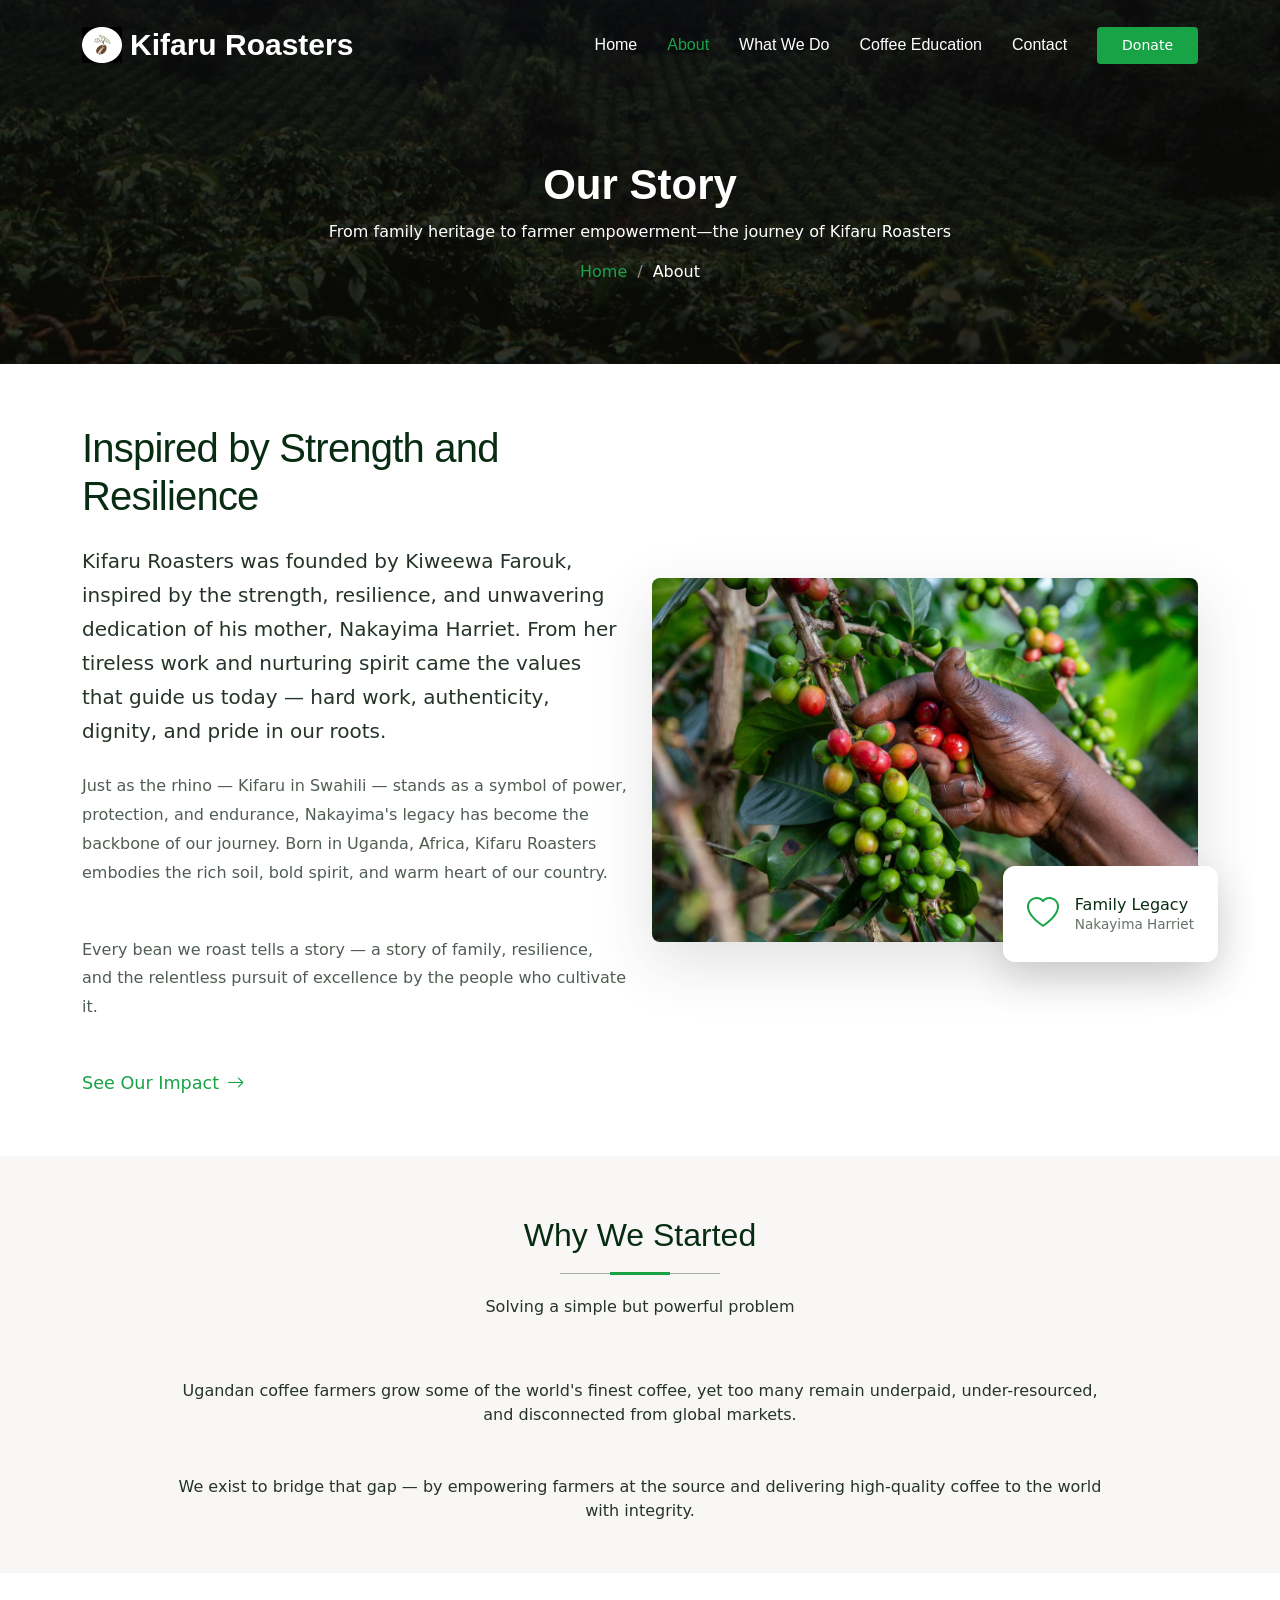
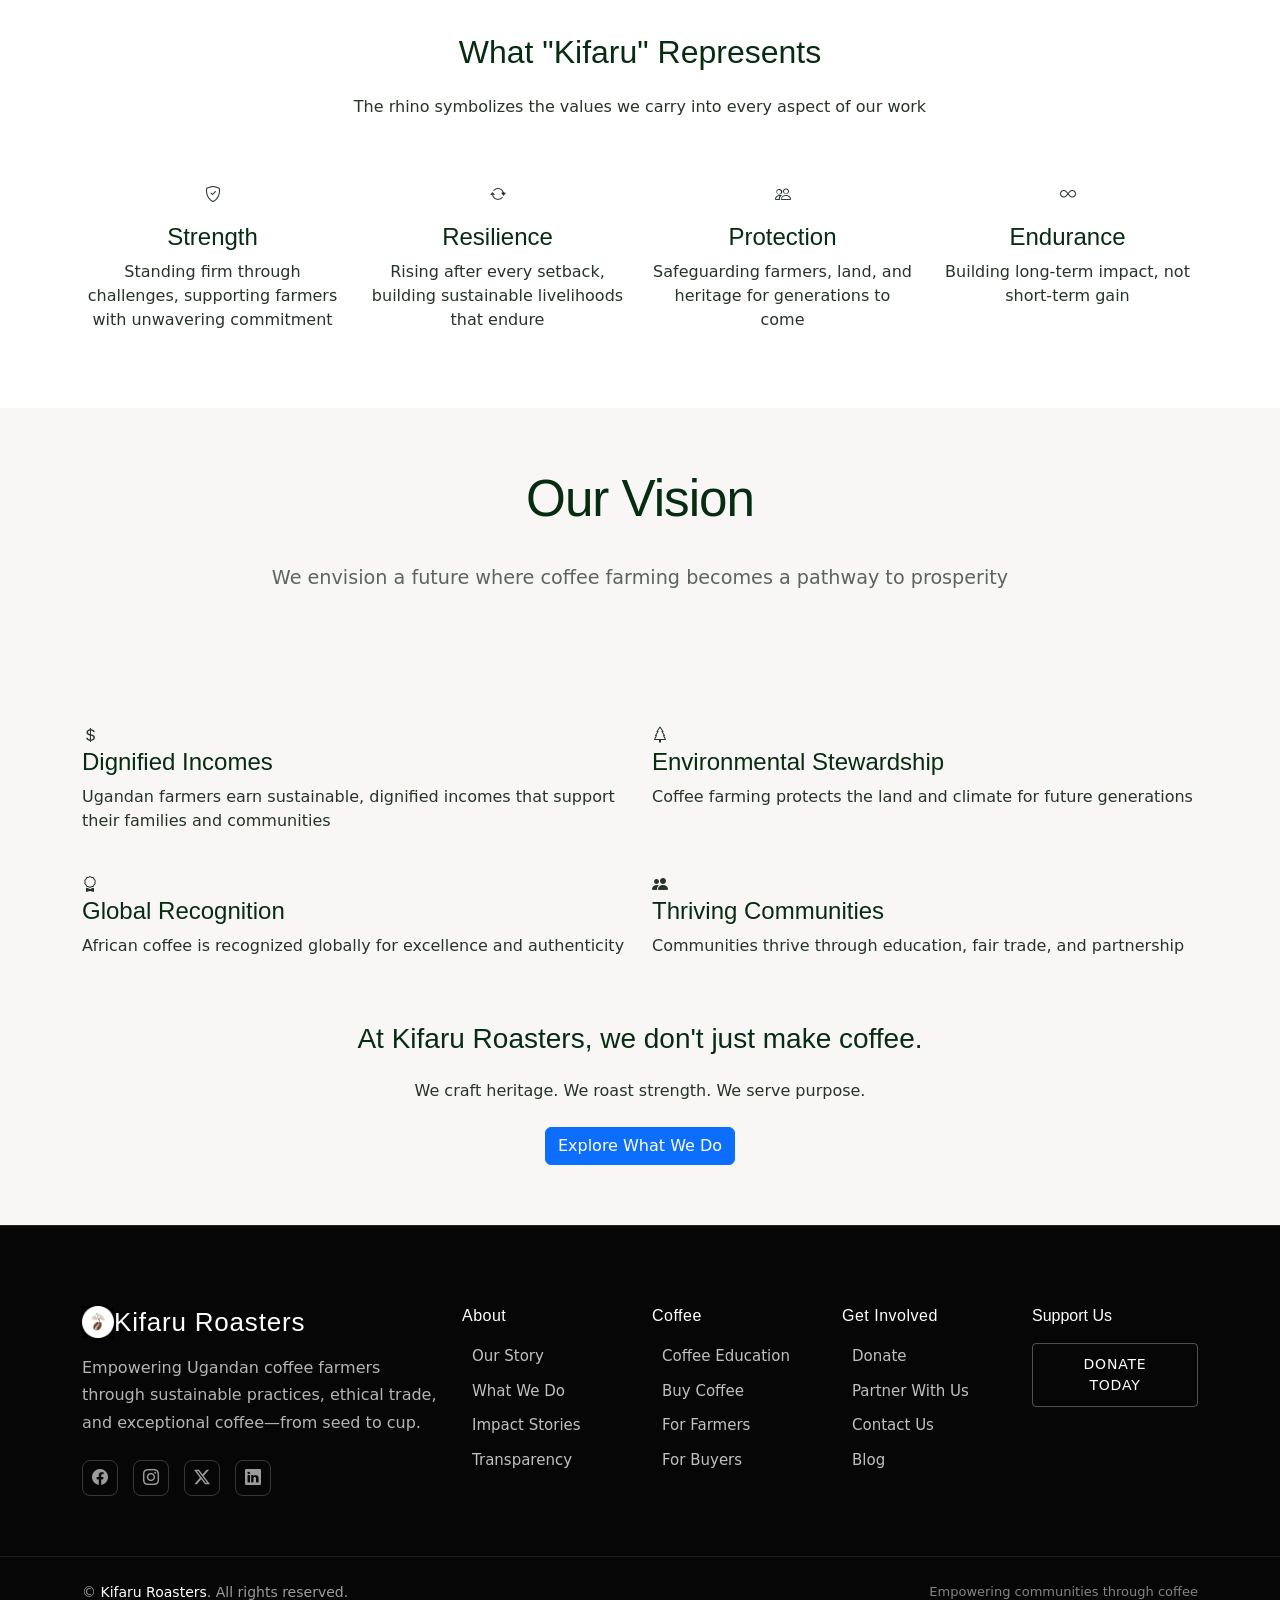
==== about.html @ c1390a75 "new website" ====
<!DOCTYPE html>
<html lang="en">

<head>
  <meta charset="utf-8">
  <meta content="width=device-width, initial-scale=1.0" name="viewport">
  <title>About - Kifaru Roasters</title>
  <meta name="description" content="Learn about Kifaru Roasters' story, founded by Kiweewa Farouk and inspired by the strength of his mother, Nakayima Harriet.">
  <link rel="canonical" href="https://kifaruroasters.org/about.html">

  <!-- Open Graph / Facebook -->
  <meta property="og:type" content="website">
  <meta property="og:url" content="https://kifaruroasters.org/about.html">
  <meta property="og:site_name" content="Kifaru Roasters">
  <meta property="og:title" content="About - Kifaru Roasters">
  <meta property="og:description" content="Learn about Kifaru Roasters' story, founded by Kiweewa Farouk and inspired by the strength of his mother, Nakayima Harriet.">
  <meta property="og:image" content="https://kifaruroasters.org/assets/img/coffee/hero-showcase.jpg">

  <!-- Twitter -->
  <meta name="twitter:card" content="summary_large_image">
  <meta name="twitter:title" content="About - Kifaru Roasters">
  <meta name="twitter:description" content="Learn about Kifaru Roasters' story, founded by Kiweewa Farouk and inspired by the strength of his mother, Nakayima Harriet.">
  <meta name="twitter:image" content="https://kifaruroasters.org/assets/img/coffee/hero-showcase.jpg">
  <meta name="keywords" content="Kifaru Roasters, Uganda coffee, coffee farmers, social enterprise, Kiweewa Farouk">

  <!-- Favicons -->
  <link href="assets/img/favicon.png" rel="icon">
  <link href="assets/img/apple-touch-icon.png" rel="apple-touch-icon">

  <!-- Fonts -->
  <link href="https://fonts.googleapis.com" rel="preconnect">
  <link href="https://fonts.gstatic.com" rel="preconnect" crossorigin>
  <link href="https://fonts.googleapis.com/css2?family=Playfair+Display:ital,wght@0,400;0,500;0,600;0,700;1,400&family=Inter:wght@300;400;500;600;700&family=Crimson+Text:ital,wght@0,400;0,600;1,400&display=swap" rel="stylesheet">

  <!-- Vendor CSS Files -->
  <link href="assets/vendor/bootstrap/css/bootstrap.min.css" rel="stylesheet">
  <link href="assets/vendor/bootstrap-icons/bootstrap-icons.css" rel="stylesheet">
  <link href="assets/vendor/aos/aos.css" rel="stylesheet">
  <link href="assets/vendor/glightbox/css/glightbox.min.css" rel="stylesheet">
  <link href="assets/vendor/swiper/swiper-bundle.min.css" rel="stylesheet">

  <!-- Main CSS File -->
  <link href="assets/css/main.css" rel="stylesheet">
</head>

<body class="about-page">

  <header id="header" class="header d-flex align-items-center fixed-top">
    <div class="container-fluid container-xl position-relative d-flex align-items-center">

      <a href="index.html" class="logo d-flex align-items-center me-auto">
        <img src="assets/img/logo.png" alt="Kifaru Roasters" width="40" height="40">
        <h1 class="sitename">Kifaru Roasters</h1>
      </a>

      <nav id="navmenu" class="navmenu">
        <ul>
          <li><a href="index.html">Home</a></li>
          <li><a href="about.html" class="active">About</a></li>
          <li><a href="services.html">What We Do</a></li>
          <li><a href="coffee-education.html">Coffee Education</a></li>
          <li><a href="contact.html">Contact</a></li>
        </ul>
        <i class="mobile-nav-toggle d-xl-none bi bi-list"></i>
      </nav>

      <a class="btn-getstarted d-none d-sm-block" href="#">Donate</a>

    </div>
  </header>

  <main class="main">

    <!-- Page Title -->
    <div class="page-title dark-background" data-aos="fade" style="background-image: url(assets/img/coffee/hero-showcase.jpg);">
      <div class="container position-relative">
        <h1>Our Story</h1>
        <p>From family heritage to farmer empowerment—the journey of Kifaru Roasters</p>
        <nav class="breadcrumbs">
          <ol>
            <li><a href="index.html">Home</a></li>
            <li class="current">About</li>
          </ol>
        </nav>
      </div>
    </div><!-- End Page Title -->

    <!-- Founder Story Section -->
    <section id="founder" class="about section">

      <div class="container" data-aos="fade-up" data-aos-delay="100">

        <div class="row align-items-center">

          <div class="col-lg-6 order-2 order-lg-1" data-aos="fade-right" data-aos-delay="200">
            <div class="content">
              <h2 class="section-heading mb-4">Inspired by Strength and Resilience</h2>
              <p class="lead-text mb-4">Kifaru Roasters was founded by Kiweewa Farouk, inspired by the strength, resilience, and unwavering dedication of his mother, Nakayima Harriet. From her tireless work and nurturing spirit came the values that guide us today — hard work, authenticity, dignity, and pride in our roots.</p>
              <p class="description-text mb-5">Just as the rhino — Kifaru in Swahili — stands as a symbol of power, protection, and endurance, Nakayima's legacy has become the backbone of our journey. Born in Uganda, Africa, Kifaru Roasters embodies the rich soil, bold spirit, and warm heart of our country.</p>
              <p class="description-text mb-5">Every bean we roast tells a story — a story of family, resilience, and the relentless pursuit of excellence by the people who cultivate it.</p>

              <div class="cta-section" data-aos="fade-up" data-aos-delay="450">
                <a href="impact.html" class="cta-link">
                  See Our Impact
                  <i class="bi bi-arrow-right ms-2"></i>
                </a>
              </div>
            </div>
          </div>

          <div class="col-lg-6 order-1 order-lg-2" data-aos="fade-left" data-aos-delay="200">
            <div class="image-section">
              <div class="main-image">
                <img src="assets/img/coffee/founder-portrait.jpg" alt="Coffee farmers" class="img-fluid" width="1200" height="800" loading="lazy">
              </div>
              <div class="floating-badge" data-aos="zoom-in" data-aos-delay="500">
                <div class="badge-content">
                  <i class="bi bi-heart"></i>
                  <div class="badge-text">
                    <span class="badge-title">Family Legacy</span>
                    <span class="badge-subtitle">Nakayima Harriet</span>
                  </div>
                </div>
              </div>
            </div>
          </div>

        </div>

      </div>

    </section><!-- /Founder Story Section -->

    <!-- Why We Started Section -->
    <section id="why" class="services section light-background">

      <div class="container section-title" data-aos="fade-up">
        <h2>Why We Started</h2>
        <p>Solving a simple but powerful problem</p>
      </div>

      <div class="container" data-aos="fade-up" data-aos-delay="100">
        <div class="row justify-content-center">
          <div class="col-lg-10">
            <div class="content text-center">
              <p class="lead-text mb-5">Ugandan coffee farmers grow some of the world's finest coffee, yet too many remain underpaid, under-resourced, and disconnected from global markets.</p>
              <p class="description-text mb-5">We exist to bridge that gap — by empowering farmers at the source and delivering high-quality coffee to the world with integrity.</p>
            </div>
          </div>
        </div>
      </div>

    </section><!-- /Why We Started Section -->

    <!-- What Kifaru Represents Section -->
    <section id="meaning" class="about section">

      <div class="container" data-aos="fade-up" data-aos-delay="100">

        <div class="row justify-content-center mb-5">
          <div class="col-lg-10 text-center">
            <h2 class="section-heading mb-4">What "Kifaru" Represents</h2>
            <p class="lead-text">The rhino symbolizes the values we carry into every aspect of our work</p>
          </div>
        </div>

        <div class="row g-4">
          <div class="col-lg-3 col-md-6" data-aos="fade-up" data-aos-delay="200">
            <div class="service-item text-center">
              <div class="service-icon mx-auto mb-3">
                <i class="bi bi-shield-check"></i>
              </div>
              <h4>Strength</h4>
              <p>Standing firm through challenges, supporting farmers with unwavering commitment</p>
            </div>
          </div>

          <div class="col-lg-3 col-md-6" data-aos="fade-up" data-aos-delay="250">
            <div class="service-item text-center">
              <div class="service-icon mx-auto mb-3">
                <i class="bi bi-arrow-repeat"></i>
              </div>
              <h4>Resilience</h4>
              <p>Rising after every setback, building sustainable livelihoods that endure</p>
            </div>
          </div>

          <div class="col-lg-3 col-md-6" data-aos="fade-up" data-aos-delay="300">
            <div class="service-item text-center">
              <div class="service-icon mx-auto mb-3">
                <i class="bi bi-people"></i>
              </div>
              <h4>Protection</h4>
              <p>Safeguarding farmers, land, and heritage for generations to come</p>
            </div>
          </div>

          <div class="col-lg-3 col-md-6" data-aos="fade-up" data-aos-delay="350">
            <div class="service-item text-center">
              <div class="service-icon mx-auto mb-3">
                <i class="bi bi-infinity"></i>
              </div>
              <h4>Endurance</h4>
              <p>Building long-term impact, not short-term gain</p>
            </div>
          </div>
        </div>

      </div>

    </section><!-- /What Kifaru Represents Section -->

    <!-- Vision Section -->
    <section id="vision" class="call-to-action section light-background">

      <div class="container" data-aos="fade-up" data-aos-delay="100">

        <div class="row justify-content-center">
          <div class="col-lg-10">
            <div class="cta-header text-center" data-aos="fade-up" data-aos-delay="200">
              <h2>Our Vision</h2>
              <p>We envision a future where coffee farming becomes a pathway to prosperity</p>
            </div>
          </div>
        </div>

        <div class="row g-4 mt-4">
          <div class="col-lg-6" data-aos="fade-up" data-aos-delay="300">
            <div class="achievement-item">
              <div class="achievement-icon">
                <i class="bi bi-currency-dollar"></i>
              </div>
              <div class="achievement-info">
                <h4>Dignified Incomes</h4>
                <p>Ugandan farmers earn sustainable, dignified incomes that support their families and communities</p>
              </div>
            </div>
          </div>

          <div class="col-lg-6" data-aos="fade-up" data-aos-delay="350">
            <div class="achievement-item">
              <div class="achievement-icon">
                <i class="bi bi-tree"></i>
              </div>
              <div class="achievement-info">
                <h4>Environmental Stewardship</h4>
                <p>Coffee farming protects the land and climate for future generations</p>
              </div>
            </div>
          </div>

          <div class="col-lg-6" data-aos="fade-up" data-aos-delay="400">
            <div class="achievement-item">
              <div class="achievement-icon">
                <i class="bi bi-award"></i>
              </div>
              <div class="achievement-info">
                <h4>Global Recognition</h4>
                <p>African coffee is recognized globally for excellence and authenticity</p>
              </div>
            </div>
          </div>

          <div class="col-lg-6" data-aos="fade-up" data-aos-delay="450">
            <div class="achievement-item">
              <div class="achievement-icon">
                <i class="bi bi-people-fill"></i>
              </div>
              <div class="achievement-info">
                <h4>Thriving Communities</h4>
                <p>Communities thrive through education, fair trade, and partnership</p>
              </div>
            </div>
          </div>
        </div>

        <div class="row mt-5" data-aos="fade-up" data-aos-delay="500">
          <div class="col-12 text-center">
            <div class="content">
              <h3 class="mb-4">At Kifaru Roasters, we don't just make coffee.</h3>
              <p class="lead-text mb-4">We craft heritage. We roast strength. We serve purpose.</p>
              <a href="services.html" class="btn btn-primary">Explore What We Do</a>
            </div>
          </div>
        </div>

      </div>

    </section><!-- /Vision Section -->

  </main>

  <footer id="footer" class="footer dark-background">

    <div class="container">
      <div class="row gy-5">

        <div class="col-lg-4">
          <div class="footer-brand">
            <a href="index.html" class="logo d-flex align-items-center mb-3">
              <img src="assets/img/logo.png" alt="Kifaru Roasters" width="32" height="32">
              <span class="sitename">Kifaru Roasters</span>
            </a>
            <p class="tagline">Empowering Ugandan coffee farmers through sustainable practices, ethical trade, and exceptional coffee—from seed to cup.</p>

            <div class="social-links mt-4">
              <a href="#" aria-label="Facebook"><i class="bi bi-facebook"></i></a>
              <a href="#" aria-label="Instagram"><i class="bi bi-instagram"></i></a>
              <a href="#" aria-label="Twitter"><i class="bi bi-twitter-x"></i></a>
              <a href="#" aria-label="LinkedIn"><i class="bi bi-linkedin"></i></a>
            </div>
          </div>
        </div>

        <div class="col-lg-6">
          <div class="footer-links-grid">
            <div class="row">
              <div class="col-6 col-md-4">
                <h5>About</h5>
                <ul class="list-unstyled">
                  <li><a href="about.html">Our Story</a></li>
                  <li><a href="services.html">What We Do</a></li>
                  <li><a href="impact.html">Impact Stories</a></li>
                  <li><a href="transparency.html">Transparency</a></li>
                </ul>
              </div>
              <div class="col-6 col-md-4">
                <h5>Coffee</h5>
                <ul class="list-unstyled">
                  <li><a href="coffee-education.html">Coffee Education</a></li>
                  <li><a href="products.html">Buy Coffee</a></li>
                  <li><a href="farmers.html">For Farmers</a></li>
                  <li><a href="buyers.html">For Buyers</a></li>
                </ul>
              </div>
              <div class="col-6 col-md-4">
                <h5>Get Involved</h5>
                <ul class="list-unstyled">
                  <li><a href="donate.html">Donate</a></li>
                  <li><a href="partner.html">Partner With Us</a></li>
                  <li><a href="contact.html">Contact Us</a></li>
                  <li><a href="blog.html">Blog</a></li>
                </ul>
              </div>
            </div>
          </div>
        </div>

        <div class="col-lg-2">
          <div class="footer-cta">
            <h5>Support Us</h5>
            <a href="donate.html" class="btn btn-outline">Donate Today</a>
          </div>
        </div>

      </div>
    </div>

    <div class="footer-bottom">
      <div class="container">
        <div class="row">
          <div class="col-12">
            <div class="footer-bottom-content">
              <p class="mb-0">© <span class="sitename">Kifaru Roasters</span>. All rights reserved.</p>
              <div class="credits">
                Empowering communities through coffee
              </div>
            </div>
          </div>
        </div>
      </div>
    </div>

  </footer>

  <!-- Scroll Top -->
  <a href="#" id="scroll-top" class="scroll-top d-flex align-items-center justify-content-center"><i class="bi bi-arrow-up-short"></i></a>

  <!-- Preloader -->
  <div id="preloader"></div>

  <!-- Vendor JS Files -->
  <script src="assets/vendor/bootstrap/js/bootstrap.bundle.min.js"></script>
  <script src="assets/vendor/aos/aos.js"></script>
  <script src="assets/vendor/purecounter/purecounter_vanilla.js"></script>
  <script src="assets/vendor/glightbox/js/glightbox.min.js"></script>
  <script src="assets/vendor/swiper/swiper-bundle.min.js"></script>

  <!-- Main JS File -->
  <script src="assets/js/main.js"></script>

</body>

</html>
---- assets/css/main.css ----
/**
* Template Name: iConstruction
* Template URL: https://bootstrapmade.com/iconstruction-bootstrap-construction-template/
* Updated: Jul 27 2025 with Bootstrap v5.3.7
* Author: BootstrapMade.com
* License: https://bootstrapmade.com/license/
*/

@charset "UTF-8";

/*--------------------------------------------------------------
# Font & Color Variables
# Help: https://bootstrapmade.com/color-system/
--------------------------------------------------------------*/
/* Fonts */
:root {
  --default-font: "Roboto",  system-ui, -apple-system, "Segoe UI", Roboto, "Helvetica Neue", Arial, "Noto Sans", "Liberation Sans", sans-serif, "Apple Color Emoji", "Segoe UI Emoji", "Segoe UI Symbol", "Noto Color Emoji";
  --heading-font: "Raleway",  sans-serif;
  --nav-font: "Poppins",  sans-serif;
}

/* Global Colors - The following color variables are used throughout the website. Updating them here will change the color scheme of the entire website */
:root { 
  --background-color: #ffffff; /* Background color for the entire website, including individual sections */
  --default-color: #263428; /* Default color used for the majority of the text content across the entire website */
  --heading-color: #072c12; /* Color for headings, subheadings and title throughout the website */
  --accent-color: #19a347; /* Accent color that represents your brand on the website. It's used for buttons, links, and other elements that need to stand out */
  --surface-color: #ffffff; /* The surface color is used as a background of boxed elements within sections, such as cards, icon boxes, or other elements that require a visual separation from the global background. */
  --contrast-color: #ffffff; /* Contrast color for text, ensuring readability against backgrounds of accent, heading, or default colors. */
}

/* Nav Menu Colors - The following color variables are used specifically for the navigation menu. They are separate from the global colors to allow for more customization options */
:root {
  --nav-color: #ffffff;  /* The default color of the main navmenu links */
  --nav-hover-color: #19a347; /* Applied to main navmenu links when they are hovered over or active */
  --nav-mobile-background-color: #ffffff; /* Used as the background color for mobile navigation menu */
  --nav-dropdown-background-color: #ffffff; /* Used as the background color for dropdown items that appear when hovering over primary navigation items */
  --nav-dropdown-color: #263428; /* Used for navigation links of the dropdown items in the navigation menu. */
  --nav-dropdown-hover-color: #19a347; /* Similar to --nav-hover-color, this color is applied to dropdown navigation links when they are hovered over. */
}

/* Color Presets - These classes override global colors when applied to any section or element, providing reuse of the sam color scheme. */

.light-background {
  --background-color: #f9f7f6;
  --surface-color: #ffffff;
}

.dark-background {
  --background-color: #060606;
  --default-color: #ffffff;
  --heading-color: #ffffff;
  --surface-color: #252525;
  --contrast-color: #ffffff;
}

/* Smooth scroll */
:root {
  scroll-behavior: smooth;
}

/*--------------------------------------------------------------
# General Styling & Shared Classes
--------------------------------------------------------------*/
body {
  color: var(--default-color);
  background-color: var(--background-color);
  font-family: var(--default-font);
}

a {
  color: var(--accent-color);
  text-decoration: none;
  transition: 0.3s;
}

a:hover {
  color: color-mix(in srgb, var(--accent-color), transparent 25%);
  text-decoration: none;
}

h1,
h2,
h3,
h4,
h5,
h6 {
  color: var(--heading-color);
  font-family: var(--heading-font);
}

/* PHP Email Form Messages
------------------------------*/
.php-email-form .error-message {
  display: none;
  background: #df1529;
  color: #ffffff;
  text-align: left;
  padding: 15px;
  margin-bottom: 24px;
  font-weight: 600;
}

.php-email-form .sent-message {
  display: none;
  color: #ffffff;
  background: #059652;
  text-align: center;
  padding: 15px;
  margin-bottom: 24px;
  font-weight: 600;
}

.php-email-form .loading {
  display: none;
  background: var(--surface-color);
  text-align: center;
  padding: 15px;
  margin-bottom: 24px;
}

.php-email-form .loading:before {
  content: "";
  display: inline-block;
  border-radius: 50%;
  width: 24px;
  height: 24px;
  margin: 0 10px -6px 0;
  border: 3px solid var(--accent-color);
  border-top-color: var(--surface-color);
  animation: php-email-form-loading 1s linear infinite;
}

@keyframes php-email-form-loading {
  0% {
    transform: rotate(0deg);
  }

  100% {
    transform: rotate(360deg);
  }
}

/*--------------------------------------------------------------
# Global Header
--------------------------------------------------------------*/
.header {
  --background-color: rgba(255, 255, 255, 0);
  --default-color: #ffffff;
  --heading-color: #ffffff;
  color: var(--default-color);
  background-color: var(--background-color);
  padding: 15px 0;
  transition: all 0.5s;
  z-index: 997;
}

.header .logo {
  line-height: 1;
}

.header .logo img {
  max-height: 36px;
  margin-right: 8px;
}

.header .logo h1 {
  font-size: 30px;
  margin: 0;
  font-weight: 700;
  color: var(--heading-color);
}

.header .btn-getstarted,
.header .btn-getstarted:focus {
  color: var(--contrast-color);
  background: var(--accent-color);
  font-size: 14px;
  padding: 8px 25px;
  margin: 0 0 0 30px;
  border-radius: 4px;
  transition: 0.3s;
}

.header .btn-getstarted:hover,
.header .btn-getstarted:focus:hover {
  color: var(--contrast-color);
  background: color-mix(in srgb, var(--accent-color), transparent 15%);
}

@media (max-width: 1200px) {
  .header .logo {
    order: 1;
  }

  .header .btn-getstarted {
    order: 2;
    margin: 0 15px 0 0;
    padding: 6px 15px;
  }

  .header .navmenu {
    order: 3;
  }
}

.scrolled .header {
  box-shadow: 0px 0 18px rgba(0, 0, 0, 0.1);
}

/* Global Header on Scroll
------------------------------*/
.scrolled .header {
  --background-color: rgba(9, 22, 13, 0.915);
}

/*--------------------------------------------------------------
# Navigation Menu
--------------------------------------------------------------*/
/* Navmenu - Desktop */
@media (min-width: 1200px) {
  .navmenu {
    padding: 0;
  }

  .navmenu ul {
    margin: 0;
    padding: 0;
    display: flex;
    list-style: none;
    align-items: center;
  }

  .navmenu li {
    position: relative;
  }

  .navmenu a,
  .navmenu a:focus {
    color: var(--nav-color);
    padding: 18px 15px;
    font-size: 16px;
    font-family: var(--nav-font);
    font-weight: 400;
    display: flex;
    align-items: center;
    justify-content: space-between;
    white-space: nowrap;
    transition: 0.3s;
  }

  .navmenu a i,
  .navmenu a:focus i {
    font-size: 12px;
    line-height: 0;
    margin-left: 5px;
    transition: 0.3s;
  }

  .navmenu li:last-child a {
    padding-right: 0;
  }

  .navmenu li:hover>a,
  .navmenu .active,
  .navmenu .active:focus {
    color: var(--nav-hover-color);
  }

  .navmenu .dropdown ul {
    margin: 0;
    padding: 10px 0;
    background: var(--nav-dropdown-background-color);
    display: block;
    position: absolute;
    visibility: hidden;
    left: 14px;
    top: 130%;
    opacity: 0;
    transition: 0.3s;
    border-radius: 4px;
    z-index: 99;
    box-shadow: 0px 0px 30px rgba(0, 0, 0, 0.1);
  }

  .navmenu .dropdown ul li {
    min-width: 200px;
  }

  .navmenu .dropdown ul a {
    padding: 10px 20px;
    font-size: 15px;
    text-transform: none;
    color: var(--nav-dropdown-color);
  }

  .navmenu .dropdown ul a i {
    font-size: 12px;
  }

  .navmenu .dropdown ul a:hover,
  .navmenu .dropdown ul .active:hover,
  .navmenu .dropdown ul li:hover>a {
    color: var(--nav-dropdown-hover-color);
  }

  .navmenu .dropdown:hover>ul {
    opacity: 1;
    top: 100%;
    visibility: visible;
  }

  .navmenu .dropdown .dropdown ul {
    top: 0;
    left: -90%;
    visibility: hidden;
  }

  .navmenu .dropdown .dropdown:hover>ul {
    opacity: 1;
    top: 0;
    left: -100%;
    visibility: visible;
  }
}

/* Navmenu - Mobile */
@media (max-width: 1199px) {
  .mobile-nav-toggle {
    color: var(--nav-color);
    font-size: 28px;
    line-height: 0;
    margin-right: 10px;
    cursor: pointer;
    transition: color 0.3s;
  }

  .navmenu {
    padding: 0;
    z-index: 9997;
  }

  .navmenu ul {
    display: none;
    list-style: none;
    position: absolute;
    inset: 60px 20px 20px 20px;
    padding: 10px 0;
    margin: 0;
    border-radius: 6px;
    background-color: var(--nav-mobile-background-color);
    overflow-y: auto;
    transition: 0.3s;
    z-index: 9998;
    box-shadow: 0px 0px 30px rgba(0, 0, 0, 0.1);
  }

  .navmenu a,
  .navmenu a:focus {
    color: var(--nav-dropdown-color);
    padding: 10px 20px;
    font-family: var(--nav-font);
    font-size: 17px;
    font-weight: 500;
    display: flex;
    align-items: center;
    justify-content: space-between;
    white-space: nowrap;
    transition: 0.3s;
  }

  .navmenu a i,
  .navmenu a:focus i {
    font-size: 12px;
    line-height: 0;
    margin-left: 5px;
    width: 30px;
    height: 30px;
    display: flex;
    align-items: center;
    justify-content: center;
    border-radius: 50%;
    transition: 0.3s;
    background-color: color-mix(in srgb, var(--accent-color), transparent 90%);
  }

  .navmenu a i:hover,
  .navmenu a:focus i:hover {
    background-color: var(--accent-color);
    color: var(--contrast-color);
  }

  .navmenu a:hover,
  .navmenu .active,
  .navmenu .active:focus {
    color: var(--nav-dropdown-hover-color);
  }

  .navmenu .active i,
  .navmenu .active:focus i {
    background-color: var(--accent-color);
    color: var(--contrast-color);
    transform: rotate(180deg);
  }

  .navmenu .dropdown ul {
    position: static;
    display: none;
    z-index: 99;
    padding: 10px 0;
    margin: 10px 20px;
    background-color: var(--nav-dropdown-background-color);
    border: 1px solid color-mix(in srgb, var(--default-color), transparent 90%);
    box-shadow: none;
    transition: all 0.5s ease-in-out;
  }

  .navmenu .dropdown ul ul {
    background-color: rgba(33, 37, 41, 0.1);
  }

  .navmenu .dropdown>.dropdown-active {
    display: block;
    background-color: rgba(33, 37, 41, 0.03);
  }

  .mobile-nav-active {
    overflow: hidden;
  }

  .mobile-nav-active .mobile-nav-toggle {
    color: #fff;
    position: absolute;
    font-size: 32px;
    top: 15px;
    right: 15px;
    margin-right: 0;
    z-index: 9999;
  }

  .mobile-nav-active .navmenu {
    position: fixed;
    overflow: hidden;
    inset: 0;
    background: rgba(33, 37, 41, 0.8);
    transition: 0.3s;
  }

  .mobile-nav-active .navmenu>ul {
    display: block;
  }
}

/*--------------------------------------------------------------
# Global Footer
--------------------------------------------------------------*/
.footer {
  color: var(--default-color);
  background: var(--background-color);
  font-size: 15px;
  padding: 80px 0 0;
  position: relative;
  border-top: 1px solid color-mix(in srgb, var(--default-color), transparent 90%);
}

.footer .footer-brand h1,
.footer .footer-brand .logo {
  margin: 0;
  line-height: 1;
  font-weight: 300;
}

.footer .footer-brand h1 .sitename,
.footer .footer-brand .logo .sitename {
  font-family: var(--heading-font);
  font-size: 26px;
  letter-spacing: 0.8px;
  color: var(--heading-color);
}

.footer .footer-brand .tagline {
  color: color-mix(in srgb, var(--default-color), transparent 30%);
  font-size: 16px;
  line-height: 1.7;
  font-weight: 300;
  margin: 12px 0 0;
}

.footer .social-links {
  display: flex;
  gap: 15px;
  margin-top: 20px;
}

.footer .social-links a {
  display: flex;
  align-items: center;
  justify-content: center;
  width: 36px;
  height: 36px;
  border-radius: 8px;
  background-color: transparent;
  color: color-mix(in srgb, var(--default-color), transparent 40%);
  transition: all 0.3s ease;
  text-decoration: none;
  border: 1px solid color-mix(in srgb, var(--default-color), transparent 80%);
}

.footer .social-links a:hover {
  background-color: var(--accent-color);
  color: var(--contrast-color);
  transform: translateY(-3px);
  border-color: var(--accent-color);
}

.footer .social-links a i {
  font-size: 16px;
}

.footer .footer-links-grid h5 {
  color: var(--heading-color);
  font-size: 16px;
  font-weight: 500;
  margin-bottom: 20px;
  font-family: var(--heading-font);
  letter-spacing: 0.5px;
}

.footer .footer-links-grid ul {
  list-style: none;
  padding: 0;
  margin: 0;
}

.footer .footer-links-grid ul li {
  margin-bottom: 12px;
}

.footer .footer-links-grid ul li a {
  color: color-mix(in srgb, var(--default-color), transparent 25%);
  text-decoration: none;
  font-size: 15px;
  font-weight: 300;
  transition: all 0.3s ease;
  position: relative;
  padding-left: 10px;
}

.footer .footer-links-grid ul li a::before {
  content: "→";
  position: absolute;
  left: 0;
  opacity: 0;
  transition: all 0.3s ease;
  color: var(--accent-color);
}

.footer .footer-links-grid ul li a:hover {
  color: var(--accent-color);
  padding-left: 16px;
}

.footer .footer-links-grid ul li a:hover::before {
  opacity: 1;
}

.footer .footer-cta h5 {
  color: var(--heading-color);
  font-size: 16px;
  font-weight: 500;
  margin-bottom: 18px;
  font-family: var(--heading-font);
}

.footer .footer-cta .btn-outline {
  background: transparent;
  color: var(--heading-color);
  border: 1px solid color-mix(in srgb, var(--default-color), transparent 70%);
  padding: 10px 24px;
  font-size: 14px;
  font-weight: 500;
  border-radius: 4px;
  transition: all 0.3s ease;
  text-transform: uppercase;
  letter-spacing: 0.8px;
}

.footer .footer-cta .btn-outline:hover {
  background: var(--accent-color);
  color: var(--contrast-color);
  border-color: var(--accent-color);
  transform: translateY(-2px);
}

.footer .footer-bottom {
  margin-top: 60px;
  padding: 25px 0;
  border-top: 1px solid color-mix(in srgb, var(--default-color), transparent 90%);
}

.footer .footer-bottom .footer-bottom-content {
  display: flex;
  justify-content: space-between;
  align-items: center;
}

@media (max-width: 768px) {
  .footer .footer-bottom .footer-bottom-content {
    flex-direction: column;
    gap: 15px;
    text-align: center;
  }
}

.footer .footer-bottom .footer-bottom-content p {
  margin: 0;
  color: color-mix(in srgb, var(--default-color), transparent 40%);
  font-size: 14px;
  font-weight: 300;
}

.footer .footer-bottom .footer-bottom-content p .sitename {
  color: var(--heading-color);
  font-weight: 500;
}

.footer .footer-bottom .footer-bottom-content .credits {
  font-size: 13px;
  color: color-mix(in srgb, var(--default-color), transparent 50%);
}

.footer .footer-bottom .footer-bottom-content .credits a {
  color: var(--accent-color);
  text-decoration: none;
  font-weight: 400;
}

.footer .footer-bottom .footer-bottom-content .credits a:hover {
  text-decoration: underline;
}

@media (max-width: 991px) {
  .footer .footer-links-grid {
    margin-bottom: 30px;
  }

  .footer .footer-cta {
    text-align: center;
  }
}

@media (max-width: 768px) {
  .footer {
    padding: 60px 0 0;
  }

  .footer .row {
    text-align: center;
  }

  .footer .footer-brand,
  .footer .footer-links-grid,
  .footer .footer-cta {
    margin-bottom: 40px;
  }

  .footer .footer-links-grid .col-6 {
    margin-bottom: 30px;
  }

  .footer .footer-links-grid h5 {
    text-align: left;
  }

  .footer .footer-links-grid ul {
    text-align: left;
    display: inline-block;
  }
}

/*--------------------------------------------------------------
# Preloader
--------------------------------------------------------------*/
#preloader {
  position: fixed;
  inset: 0;
  z-index: 999999;
  overflow: hidden;
  background: var(--background-color);
  transition: all 0.6s ease-out;
}

#preloader:before {
  content: "";
  position: fixed;
  top: calc(50% - 30px);
  left: calc(50% - 30px);
  border: 6px solid #ffffff;
  border-color: var(--accent-color) transparent var(--accent-color) transparent;
  border-radius: 50%;
  width: 60px;
  height: 60px;
  animation: animate-preloader 1.5s linear infinite;
}

@keyframes animate-preloader {
  0% {
    transform: rotate(0deg);
  }

  100% {
    transform: rotate(360deg);
  }
}

/*--------------------------------------------------------------
# Scroll Top Button
--------------------------------------------------------------*/
.scroll-top {
  position: fixed;
  visibility: hidden;
  opacity: 0;
  right: 15px;
  bottom: 15px;
  z-index: 99999;
  background-color: var(--accent-color);
  width: 40px;
  height: 40px;
  border-radius: 4px;
  transition: all 0.4s;
}

.scroll-top i {
  font-size: 24px;
  color: var(--contrast-color);
  line-height: 0;
}

.scroll-top:hover {
  background-color: color-mix(in srgb, var(--accent-color), transparent 20%);
  color: var(--contrast-color);
}

.scroll-top.active {
  visibility: visible;
  opacity: 1;
}

/*--------------------------------------------------------------
# Disable aos animation delay on mobile devices
--------------------------------------------------------------*/
@media screen and (max-width: 768px) {
  [data-aos-delay] {
    transition-delay: 0 !important;
  }
}

/*--------------------------------------------------------------
# Global Page Titles & Breadcrumbs
--------------------------------------------------------------*/
.page-title {
  color: var(--default-color);
  background-color: var(--background-color);
  background-size: cover;
  background-position: center;
  background-repeat: no-repeat;
  padding: 160px 0 80px 0;
  text-align: center;
  position: relative;
}

.page-title:before {
  content: "";
  background-color: color-mix(in srgb, var(--background-color), transparent 30%);
  position: absolute;
  inset: 0;
}

.page-title h1 {
  font-size: 42px;
  font-weight: 700;
  margin-bottom: 10px;
}

.page-title .breadcrumbs ol {
  display: flex;
  flex-wrap: wrap;
  list-style: none;
  justify-content: center;
  padding: 0;
  margin: 0;
  font-size: 16px;
  font-weight: 400;
}

.page-title .breadcrumbs ol li+li {
  padding-left: 10px;
}

.page-title .breadcrumbs ol li+li::before {
  content: "/";
  display: inline-block;
  padding-right: 10px;
  color: color-mix(in srgb, var(--default-color), transparent 50%);
}

/*--------------------------------------------------------------
# Global Sections
--------------------------------------------------------------*/
section,
.section {
  color: var(--default-color);
  background-color: var(--background-color);
  padding: 60px 0;
  scroll-margin-top: 90px;
  overflow: clip;
}

@media (max-width: 1199px) {

  section,
  .section {
    scroll-margin-top: 66px;
  }
}

/*--------------------------------------------------------------
# Global Section Titles
--------------------------------------------------------------*/
.section-title {
  text-align: center;
  padding-bottom: 60px;
  position: relative;
}

.section-title h2 {
  font-size: 32px;
  font-weight: 400;
  margin-bottom: 20px;
  padding-bottom: 20px;
  position: relative;
}

.section-title h2:before {
  content: "";
  position: absolute;
  display: block;
  width: 160px;
  height: 1px;
  background: color-mix(in srgb, var(--default-color), transparent 60%);
  left: 0;
  right: 0;
  bottom: 1px;
  margin: auto;
}

.section-title h2::after {
  content: "";
  position: absolute;
  display: block;
  width: 60px;
  height: 3px;
  background: var(--accent-color);
  left: 0;
  right: 0;
  bottom: 0;
  margin: auto;
}

.section-title p {
  margin-bottom: 0;
}

/*--------------------------------------------------------------
# Hero Section
--------------------------------------------------------------*/
.hero {
  padding-top: 120px;
  position: relative;
  min-height: 100vh;
  display: flex;
  align-items: center;
  overflow: hidden;
  padding-bottom: 80px;
}

.hero .hero-video-container {
  position: absolute;
  top: 0;
  left: 0;
  width: 100%;
  height: 100%;
  z-index: 1;
}

.hero .hero-video-container video {
  width: 100%;
  height: 100%;
  object-fit: cover;
}

.hero .hero-overlay {
  position: absolute;
  top: 0;
  left: 0;
  width: 100%;
  height: 100%;
  background: color-mix(in srgb, var(--background-color), transparent 20%);
  z-index: 2;
}

.hero .container {
  position: relative;
  z-index: 1;
}

.hero .hero-content h1 {
  font-size: 3.5rem;
  font-weight: 600;
  margin-bottom: 1.5rem;
  line-height: 1.2;
}

@media (max-width: 768px) {
  .hero .hero-content h1 {
    font-size: 2.5rem;
  }
}

@media (max-width: 576px) {
  .hero .hero-content h1 {
    font-size: 2rem;
  }
}

.hero .hero-content p {
  font-size: 1.2rem;
  margin-bottom: 2.5rem;
  line-height: 1.6;
  margin-left: auto;
  margin-right: auto;
}

@media (max-width: 768px) {
  .hero .hero-content p {
    font-size: 1.1rem;
  }
}

.hero .hero-content .hero-actions {
  margin-bottom: 4rem;
}

.hero .hero-content .hero-actions .btn {
  padding: 8px 24px;
  font-size: 1rem;
  font-weight: 500;
  text-transform: uppercase;
  letter-spacing: 1px;
  border-radius: 6px;
  margin: 0 10px;
  transition: all 0.3s ease;
}

@media (max-width: 576px) {
  .hero .hero-content .hero-actions .btn {
    display: block;
    margin: 10px auto;
    width: fit-content;
  }
}

.hero .hero-content .hero-actions .btn-primary {
  background-color: var(--accent-color);
  border-color: var(--accent-color);
  color: var(--contrast-color);
}

.hero .hero-content .hero-actions .btn-primary:hover {
  background-color: color-mix(in srgb, var(--accent-color), black 15%);
  border-color: color-mix(in srgb, var(--accent-color), black 15%);
  transform: translateY(-2px);
}

.hero .hero-content .hero-actions .btn-secondary {
  background-color: transparent;
  border: 2px solid color-mix(in srgb, var(--default-color), transparent 50%);
  color: var(--default-color);
}

.hero .hero-content .hero-actions .btn-secondary:hover {
  color: var(--accent-color);
  border-color: var(--accent-color);
  transform: translateY(-2px);
}

/*--------------------------------------------------------------
# About Section
--------------------------------------------------------------*/
.about {
  background-color: color-mix(in srgb, var(--background-color), var(--surface-color) 40%);
}

.about .content .section-heading {
  font-size: 2.5rem;
  font-weight: 300;
  line-height: 1.2;
  color: var(--heading-color);
  letter-spacing: -0.02em;
}

@media (max-width: 768px) {
  .about .content .section-heading {
    font-size: 2rem;
  }
}

.about .content .lead-text {
  font-size: 1.25rem;
  font-weight: 300;
  line-height: 1.7;
  color: var(--default-color);
}

.about .content .description-text {
  font-size: 1rem;
  line-height: 1.8;
  color: color-mix(in srgb, var(--default-color), transparent 20%);
}

.about .stats-grid {
  display: grid;
  grid-template-columns: repeat(3, 1fr);
  gap: 2rem;
  margin-bottom: 3rem;
}

@media (max-width: 576px) {
  .about .stats-grid {
    grid-template-columns: 1fr;
    gap: 1.5rem;
    text-align: center;
  }
}

.about .stats-grid .stat-item .stat-number {
  font-size: 2.5rem;
  font-weight: 200;
  color: var(--accent-color);
  line-height: 1;
  margin-bottom: 0.5rem;
}

.about .stats-grid .stat-item .stat-label {
  font-size: 0.9rem;
  font-weight: 400;
  color: var(--heading-color);
  text-transform: uppercase;
  letter-spacing: 0.05em;
}

.about .cta-section .cta-link {
  display: inline-flex;
  align-items: center;
  color: var(--accent-color);
  font-weight: 400;
  font-size: 1.1rem;
  text-decoration: none;
  transition: all 0.3s ease;
}

.about .cta-section .cta-link:hover {
  color: var(--heading-color);
  transform: translateX(5px);
}

.about .cta-section .cta-link i {
  transition: transform 0.3s ease;
}

.about .cta-section .cta-link:hover i {
  transform: translateX(5px);
}

.about .image-section {
  position: relative;
}

.about .image-section .main-image {
  border-radius: 8px;
  overflow: hidden;
  box-shadow: 0 20px 60px color-mix(in srgb, var(--default-color), transparent 85%);
}

.about .image-section .main-image img {
  width: 100%;
  height: auto;
  transition: transform 0.3s ease;
}

.about .image-section .main-image:hover img {
  transform: scale(1.02);
}

.about .image-section .floating-badge {
  position: absolute;
  bottom: -20px;
  right: -20px;
  background-color: var(--surface-color);
  border-radius: 12px;
  padding: 1.5rem;
  box-shadow: 0 15px 40px color-mix(in srgb, var(--default-color), transparent 80%);
}

@media (max-width: 768px) {
  .about .image-section .floating-badge {
    bottom: -15px;
    right: -15px;
    padding: 1rem;
  }
}

.about .image-section .floating-badge .badge-content {
  display: flex;
  align-items: center;
  gap: 1rem;
}

.about .image-section .floating-badge .badge-content i {
  font-size: 2rem;
  color: var(--accent-color);
}

.about .image-section .floating-badge .badge-content .badge-text .badge-title {
  display: block;
  font-weight: 500;
  color: var(--heading-color);
  font-size: 1rem;
  line-height: 1.2;
}

.about .image-section .floating-badge .badge-content .badge-text .badge-subtitle {
  display: block;
  font-size: 0.85rem;
  color: color-mix(in srgb, var(--default-color), transparent 30%);
  font-weight: 300;
}

@media (max-width: 992px) {
  .about .content {
    margin-bottom: 3rem;
  }

  .about .image-section .floating-badge {
    position: relative;
    bottom: auto;
    right: auto;
    margin-top: 2rem;
    display: inline-block;
  }
}

/*--------------------------------------------------------------
# Services Section
--------------------------------------------------------------*/
.services {
  padding-top: 60px;
  padding-bottom: 2px;
}

.services .services-grid {
  display: grid;
  grid-template-columns: repeat(auto-fit, minmax(320px, 1fr));
  gap: 40px;
  margin-bottom: 80px;
}

@media (min-width: 992px) {
  .services .services-grid {
    grid-template-columns: repeat(3, 1fr);
    gap: 50px;
  }
}

.services .service-item {
  background: var(--surface-color);
  padding: 40px 30px;
  border-radius: 8px;
  position: relative;
  overflow: hidden;
  transition: all 0.4s cubic-bezier(0.25, 0.46, 0.45, 0.94);
  border: 1px solid color-mix(in srgb, var(--default-color), transparent 92%);
}

.services .service-item::before {
  content: "";
  position: absolute;
  top: 0;
  left: 0;
  width: 100%;
  height: 3px;
  background: linear-gradient(90deg, color-mix(in srgb, var(--accent-color), transparent 60%), var(--accent-color));
  transform: scaleX(0);
  transform-origin: left;
  transition: transform 0.4s ease;
}

.services .service-item:hover {
  transform: translateY(-5px);
  box-shadow: 0 20px 60px color-mix(in srgb, var(--default-color), transparent 88%);
  border-color: color-mix(in srgb, var(--accent-color), transparent 80%);
}

.services .service-item:hover::before {
  transform: scaleX(1);
}

.services .service-item:hover .service-number {
  color: var(--accent-color);
  transform: scale(1.1);
}

.services .service-item:hover .service-icon {
  transform: scale(1.05);
  background: var(--accent-color);
}

.services .service-item:hover .service-icon i {
  color: var(--contrast-color);
}

.services .service-item:hover .service-cta {
  transform: translateX(8px);
  color: var(--accent-color);
}

.services .service-item.featured {
  background: linear-gradient(135deg, var(--surface-color), color-mix(in srgb, var(--surface-color), var(--accent-color) 3%));
  border-color: var(--accent-color);
  transform: scale(1.02);
}

.services .service-item.featured .featured-badge {
  position: absolute;
  top: 20px;
  right: 20px;
  background: var(--accent-color);
  color: var(--contrast-color);
  padding: 6px 14px;
  border-radius: 20px;
  font-size: 11px;
  font-weight: 600;
  text-transform: uppercase;
  letter-spacing: 1px;
}

.services .service-item.featured::before {
  transform: scaleX(1);
}

.services .service-item.featured .service-number {
  color: var(--accent-color);
}

.services .service-item .service-number {
  font-size: 14px;
  font-weight: 300;
  color: color-mix(in srgb, var(--default-color), transparent 40%);
  margin-bottom: 20px;
  transition: all 0.3s ease;
  letter-spacing: 2px;
}

.services .service-item .service-icon {
  width: 60px;
  height: 60px;
  background: color-mix(in srgb, var(--accent-color), transparent 90%);
  border-radius: 50%;
  display: flex;
  align-items: center;
  justify-content: center;
  margin-bottom: 25px;
  transition: all 0.3s ease;
}

.services .service-item .service-icon i {
  font-size: 24px;
  color: var(--accent-color);
  transition: color 0.3s ease;
}

.services .service-item h3 {
  font-size: 24px;
  font-weight: 300;
  color: var(--heading-color);
  margin-bottom: 15px;
  line-height: 1.3;
}

.services .service-item p {
  color: color-mix(in srgb, var(--default-color), transparent 25%);
  line-height: 1.7;
  margin-bottom: 25px;
  font-size: 15px;
}

.services .service-item .service-cta {
  display: inline-flex;
  align-items: center;
  color: color-mix(in srgb, var(--default-color), transparent 20%);
  text-decoration: none;
  font-weight: 500;
  font-size: 14px;
  transition: all 0.3s ease;
  letter-spacing: 0.5px;
}

.services .service-item .service-cta span {
  margin-right: 8px;
}

.services .service-item .service-cta i {
  font-size: 12px;
  transition: transform 0.3s ease;
}

.services .service-item .service-cta:hover i {
  transform: translateX(3px);
}

.services .services-footer {
  background: var(--surface-color);
  padding: 50px;
  border-radius: 12px;
  display: flex;
  align-items: center;
  justify-content: space-between;
  border: 1px solid color-mix(in srgb, var(--default-color), transparent 92%);
}

@media (max-width: 768px) {
  .services .services-footer {
    flex-direction: column;
    text-align: center;
    gap: 30px;
    padding: 40px 30px;
  }
}

.services .services-footer .footer-content {
  flex: 1;
}

.services .services-footer .footer-content h4 {
  font-size: 28px;
  font-weight: 300;
  color: var(--heading-color);
  margin-bottom: 8px;
}

.services .services-footer .footer-content p {
  color: color-mix(in srgb, var(--default-color), transparent 30%);
  margin: 0;
  font-size: 16px;
  line-height: 1.6;
}

.services .services-footer .primary-cta {
  background: linear-gradient(135deg, var(--accent-color), color-mix(in srgb, var(--accent-color), var(--heading-color) 10%));
  color: var(--contrast-color);
  padding: 18px 35px;
  border-radius: 6px;
  text-decoration: none;
  font-weight: 500;
  display: inline-flex;
  align-items: center;
  transition: all 0.3s ease;
  box-shadow: 0 8px 25px color-mix(in srgb, var(--accent-color), transparent 70%);
}

.services .services-footer .primary-cta:hover {
  transform: translateY(-2px);
  box-shadow: 0 15px 40px color-mix(in srgb, var(--accent-color), transparent 60%);
  color: var(--contrast-color);
}

.services .services-footer .primary-cta i {
  margin-left: 10px;
  font-size: 14px;
  transition: transform 0.3s ease;
}

.services .services-footer .primary-cta:hover i {
  transform: translateX(3px);
}

@media (max-width: 768px) {
  .services .services-grid {
    grid-template-columns: 1fr;
    gap: 30px;
    margin-bottom: 60px;
  }

  .services .service-item {
    padding: 30px 25px;
  }

  .services .service-item h3 {
    font-size: 22px;
  }

  .services .service-item p {
    font-size: 14px;
  }

  .services .services-footer .footer-content h4 {
    font-size: 24px;
  }
}

@media (max-width: 576px) {
  .services .services-grid {
    gap: 25px;
  }

  .services .service-item {
    padding: 25px 20px;
  }

  .services .service-item .service-icon {
    width: 50px;
    height: 50px;
  }

  .services .service-item .service-icon i {
    font-size: 20px;
  }

  .services .services-footer {
    padding: 30px 20px;
  }

  .services .services-footer .primary-cta {
    padding: 15px 25px;
    font-size: 14px;
  }
}

/*--------------------------------------------------------------
# Services Alt Section
--------------------------------------------------------------*/
.services-alt {
  overflow: hidden;
}

.services-alt .section-subtitle {
  font-size: 18px;
  line-height: 1.7;
  color: color-mix(in srgb, var(--default-color), transparent 30%);
  font-weight: 300;
  margin: 0;
}

.services-alt .service-item {
  height: 100%;
  transition: all 0.4s ease;
}

.services-alt .service-item .service-visual {
  position: relative;
  overflow: hidden;
  border-radius: 8px;
  margin-bottom: 32px;
}

.services-alt .service-item .service-visual img {
  width: 100%;
  height: 280px;
  object-fit: cover;
  transition: transform 0.4s ease;
}

.services-alt .service-item .service-content h3 {
  font-size: 24px;
  font-weight: 300;
  margin-bottom: 16px;
  line-height: 1.4;
}

.services-alt .service-item .service-content p {
  font-size: 16px;
  line-height: 1.7;
  margin-bottom: 24px;
  color: color-mix(in srgb, var(--default-color), transparent 25%);
}

.services-alt .service-item .service-content .service-link {
  display: inline-flex;
  align-items: center;
  gap: 8px;
  color: var(--heading-color);
  text-decoration: none;
  font-weight: 400;
  font-size: 15px;
  transition: all 0.3s ease;
}

.services-alt .service-item .service-content .service-link span {
  border-bottom: 1px solid transparent;
  transition: border-color 0.3s ease;
}

.services-alt .service-item .service-content .service-link i {
  font-size: 14px;
  transition: transform 0.3s ease;
}

.services-alt .service-item .service-content .service-link:hover {
  color: var(--accent-color);
}

.services-alt .service-item .service-content .service-link:hover span {
  border-bottom-color: var(--accent-color);
}

.services-alt .service-item .service-content .service-link:hover i {
  transform: translateX(4px);
}

.services-alt .service-item:hover .service-visual img {
  transform: scale(1.05);
}

.services-alt .cta-section {
  background: linear-gradient(135deg, var(--surface-color) 0%, color-mix(in srgb, var(--surface-color), var(--accent-color) 5%) 100%);
  padding: 64px 48px;
  border-radius: 8px;
  border: 1px solid color-mix(in srgb, var(--default-color), transparent 90%);
}

.services-alt .cta-section h4 {
  font-size: 32px;
  font-weight: 300;
  margin-bottom: 16px;
  line-height: 1.3;
}

.services-alt .cta-section p {
  font-size: 18px;
  line-height: 1.7;
  color: color-mix(in srgb, var(--default-color), transparent 30%);
  margin-bottom: 32px;
  max-width: 600px;
  margin-left: auto;
  margin-right: auto;
}

.services-alt .cta-section .btn-primary {
  display: inline-flex;
  align-items: center;
  gap: 12px;
  background-color: var(--accent-color);
  color: var(--contrast-color);
  padding: 16px 32px;
  border-radius: 6px;
  text-decoration: none;
  font-weight: 400;
  font-size: 16px;
  transition: all 0.3s ease;
  border: none;
}

.services-alt .cta-section .btn-primary i {
  font-size: 16px;
  transition: transform 0.3s ease;
}

.services-alt .cta-section .btn-primary:hover {
  background-color: color-mix(in srgb, var(--accent-color), black 10%);
  transform: translateY(-2px);
  color: var(--contrast-color);
}

.services-alt .cta-section .btn-primary:hover i {
  transform: translateX(4px);
}

@media (max-width: 768px) {
  .services-alt .cta-section {
    padding: 48px 32px;
  }

  .services-alt .cta-section h4 {
    font-size: 28px;
  }

  .services-alt .cta-section p {
    font-size: 16px;
  }
}

@media (max-width: 768px) {
  .services-alt .service-item .service-visual {
    margin-bottom: 24px;
  }

  .services-alt .service-item .service-visual img {
    height: 240px;
  }

  .services-alt .service-item .service-content h3 {
    font-size: 22px;
  }

  .services-alt .service-item .service-content p {
    font-size: 15px;
    margin-bottom: 20px;
  }
}

/*--------------------------------------------------------------
# Projects Section
--------------------------------------------------------------*/
.projects .project-card {
  background: var(--surface-color);
  border-radius: 12px;
  overflow: hidden;
  box-shadow: 0 5px 20px color-mix(in srgb, var(--default-color), transparent 90%);
  transition: all 0.3s ease;
  height: 100%;
}

.projects .project-card:hover {
  transform: translateY(-8px);
  box-shadow: 0 15px 40px color-mix(in srgb, var(--default-color), transparent 85%);
}

.projects .project-card:hover .project-overlay {
  opacity: 1;
}

.projects .project-image {
  position: relative;
  overflow: hidden;
  height: 250px;
}

.projects .project-image img {
  width: 100%;
  height: 100%;
  object-fit: cover;
  transition: transform 0.3s ease;
}

.projects .project-image:hover img {
  transform: scale(1.05);
}

.projects .project-overlay {
  position: absolute;
  top: 0;
  left: 0;
  right: 0;
  bottom: 0;
  background: linear-gradient(to bottom, transparent 0%, color-mix(in srgb, var(--default-color), transparent 10%) 100%);
  opacity: 0;
  transition: opacity 0.3s ease;
  display: flex;
  flex-direction: column;
  justify-content: space-between;
  padding: 20px;
}

.projects .project-status {
  align-self: flex-start;
  padding: 6px 12px;
  border-radius: 20px;
  font-size: 12px;
  font-weight: 600;
  text-transform: uppercase;
  letter-spacing: 0.5px;
}

.projects .project-status.completed {
  background: color-mix(in srgb, #28a745, transparent 20%);
  color: #ffffff;
}

.projects .project-status.in-progress {
  background: color-mix(in srgb, var(--accent-color), transparent 20%);
  color: #ffffff;
}

.projects .project-status.planning {
  background: color-mix(in srgb, #ffc107, transparent 20%);
  color: #ffffff;
}

.projects .project-actions {
  align-self: center;
}

.projects .btn-project {
  background: var(--accent-color);
  color: var(--contrast-color);
  padding: 10px 24px;
  border-radius: 25px;
  text-decoration: none;
  font-weight: 600;
  font-size: 14px;
  transition: all 0.3s ease;
  display: inline-block;
}

.projects .btn-project:hover {
  background: color-mix(in srgb, var(--accent-color), transparent 20%);
  color: var(--contrast-color);
  transform: translateY(-2px);
}

.projects .project-info {
  padding: 25px;
}

.projects .project-category {
  color: var(--accent-color);
  font-size: 12px;
  font-weight: 600;
  text-transform: uppercase;
  letter-spacing: 1px;
  margin-bottom: 8px;
}

.projects .project-title {
  font-size: 20px;
  font-weight: 700;
  margin-bottom: 12px;
  color: var(--heading-color);
  line-height: 1.3;
}

.projects .project-description {
  color: color-mix(in srgb, var(--default-color), transparent 30%);
  font-size: 14px;
  line-height: 1.6;
  margin-bottom: 20px;
}

.projects .project-meta {
  display: flex;
  gap: 20px;
}

.projects .project-meta span {
  display: flex;
  align-items: center;
  gap: 6px;
  font-size: 12px;
  color: color-mix(in srgb, var(--default-color), transparent 40%);
}

.projects .project-meta span i {
  font-size: 14px;
  color: var(--accent-color);
}

@media (max-width: 768px) {
  .projects .project-meta {
    flex-direction: column;
    gap: 8px;
  }

  .projects .project-title {
    font-size: 18px;
  }

  .projects .project-image {
    height: 200px;
  }
}

/*--------------------------------------------------------------
# Testimonials Section
--------------------------------------------------------------*/
.testimonials .testimonial-masonry {
  display: grid;
  grid-template-columns: repeat(3, 1fr);
  gap: 2rem;
  position: relative;
}

.testimonials .testimonial-masonry::before {
  content: "";
  position: absolute;
  width: 100%;
  height: 100%;
  background: radial-gradient(circle at center, color-mix(in srgb, var(--accent-color), transparent 95%), transparent);
  opacity: 0.5;
  z-index: -1;
}

.testimonials .testimonial-item:nth-child(3n-1) {
  margin-top: 3rem;
}

.testimonials .testimonial-item:nth-child(3n) {
  margin-top: 1.5rem;
}

.testimonials .testimonial-item.highlight .testimonial-content {
  background-color: color-mix(in srgb, var(--accent-color), transparent 92%);
  border: 1px solid color-mix(in srgb, var(--accent-color), transparent 70%);
}

.testimonials .testimonial-item.highlight .testimonial-content .quote-pattern {
  background-color: color-mix(in srgb, var(--accent-color), transparent 85%);
}

.testimonials .testimonial-item.highlight .testimonial-content .quote-pattern i {
  color: var(--accent-color);
}

.testimonials .testimonial-content {
  background-color: var(--surface-color);
  border-radius: 20px;
  padding: 2rem;
  position: relative;
  transition: all 0.3s ease;
  border: 1px solid color-mix(in srgb, var(--default-color), transparent 92%);
}

.testimonials .testimonial-content:hover {
  transform: translateY(-5px);
}

.testimonials .testimonial-content p {
  font-size: 1rem;
  line-height: 1.7;
  margin: 1.5rem 0;
  position: relative;
}

.testimonials .quote-pattern {
  position: absolute;
  top: -1.25rem;
  left: 2rem;
  width: 2.5rem;
  height: 2.5rem;
  background-color: var(--surface-color);
  border-radius: 50%;
  display: flex;
  align-items: center;
  justify-content: center;
  border: 1px solid color-mix(in srgb, var(--default-color), transparent 92%);
}

.testimonials .quote-pattern i {
  font-size: 1.25rem;
  color: var(--accent-color);
}

.testimonials .client-info {
  display: flex;
  align-items: center;
  gap: 1rem;
  margin-top: 1.5rem;
  padding-top: 1.5rem;
  border-top: 1px solid color-mix(in srgb, var(--default-color), transparent 92%);
}

.testimonials .client-image {
  width: 50px;
  height: 50px;
  border-radius: 50%;
  overflow: hidden;
  flex-shrink: 0;
}

.testimonials .client-image img {
  width: 100%;
  height: 100%;
  object-fit: cover;
}

.testimonials .client-details h3 {
  font-size: 1.125rem;
  margin-bottom: 0.25rem;
}

.testimonials .client-details .position {
  font-size: 0.875rem;
  color: color-mix(in srgb, var(--heading-color), transparent 40%);
}

@media (max-width: 1199.98px) {
  .testimonials .testimonial-masonry {
    grid-template-columns: repeat(2, 1fr);
    gap: 1.5rem;
  }

  .testimonials .testimonial-item:nth-child(3n-1),
  .testimonials .testimonial-item:nth-child(3n) {
    margin-top: 0;
  }

  .testimonials .testimonial-item:nth-child(even) {
    margin-top: 2rem;
  }
}

@media (max-width: 767.98px) {
  .testimonials .testimonial-masonry {
    grid-template-columns: 1fr;
    gap: 2rem;
  }

  .testimonials .testimonial-item:nth-child(even) {
    margin-top: 0;
  }

  .testimonials .testimonial-content {
    padding: 1.5rem;
  }

  .testimonials .testimonial-content p {
    font-size: 0.9375rem;
    margin: 1.25rem 0;
  }

  .testimonials .quote-pattern {
    width: 2.25rem;
    height: 2.25rem;
    top: -1.125rem;
  }

  .testimonials .quote-pattern i {
    font-size: 1.125rem;
  }

  .testimonials .client-info {
    margin-top: 1.25rem;
    padding-top: 1.25rem;
  }

  .testimonials .client-image {
    width: 45px;
    height: 45px;
  }

  .testimonials .client-details h3 {
    font-size: 1rem;
  }

  .testimonials .client-details .position {
    font-size: 0.8125rem;
  }
}

/*--------------------------------------------------------------
# Certifications Section
--------------------------------------------------------------*/
.certifications .content h2 {
  font-size: 2.5rem;
  font-weight: 300;
  margin-bottom: 1.5rem;
  letter-spacing: -0.02em;
  line-height: 1.2;
}

.certifications .content p {
  font-size: 1.125rem;
  line-height: 1.7;
  color: color-mix(in srgb, var(--default-color), transparent 20%);
  margin-bottom: 0;
}

.certifications .certification-item {
  text-align: center;
  padding: 2.5rem 1.5rem;
  height: 100%;
  transition: all 0.4s ease-in-out;
  position: relative;
}

.certifications .certification-item:hover {
  transform: translateY(-5px);
}

.certifications .certification-item:hover .certification-badge img {
  transform: scale(1.05);
}

.certifications .certification-item .certification-badge {
  margin-bottom: 2rem;
  width: 120px;
  height: 120px;
  margin-left: auto;
  margin-right: auto;
  display: flex;
  align-items: center;
  justify-content: center;
  background: var(--surface-color);
  border-radius: 8px;
  box-shadow: 0 4px 20px rgba(0, 0, 0, 0.04);
  padding: 1rem;
}

.certifications .certification-item .certification-badge img {
  max-width: 100%;
  max-height: 100%;
  object-fit: contain;
  transition: transform 0.4s ease-in-out;
}

.certifications .certification-item h4 {
  font-size: 1.25rem;
  font-weight: 400;
  margin-bottom: 1rem;
  color: var(--heading-color);
  line-height: 1.3;
}

.certifications .certification-item p {
  font-size: 0.95rem;
  line-height: 1.6;
  color: color-mix(in srgb, var(--default-color), transparent 30%);
  margin-bottom: 0;
}

.certifications .certification-stats {
  margin-top: 2rem;
  padding: 3rem 2rem;
  background: var(--surface-color);
  border-radius: 8px;
  box-shadow: 0 6px 30px rgba(0, 0, 0, 0.03);
}

.certifications .certification-stats .stat-item h3 {
  font-size: 2.5rem;
  font-weight: 300;
  color: var(--accent-color);
  margin-bottom: 0.5rem;
  line-height: 1;
}

.certifications .certification-stats .stat-item p {
  font-size: 0.9rem;
  color: color-mix(in srgb, var(--default-color), transparent 40%);
  margin-bottom: 0;
  text-transform: uppercase;
  letter-spacing: 0.5px;
  font-weight: 500;
}

@media (max-width: 768px) {
  .certifications {
    padding: 80px 0;
  }

  .certifications .content h2 {
    font-size: 2rem;
  }

  .certifications .content p {
    font-size: 1rem;
  }

  .certifications .certification-item {
    padding: 2rem 1rem;
  }

  .certifications .certification-item .certification-badge {
    width: 100px;
    height: 100px;
    margin-bottom: 1.5rem;
  }

  .certifications .certification-item h4 {
    font-size: 1.125rem;
  }

  .certifications .certification-stats {
    padding: 2rem 1rem;
  }

  .certifications .certification-stats .stat-item h3 {
    font-size: 2rem;
  }
}

/*--------------------------------------------------------------
# Team Section
--------------------------------------------------------------*/
.team .team-member {
  background-color: var(--surface-color);
  border-radius: 8px;
  overflow: hidden;
  transition: all 0.3s ease-in-out;
}

.team .team-member:hover {
  transform: translateY(-8px);
  box-shadow: 0 15px 35px color-mix(in srgb, var(--default-color), transparent 85%);
}

.team .team-member .member-img {
  position: relative;
  overflow: hidden;
}

.team .team-member .member-img img {
  width: 100%;
  height: 300px;
  object-fit: cover;
  transition: transform 0.3s ease-in-out;
}

.team .team-member .member-img::after {
  content: "";
  position: absolute;
  top: 0;
  left: 0;
  right: 0;
  bottom: 0;
  background: linear-gradient(180deg, transparent 0%, color-mix(in srgb, var(--heading-color), transparent 20%) 100%);
  opacity: 0;
  transition: opacity 0.3s ease-in-out;
}

.team .team-member .member-info {
  padding: 32px 28px;
  text-align: center;
}

.team .team-member .member-info h4 {
  font-size: 22px;
  font-weight: 300;
  margin: 0 0 8px 0;
  color: var(--heading-color);
  line-height: 1.3;
}

.team .team-member .member-info span {
  display: block;
  font-size: 14px;
  color: var(--accent-color);
  font-weight: 500;
  text-transform: uppercase;
  letter-spacing: 1px;
  margin-bottom: 20px;
}

.team .team-member .member-info p {
  font-size: 14px;
  line-height: 1.7;
  color: color-mix(in srgb, var(--default-color), transparent 20%);
  margin-bottom: 24px;
}

.team .team-member .member-info .social {
  display: flex;
  justify-content: center;
  gap: 12px;
}

.team .team-member .member-info .social a {
  display: inline-flex;
  align-items: center;
  justify-content: center;
  width: 40px;
  height: 40px;
  background-color: color-mix(in srgb, var(--default-color), transparent 95%);
  color: color-mix(in srgb, var(--default-color), transparent 30%);
  border-radius: 50%;
  font-size: 16px;
  transition: all 0.3s ease-in-out;
}

.team .team-member .member-info .social a:hover {
  background-color: var(--accent-color);
  color: var(--contrast-color);
  transform: translateY(-3px);
}

.team .team-member:hover .member-img img {
  transform: scale(1.08);
}

.team .team-member:hover .member-img::after {
  opacity: 1;
}

@media (max-width: 768px) {
  .team .team-member .member-info {
    padding: 24px 20px;
  }

  .team .team-member .member-info h4 {
    font-size: 20px;
  }

  .team .team-member .member-img img {
    height: 250px;
  }
}

/*--------------------------------------------------------------
# Call To Action Section
--------------------------------------------------------------*/
.call-to-action {
  padding-top: 60px;
  padding-bottom: 60px;
}

.call-to-action .container {
  position: relative;
  z-index: 2;
}

.call-to-action .cta-header {
  margin-bottom: 80px;
}

.call-to-action .cta-header h2 {
  font-size: 3.2rem;
  font-weight: 300;
  color: var(--heading-color);
  margin-bottom: 2rem;
  line-height: 1.2;
  letter-spacing: -0.02em;
}

@media (max-width: 768px) {
  .call-to-action .cta-header h2 {
    font-size: 2.4rem;
    margin-bottom: 1.5rem;
  }
}

.call-to-action .cta-header p {
  font-size: 1.2rem;
  line-height: 1.8;
  color: color-mix(in srgb, var(--default-color), transparent 25%);
  max-width: 800px;
  margin: 0 auto;
}

@media (max-width: 768px) {
  .call-to-action .cta-header p {
    font-size: 1.1rem;
  }
}

@media (max-width: 992px) {
  .call-to-action .cta-header {
    margin-bottom: 60px;
  }
}

.call-to-action .achievements-grid {
  display: grid;
  grid-template-columns: 1fr 1fr;
  gap: 30px;
}

@media (max-width: 576px) {
  .call-to-action .achievements-grid {
    grid-template-columns: 1fr;
    gap: 20px;
  }
}

.call-to-action .achievements-grid .achievement-item {
  background: var(--surface-color);
  padding: 40px 30px;
  border-radius: 12px;
  text-align: center;
  transition: all 0.4s ease;
  border: 1px solid color-mix(in srgb, var(--default-color), transparent 92%);
}

.call-to-action .achievements-grid .achievement-item:hover {
  transform: translateY(-8px);
  box-shadow: 0 25px 50px color-mix(in srgb, var(--default-color), transparent 88%);
}

.call-to-action .achievements-grid .achievement-item .achievement-icon {
  margin-bottom: 20px;
}

.call-to-action .achievements-grid .achievement-item .achievement-icon i {
  font-size: 2.5rem;
  color: var(--accent-color);
}

.call-to-action .achievements-grid .achievement-item .achievement-info h3 {
  font-size: 2.8rem;
  font-weight: 300;
  color: var(--heading-color);
  margin-bottom: 8px;
  line-height: 1;
}

.call-to-action .achievements-grid .achievement-item .achievement-info span {
  font-size: 0.95rem;
  color: color-mix(in srgb, var(--default-color), transparent 30%);
  text-transform: uppercase;
  letter-spacing: 0.5px;
  font-weight: 500;
}

@media (max-width: 768px) {
  .call-to-action .achievements-grid .achievement-item {
    padding: 30px 20px;
  }
}

.call-to-action .action-panel {
  background: var(--surface-color);
  border-radius: 20px;
  padding: 50px;
  box-shadow: 0 30px 80px color-mix(in srgb, var(--default-color), transparent 90%);
  border: 1px solid color-mix(in srgb, var(--accent-color), transparent 90%);
}

@media (max-width: 768px) {
  .call-to-action .action-panel {
    padding: 40px 30px;
    margin-top: 40px;
  }
}

.call-to-action .action-panel .panel-content {
  margin-bottom: 40px;
}

.call-to-action .action-panel .panel-content h3 {
  font-size: 2.2rem;
  font-weight: 400;
  color: var(--heading-color);
  margin-bottom: 1.5rem;
  line-height: 1.3;
}

@media (max-width: 768px) {
  .call-to-action .action-panel .panel-content h3 {
    font-size: 1.8rem;
  }
}

.call-to-action .action-panel .panel-content p {
  font-size: 1.1rem;
  line-height: 1.7;
  color: color-mix(in srgb, var(--default-color), transparent 20%);
  margin-bottom: 2.5rem;
}

.call-to-action .action-panel .panel-content .action-buttons {
  display: flex;
  gap: 15px;
  flex-direction: column;
}

.call-to-action .action-panel .panel-content .action-buttons .btn-primary,
.call-to-action .action-panel .panel-content .action-buttons .btn-secondary {
  display: flex;
  align-items: center;
  justify-content: space-between;
  padding: 18px 25px;
  border-radius: 10px;
  text-decoration: none;
  font-weight: 500;
  font-size: 1.05rem;
  transition: all 0.3s ease;
}

.call-to-action .action-panel .panel-content .action-buttons .btn-primary i,
.call-to-action .action-panel .panel-content .action-buttons .btn-secondary i {
  font-size: 1.1rem;
}

.call-to-action .action-panel .panel-content .action-buttons .btn-primary {
  background: var(--accent-color);
  color: var(--contrast-color);
  border: none;
}

.call-to-action .action-panel .panel-content .action-buttons .btn-primary:hover {
  background: color-mix(in srgb, var(--accent-color), black 10%);
  transform: translateY(-2px);
}

.call-to-action .action-panel .panel-content .action-buttons .btn-secondary {
  background: transparent;
  color: var(--heading-color);
  border: 2px solid color-mix(in srgb, var(--default-color), transparent 85%);
}

.call-to-action .action-panel .panel-content .action-buttons .btn-secondary:hover {
  border-color: var(--accent-color);
  color: var(--accent-color);
  transform: translateY(-2px);
}

.call-to-action .action-panel .contact-quick {
  padding-top: 30px;
  border-top: 1px solid color-mix(in srgb, var(--default-color), transparent 90%);
}

.call-to-action .action-panel .contact-quick .contact-row {
  display: flex;
  align-items: center;
  gap: 20px;
  margin-bottom: 20px;
}

.call-to-action .action-panel .contact-quick .contact-row:last-child {
  margin-bottom: 0;
}

.call-to-action .action-panel .contact-quick .contact-row i {
  font-size: 1.5rem;
  color: var(--accent-color);
  flex-shrink: 0;
}

.call-to-action .action-panel .contact-quick .contact-row .contact-details {
  display: flex;
  flex-direction: column;
  gap: 3px;
}

.call-to-action .action-panel .contact-quick .contact-row .contact-details .contact-label {
  font-size: 0.9rem;
  color: color-mix(in srgb, var(--default-color), transparent 40%);
  font-weight: 500;
}

.call-to-action .action-panel .contact-quick .contact-row .contact-details .contact-value {
  font-size: 1rem;
  color: var(--heading-color);
  font-weight: 600;
}

@media (max-width: 992px) {
  .call-to-action {
    padding: 40px 0;
  }
}

/*--------------------------------------------------------------
# Service Details Section
--------------------------------------------------------------*/
.service-details .service-header .service-title {
  font-size: 3rem;
  font-weight: 300;
  color: var(--heading-color);
  line-height: 1.2;
  margin-bottom: 1.5rem;
}

.service-details .service-header .service-subtitle {
  font-size: 1.1rem;
  color: var(--default-color);
  line-height: 1.7;
  margin: 0;
}

.service-details .service-header .service-stats {
  display: flex;
  gap: 2rem;
  justify-content: flex-end;
}

.service-details .service-header .service-stats .stat-item {
  text-align: center;
}

.service-details .service-header .service-stats .stat-item .stat-number {
  font-size: 2.5rem;
  font-weight: 300;
  color: var(--accent-color);
  line-height: 1;
  margin-bottom: 0.5rem;
}

.service-details .service-header .service-stats .stat-item .stat-label {
  font-size: 0.9rem;
  color: var(--default-color);
  text-transform: uppercase;
  letter-spacing: 1px;
}

.service-details .service-overview {
  margin-bottom: 4rem;
}

.service-details .service-overview .service-image {
  width: 100%;
  height: 350px;
  object-fit: cover;
  border-radius: 12px;
  margin-bottom: 3rem;
}

.service-details .service-overview .overview-grid {
  display: grid;
  grid-template-columns: 1fr 1fr;
  gap: 3rem;
}

.service-details .service-overview .overview-grid .overview-item i {
  font-size: 2.5rem;
  color: var(--accent-color);
  margin-bottom: 1.5rem;
  display: block;
}

.service-details .service-overview .overview-grid .overview-item h3 {
  font-size: 1.4rem;
  font-weight: 400;
  color: var(--heading-color);
  margin-bottom: 1rem;
}

.service-details .service-overview .overview-grid .overview-item p {
  font-size: 1rem;
  line-height: 1.7;
  color: var(--default-color);
  margin: 0;
}

.service-details .capabilities-section {
  margin-bottom: 4rem;
}

.service-details .capabilities-section h2 {
  font-size: 2.2rem;
  font-weight: 300;
  color: var(--heading-color);
  margin-bottom: 3rem;
}

.service-details .capabilities-section .custom-tabs {
  border-bottom: 1px solid color-mix(in srgb, var(--default-color), transparent 85%);
  margin-bottom: 3rem;
  padding-left: 0;
}

.service-details .capabilities-section .custom-tabs .nav-item .nav-link {
  background: none;
  border: none;
  border-bottom: 2px solid transparent;
  padding: 1rem 2rem;
  font-size: 1rem;
  color: var(--default-color);
  cursor: pointer;
  transition: all 0.3s ease;
  border-radius: 0;
}

.service-details .capabilities-section .custom-tabs .nav-item .nav-link.active {
  color: var(--accent-color);
  border-bottom-color: var(--accent-color);
  background: none;
}

.service-details .capabilities-section .custom-tabs .nav-item .nav-link:hover:not(.active) {
  color: var(--heading-color);
  border-bottom-color: transparent;
  background: none;
}

.service-details .capabilities-section .custom-tabs .nav-item .nav-link:focus {
  box-shadow: none;
}

.service-details .capabilities-section .tab-content .tab-pane {
  padding: 2rem 0;
}

.service-details .capabilities-section .tab-content .tab-pane h4 {
  font-size: 1.5rem;
  font-weight: 400;
  color: var(--heading-color);
  margin-bottom: 1rem;
}

.service-details .capabilities-section .tab-content .tab-pane p {
  font-size: 1rem;
  line-height: 1.7;
  color: var(--default-color);
  margin-bottom: 2rem;
}

.service-details .capabilities-section .tab-content .tab-pane .capability-features {
  list-style: none;
  padding: 0;
}

.service-details .capabilities-section .tab-content .tab-pane .capability-features li {
  padding: 0.5rem 0;
  color: var(--default-color);
  position: relative;
  padding-left: 1.5rem;
}

.service-details .capabilities-section .tab-content .tab-pane .capability-features li:before {
  content: "→";
  color: var(--accent-color);
  position: absolute;
  left: 0;
  top: 0.5rem;
}

.service-details .service-sidebar .quick-info-card,
.service-details .service-sidebar .contact-form-card,
.service-details .service-sidebar .expertise-highlights {
  background-color: var(--surface-color);
  padding: 2.5rem;
  border-radius: 16px;
  margin-bottom: 2.5rem;
  border: 1px solid color-mix(in srgb, var(--default-color), transparent 90%);
}

.service-details .service-sidebar .quick-info-card .info-header {
  display: flex;
  justify-content: space-between;
  align-items: center;
  margin-bottom: 2rem;
}

.service-details .service-sidebar .quick-info-card .info-header h3 {
  font-size: 1.4rem;
  font-weight: 400;
  color: var(--heading-color);
  margin: 0;
}

.service-details .service-sidebar .quick-info-card .info-header .info-badge {
  background-color: color-mix(in srgb, var(--accent-color), transparent 85%);
  color: var(--accent-color);
  padding: 0.3rem 0.8rem;
  border-radius: 20px;
  font-size: 0.8rem;
  font-weight: 500;
  text-transform: uppercase;
  letter-spacing: 0.5px;
}

.service-details .service-sidebar .quick-info-card .info-content .info-row {
  display: flex;
  justify-content: space-between;
  padding: 1rem 0;
  border-bottom: 1px solid color-mix(in srgb, var(--default-color), transparent 90%);
}

.service-details .service-sidebar .quick-info-card .info-content .info-row:last-child {
  border-bottom: none;
}

.service-details .service-sidebar .quick-info-card .info-content .info-row .label {
  color: var(--default-color);
  font-weight: 400;
}

.service-details .service-sidebar .quick-info-card .info-content .info-row .value {
  color: var(--heading-color);
  font-weight: 500;
}

.service-details .service-sidebar .contact-form-card h3 {
  font-size: 1.4rem;
  font-weight: 400;
  color: var(--heading-color);
  margin-bottom: 0.5rem;
}

.service-details .service-sidebar .contact-form-card p {
  color: var(--default-color);
  margin-bottom: 2rem;
  font-size: 0.95rem;
}

.service-details .service-sidebar .contact-form-card .consultation-form .form-group {
  margin-bottom: 1.5rem;
}

.service-details .service-sidebar .contact-form-card .consultation-form .form-group input,
.service-details .service-sidebar .contact-form-card .consultation-form .form-group select,
.service-details .service-sidebar .contact-form-card .consultation-form .form-group textarea {
  width: 100%;
  padding: 1rem;
  border: 1px solid color-mix(in srgb, var(--default-color), transparent 80%);
  border-radius: 8px;
  background-color: var(--surface-color);
  color: var(--default-color);
  font-size: 0.95rem;
  transition: border-color 0.3s ease;
}

.service-details .service-sidebar .contact-form-card .consultation-form .form-group input:focus,
.service-details .service-sidebar .contact-form-card .consultation-form .form-group select:focus,
.service-details .service-sidebar .contact-form-card .consultation-form .form-group textarea:focus {
  outline: none;
  border-color: var(--accent-color);
}

.service-details .service-sidebar .contact-form-card .consultation-form .form-group input::placeholder,
.service-details .service-sidebar .contact-form-card .consultation-form .form-group select::placeholder,
.service-details .service-sidebar .contact-form-card .consultation-form .form-group textarea::placeholder {
  color: color-mix(in srgb, var(--default-color), transparent 70%);
}

.service-details .service-sidebar .contact-form-card .consultation-form .form-group select {
  appearance: none;
  background-image: url("data:image/svg+xml;charset=UTF-8,%3csvg xmlns='http://www.w3.org/2000/svg' viewBox='0 0 24 24' fill='none' stroke='currentColor' stroke-width='2' stroke-linecap='round' stroke-linejoin='round'%3e%3cpolyline points='6,9 12,15 18,9'%3e%3c/polyline%3e%3c/svg%3e");
  background-repeat: no-repeat;
  background-position: right 1rem center;
  background-size: 1rem;
}

.service-details .service-sidebar .contact-form-card .consultation-form .btn-submit {
  width: 100%;
  background-color: var(--accent-color);
  color: var(--contrast-color);
  border: none;
  padding: 1rem;
  border-radius: 8px;
  font-size: 0.95rem;
  font-weight: 500;
  cursor: pointer;
  transition: all 0.3s ease;
}

.service-details .service-sidebar .contact-form-card .consultation-form .btn-submit:hover {
  background-color: color-mix(in srgb, var(--accent-color), black 10%);
  transform: translateY(-1px);
}

.service-details .service-sidebar .expertise-highlights h4 {
  font-size: 1.2rem;
  font-weight: 400;
  color: var(--heading-color);
  margin-bottom: 2rem;
}

.service-details .service-sidebar .expertise-highlights .expertise-grid {
  display: grid;
  grid-template-columns: 1fr 1fr;
  gap: 1rem;
}

.service-details .service-sidebar .expertise-highlights .expertise-grid .expertise-item {
  display: flex;
  align-items: center;
  gap: 0.75rem;
  padding: 0.75rem;
  border-radius: 8px;
  transition: background-color 0.3s ease;
}

.service-details .service-sidebar .expertise-highlights .expertise-grid .expertise-item:hover {
  background-color: color-mix(in srgb, var(--accent-color), transparent 95%);
}

.service-details .service-sidebar .expertise-highlights .expertise-grid .expertise-item i {
  color: var(--accent-color);
  font-size: 1.1rem;
}

.service-details .service-sidebar .expertise-highlights .expertise-grid .expertise-item span {
  font-size: 0.9rem;
  color: var(--default-color);
  font-weight: 500;
}

.service-details .project-showcase {
  margin-top: 5rem;
}

.service-details .project-showcase h2 {
  font-size: 2.2rem;
  font-weight: 300;
  color: var(--heading-color);
  text-align: center;
  margin-bottom: 3rem;
}

.service-details .project-showcase .showcase-grid {
  display: grid;
  grid-template-columns: 1fr 1fr 1fr;
  grid-template-rows: 300px 300px;
  gap: 1.5rem;
}

.service-details .project-showcase .showcase-grid .showcase-item {
  position: relative;
  overflow: hidden;
  border-radius: 12px;
  cursor: pointer;
}

.service-details .project-showcase .showcase-grid .showcase-item.large {
  grid-row: span 2;
  grid-column: span 1;
}

.service-details .project-showcase .showcase-grid .showcase-item img {
  width: 100%;
  height: 100%;
  object-fit: cover;
  transition: transform 0.5s ease;
}

.service-details .project-showcase .showcase-grid .showcase-item .showcase-overlay {
  position: absolute;
  top: 0;
  left: 0;
  right: 0;
  bottom: 0;
  background: linear-gradient(to bottom, rgba(0, 0, 0, 0.1), rgba(0, 0, 0, 0.7));
  display: flex;
  align-items: flex-end;
  opacity: 0;
  transition: opacity 0.3s ease;
}

.service-details .project-showcase .showcase-grid .showcase-item .showcase-overlay .showcase-content {
  padding: 2rem;
  color: white;
  width: 100%;
}

.service-details .project-showcase .showcase-grid .showcase-item .showcase-overlay .showcase-content h4 {
  font-size: 1.2rem;
  font-weight: 400;
  margin-bottom: 0.5rem;
}

.service-details .project-showcase .showcase-grid .showcase-item .showcase-overlay .showcase-content .project-type {
  font-size: 0.9rem;
  opacity: 0.8;
  display: block;
  margin-bottom: 1rem;
}

.service-details .project-showcase .showcase-grid .showcase-item .showcase-overlay .showcase-content .view-project {
  color: white;
  font-size: 1.5rem;
  position: absolute;
  top: 1.5rem;
  right: 1.5rem;
  transition: transform 0.3s ease;
}

.service-details .project-showcase .showcase-grid .showcase-item .showcase-overlay .showcase-content .view-project:hover {
  transform: scale(1.2);
}

.service-details .project-showcase .showcase-grid .showcase-item:hover h4 {
  color: var(--contrast-color);
}

.service-details .project-showcase .showcase-grid .showcase-item:hover img {
  transform: scale(1.05);
}

.service-details .project-showcase .showcase-grid .showcase-item:hover .showcase-overlay {
  opacity: 1;
}

@media (max-width: 992px) {
  .service-details .service-header .service-title {
    font-size: 2.2rem;
  }

  .service-details .service-header .service-stats {
    justify-content: center;
    margin-top: 2rem;
    gap: 1.5rem;
  }

  .service-details .service-overview .overview-grid {
    grid-template-columns: 1fr;
    gap: 2rem;
  }

  .service-details .capabilities-section .custom-tabs {
    flex-direction: column;
  }

  .service-details .capabilities-section .custom-tabs .nav-item .nav-link {
    padding: 0.75rem 1rem;
    border-bottom: 1px solid color-mix(in srgb, var(--default-color), transparent 85%);
    border-right: none;
  }

  .service-details .capabilities-section .custom-tabs .nav-item .nav-link.active {
    background-color: color-mix(in srgb, var(--accent-color), transparent 95%);
    border-bottom-color: var(--accent-color);
  }

  .service-details .project-showcase .showcase-grid {
    grid-template-columns: 1fr 1fr;
  }

  .service-details .project-showcase .showcase-grid .showcase-item.large {
    grid-column: span 2;
    grid-row: span 1;
  }

  .service-details .service-sidebar {
    margin-top: 3rem;
  }

  .service-details .service-sidebar .expertise-highlights .expertise-grid {
    grid-template-columns: 1fr 1fr 1fr;
  }
}

@media (max-width: 768px) {
  .service-details .service-header .service-title {
    font-size: 1.8rem;
  }

  .service-details .service-header .service-stats {
    flex-direction: column;
    gap: 1rem;
  }

  .service-details .capabilities-section .custom-tabs .nav-item .nav-link {
    font-size: 0.9rem;
    padding: 0.6rem 1rem;
  }

  .service-details .project-showcase .showcase-grid {
    grid-template-columns: 1fr;
  }

  .service-details .project-showcase .showcase-grid .showcase-item.large {
    grid-column: span 1;
  }

  .service-details .service-sidebar .expertise-highlights .expertise-grid {
    grid-template-columns: 1fr;
  }
}

/*--------------------------------------------------------------
# Project Details Section
--------------------------------------------------------------*/
.project-details .project-hero {
  position: relative;
  border-radius: 8px;
  overflow: hidden;
  margin-bottom: 40px;
}

.project-details .project-hero img {
  width: 100%;
  height: 500px;
  object-fit: cover;
  transition: all 0.4s ease;
}

.project-details .project-hero .project-hero-overlay {
  position: absolute;
  top: 30px;
  right: 30px;
}

.project-details .project-hero .project-hero-overlay .project-status {
  background: var(--accent-color);
  color: var(--contrast-color);
  padding: 8px 20px;
  border-radius: 20px;
  font-size: 14px;
  font-weight: 500;
  text-transform: uppercase;
  letter-spacing: 0.5px;
}

@media (max-width: 768px) {
  .project-details .project-hero {
    margin-bottom: 30px;
  }

  .project-details .project-hero img {
    height: 300px;
  }

  .project-details .project-hero .project-hero-overlay {
    top: 20px;
    right: 20px;
  }
}

.project-details .project-info {
  padding-left: 40px;
}

.project-details .project-info .project-meta {
  display: flex;
  gap: 20px;
  margin-bottom: 20px;
}

.project-details .project-info .project-meta span {
  color: color-mix(in srgb, var(--default-color), transparent 40%);
  font-size: 14px;
  font-weight: 500;
  text-transform: uppercase;
  letter-spacing: 0.5px;
}

.project-details .project-info .project-title {
  font-size: 2.5rem;
  font-weight: 300;
  line-height: 1.3;
  margin-bottom: 24px;
  color: var(--heading-color);
}

.project-details .project-info .project-description {
  font-size: 16px;
  line-height: 1.7;
  color: color-mix(in srgb, var(--default-color), transparent 20%);
  margin-bottom: 40px;
}

.project-details .project-info .project-details .detail-item {
  display: flex;
  justify-content: space-between;
  padding: 16px 0;
  border-bottom: 1px solid color-mix(in srgb, var(--default-color), transparent 90%);
}

.project-details .project-info .project-details .detail-item:last-child {
  border-bottom: none;
}

.project-details .project-info .project-details .detail-item .label {
  color: color-mix(in srgb, var(--default-color), transparent 40%);
  font-weight: 500;
}

.project-details .project-info .project-details .detail-item .value {
  color: var(--heading-color);
  font-weight: 600;
}

@media (max-width: 992px) {
  .project-details .project-info {
    padding-left: 0;
    margin-top: 40px;
  }
}

@media (max-width: 768px) {
  .project-details .project-info .project-title {
    font-size: 2rem;
  }
}

.project-details .project-gallery {
  margin: 80px 0;
}

.project-details .project-gallery .gallery-item {
  border-radius: 8px;
  overflow: hidden;
  height: 100%;
  transition: all 0.4s ease;
}

.project-details .project-gallery .gallery-item:hover {
  transform: translateY(-5px);
}

.project-details .project-gallery .gallery-item img {
  width: 100%;
  height: 300px;
  object-fit: cover;
  transition: all 0.4s ease;
}

@media (max-width: 768px) {
  .project-details .project-gallery .gallery-item {
    margin-bottom: 20px;
  }

  .project-details .project-gallery .gallery-item img {
    height: 250px;
  }
}

.project-details .project-content {
  margin: 80px 0;
}

.project-details .project-content .content-section {
  margin-bottom: 60px;
}

.project-details .project-content .content-section:last-child {
  margin-bottom: 0;
}

.project-details .project-content .content-section h3 {
  font-size: 1.8rem;
  font-weight: 300;
  margin-bottom: 24px;
  color: var(--heading-color);
}

.project-details .project-content .content-section p {
  font-size: 16px;
  line-height: 1.8;
  color: color-mix(in srgb, var(--default-color), transparent 20%);
  margin-bottom: 20px;
}

.project-details .project-content .solution-points {
  margin-top: 40px;
}

.project-details .project-content .solution-points .point-item {
  display: flex;
  align-items: flex-start;
  margin-bottom: 30px;
}

.project-details .project-content .solution-points .point-item:last-child {
  margin-bottom: 0;
}

.project-details .project-content .solution-points .point-item .point-icon {
  margin-right: 20px;
  margin-top: 5px;
}

.project-details .project-content .solution-points .point-item .point-icon i {
  color: var(--accent-color);
  font-size: 20px;
}

.project-details .project-content .solution-points .point-item .point-content h5 {
  font-size: 1.1rem;
  font-weight: 600;
  margin-bottom: 8px;
  color: var(--heading-color);
}

.project-details .project-content .solution-points .point-item .point-content p {
  margin-bottom: 0;
  color: color-mix(in srgb, var(--default-color), transparent 30%);
}

@media (max-width: 768px) {
  .project-details .project-content {
    margin: 60px 0;
  }
}

.project-details .project-specs {
  background-color: var(--surface-color);
  padding: 60px 40px;
  border-radius: 12px;
  margin-top: 80px;
}

.project-details .project-specs .specs-content h3 {
  font-size: 1.8rem;
  font-weight: 300;
  margin-bottom: 40px;
  color: var(--heading-color);
}

.project-details .project-specs .specs-content .specs-grid .spec-item {
  display: flex;
  justify-content: space-between;
  align-items: center;
  padding: 18px 0;
  border-bottom: 1px solid color-mix(in srgb, var(--default-color), transparent 90%);
}

.project-details .project-specs .specs-content .specs-grid .spec-item:last-child {
  border-bottom: none;
}

.project-details .project-specs .specs-content .specs-grid .spec-item .spec-label {
  color: color-mix(in srgb, var(--default-color), transparent 40%);
  font-weight: 500;
}

.project-details .project-specs .specs-content .specs-grid .spec-item .spec-value {
  color: var(--heading-color);
  font-weight: 600;
}

.project-details .project-specs .specs-visual {
  padding-left: 40px;
}

.project-details .project-specs .specs-visual img {
  width: 100%;
  border-radius: 8px;
}

@media (max-width: 992px) {
  .project-details .project-specs .specs-visual {
    padding-left: 0;
    margin-top: 40px;
  }
}

@media (max-width: 768px) {
  .project-details .project-specs {
    padding: 40px 20px;
    margin-top: 60px;
  }
}

/*--------------------------------------------------------------
# Quote Section
--------------------------------------------------------------*/
.quote .quote-container {
  max-width: 1200px;
  margin: 0 auto;
}

.quote .quote-content {
  padding: 60px 0;
}

@media (max-width: 992px) {
  .quote .quote-content {
    padding: 40px 20px 60px;
    text-align: center;
  }
}

.quote .quote-content h2 {
  font-size: 42px;
  font-weight: 300;
  line-height: 1.2;
  margin-bottom: 24px;
  color: var(--heading-color);
}

@media (max-width: 768px) {
  .quote .quote-content h2 {
    font-size: 32px;
  }
}

.quote .quote-content>p {
  font-size: 18px;
  line-height: 1.7;
  color: color-mix(in srgb, var(--default-color), transparent 20%);
  margin-bottom: 50px;
}

.quote .quote-benefits {
  margin-bottom: 50px;
}

.quote .benefit-item {
  display: flex;
  align-items: flex-start;
  margin-bottom: 32px;
}

.quote .benefit-item:last-child {
  margin-bottom: 0;
}

@media (max-width: 992px) {
  .quote .benefit-item {
    justify-content: center;
    text-align: left;
    max-width: 400px;
    margin-left: auto;
    margin-right: auto;
  }
}

.quote .benefit-item .benefit-icon {
  width: 48px;
  height: 48px;
  display: flex;
  align-items: center;
  justify-content: center;
  margin-right: 20px;
  flex-shrink: 0;
  margin-top: 4px;
}

.quote .benefit-item .benefit-icon i {
  font-size: 24px;
  color: var(--accent-color);
}

.quote .benefit-item .benefit-content h4 {
  font-size: 18px;
  font-weight: 400;
  margin-bottom: 8px;
  color: var(--heading-color);
}

.quote .benefit-item .benefit-content p {
  font-size: 15px;
  line-height: 1.6;
  color: color-mix(in srgb, var(--default-color), transparent 30%);
  margin: 0;
}

.quote .contact-info {
  display: flex;
  flex-direction: column;
  gap: 16px;
}

@media (max-width: 992px) {
  .quote .contact-info {
    align-items: center;
  }
}

.quote .contact-info .contact-detail {
  display: flex;
  align-items: center;
  font-size: 15px;
  color: color-mix(in srgb, var(--default-color), transparent 15%);
}

.quote .contact-info .contact-detail i {
  font-size: 16px;
  color: var(--accent-color);
  margin-right: 12px;
}

.quote .quote-form {
  background: var(--surface-color);
  padding: 60px 50px;
  margin-left: 40px;
  border-radius: 4px;
  box-shadow: 0 20px 60px color-mix(in srgb, var(--default-color), transparent 94%);
}

@media (max-width: 992px) {
  .quote .quote-form {
    margin-left: 0;
    margin-top: 40px;
    padding: 40px 30px;
  }
}

@media (max-width: 576px) {
  .quote .quote-form {
    padding: 30px 20px;
  }
}

.quote .quote-form .form-intro {
  margin-bottom: 40px;
}

.quote .quote-form .form-intro h3 {
  font-size: 28px;
  font-weight: 300;
  margin-bottom: 12px;
  color: var(--heading-color);
}

.quote .quote-form .form-intro p {
  font-size: 15px;
  line-height: 1.6;
  color: color-mix(in srgb, var(--default-color), transparent 30%);
  margin: 0;
}

.quote .php-email-form .form-grid {
  display: grid;
  grid-template-columns: 1fr 1fr;
  gap: 24px;
  margin-bottom: 24px;
}

@media (max-width: 768px) {
  .quote .php-email-form .form-grid {
    grid-template-columns: 1fr;
    gap: 20px;
  }
}

.quote .php-email-form .form-field.full-width {
  grid-column: 1/-1;
}

.quote .php-email-form .form-field label {
  display: block;
  font-size: 14px;
  font-weight: 500;
  color: var(--heading-color);
  margin-bottom: 8px;
}

.quote .php-email-form input[type=text],
.quote .php-email-form input[type=email],
.quote .php-email-form input[type=tel],
.quote .php-email-form select,
.quote .php-email-form textarea {
  width: 100%;
  padding: 16px 20px;
  border: 1px solid color-mix(in srgb, var(--default-color), transparent 85%);
  border-radius: 4px;
  font-size: 15px;
  line-height: 1.5;
  transition: all 0.3s ease;
  color: var(--default-color);
  background-color: var(--surface-color);
}

.quote .php-email-form input[type=text]:focus,
.quote .php-email-form input[type=email]:focus,
.quote .php-email-form input[type=tel]:focus,
.quote .php-email-form select:focus,
.quote .php-email-form textarea:focus {
  outline: none;
  border-color: var(--accent-color);
  box-shadow: 0 0 0 3px color-mix(in srgb, var(--accent-color), transparent 88%);
}

.quote .php-email-form input[type=text]::placeholder,
.quote .php-email-form input[type=email]::placeholder,
.quote .php-email-form input[type=tel]::placeholder,
.quote .php-email-form select::placeholder,
.quote .php-email-form textarea::placeholder {
  color: color-mix(in srgb, var(--default-color), transparent 55%);
}

.quote .php-email-form select {
  background-image: url("data:image/svg+xml;charset=UTF-8,%3csvg xmlns='http://www.w3.org/2000/svg' viewBox='0 0 24 24' fill='none' stroke='%236b7280' stroke-width='2' stroke-linecap='round' stroke-linejoin='round'%3e%3cpolyline points='6,9 12,15 18,9'%3e%3c/polyline%3e%3c/svg%3e");
  background-repeat: no-repeat;
  background-position: right 20px center;
  background-size: 16px;
  padding-right: 50px;
  appearance: none;
}

.quote .php-email-form textarea {
  resize: vertical;
  min-height: 120px;
  font-family: var(--default-font);
}

.quote .php-email-form .submit-btn {
  display: inline-flex;
  align-items: center;
  gap: 12px;
  background: var(--accent-color);
  color: var(--contrast-color);
  padding: 18px 32px;
  border: none;
  border-radius: 4px;
  font-size: 16px;
  font-weight: 500;
  cursor: pointer;
  transition: all 0.3s ease;
  margin-top: 20px;
}

.quote .php-email-form .submit-btn:hover {
  background: color-mix(in srgb, var(--accent-color), #000 8%);
  transform: translateY(-1px);
}

.quote .php-email-form .submit-btn:hover i {
  transform: translateX(4px);
}

.quote .php-email-form .submit-btn i {
  font-size: 16px;
  transition: transform 0.3s ease;
}

/*--------------------------------------------------------------
# Contact Section
--------------------------------------------------------------*/
.contact .contact-main-wrapper {
  position: relative;
  display: grid;
  grid-template-columns: 1fr;
  gap: 30px;
}

@media (min-width: 992px) {
  .contact .contact-main-wrapper {
    grid-template-columns: 45% 55%;
    min-height: 600px;
  }
}

.contact .map-wrapper {
  height: 300px;
  width: 100%;
  border-radius: 16px;
  overflow: hidden;
}

@media (min-width: 992px) {
  .contact .map-wrapper {
    height: 100%;
    position: sticky;
    top: 100px;
  }
}

.contact .contact-content {
  display: flex;
  flex-direction: column;
  gap: 30px;
}

.contact .contact-cards-container {
  display: grid;
  grid-template-columns: 1fr;
  gap: 15px;
}

@media (min-width: 576px) {
  .contact .contact-cards-container {
    grid-template-columns: repeat(2, 1fr);
  }
}

.contact .contact-card {
  background-color: var(--surface-color);
  padding: 20px;
  border-radius: 12px;
  display: flex;
  align-items: flex-start;
  gap: 15px;
  box-shadow: 0 5px 15px rgba(0, 0, 0, 0.04);
  transition: transform 0.3s ease, box-shadow 0.3s ease;
}

.contact .contact-card:hover {
  transform: translateY(-5px);
  box-shadow: 0 8px 20px rgba(0, 0, 0, 0.08);
}

.contact .contact-card .icon-box {
  width: 50px;
  height: 50px;
  flex-shrink: 0;
  background-color: color-mix(in srgb, var(--accent-color), transparent 90%);
  border-radius: 10px;
  display: flex;
  justify-content: center;
  align-items: center;
}

.contact .contact-card .icon-box i {
  font-size: 22px;
  color: var(--accent-color);
}

.contact .contact-card .contact-text h4 {
  font-size: 18px;
  font-weight: 600;
  margin-bottom: 8px;
  color: var(--heading-color);
}

.contact .contact-card .contact-text p {
  font-size: 14px;
  line-height: 1.5;
  color: var(--default-color);
  margin-bottom: 0;
}

.contact .contact-form-container {
  background-color: var(--surface-color);
  padding: 30px;
  border-radius: 16px;
  box-shadow: 0 10px 30px rgba(0, 0, 0, 0.08);
}

.contact .contact-form-container h3 {
  font-size: 24px;
  font-weight: 700;
  margin-bottom: 15px;
  color: var(--heading-color);
  position: relative;
  padding-left: 15px;
}

.contact .contact-form-container h3:before {
  content: "";
  position: absolute;
  left: 0;
  top: 0;
  height: 100%;
  width: 4px;
  background-color: var(--accent-color);
  border-radius: 2px;
}

.contact .contact-form-container>p {
  font-size: 15px;
  line-height: 1.6;
  margin-bottom: 25px;
  color: var(--default-color);
}

.contact .contact-form-container .php-email-form .form-control {
  height: auto;
  padding: 14px 20px;
  border-radius: 10px;
  background-color: color-mix(in srgb, var(--background-color), #f5f8fd 30%);
  border: 1px solid color-mix(in srgb, var(--default-color), transparent 90%);
  color: var(--default-color);
  transition: all 0.3s ease;
}

.contact .contact-form-container .php-email-form .form-control:focus {
  background-color: var(--surface-color);
  border-color: var(--accent-color);
  box-shadow: 0 0 0 3px color-mix(in srgb, var(--accent-color), transparent 85%);
}

.contact .contact-form-container .php-email-form .form-control::placeholder {
  color: color-mix(in srgb, var(--default-color), transparent 60%);
}

.contact .contact-form-container .php-email-form textarea.form-control {
  min-height: 140px;
}

.contact .contact-form-container .php-email-form .form-submit {
  display: flex;
  align-items: center;
  justify-content: space-between;
  flex-wrap: wrap;
  gap: 20px;
  margin-top: 10px;
}

@media (max-width: 576px) {
  .contact .contact-form-container .php-email-form .form-submit {
    flex-direction: column;
    align-items: flex-start;
  }
}

.contact .contact-form-container .php-email-form button {
  background-color: var(--accent-color);
  color: var(--contrast-color);
  border: none;
  padding: 12px 28px;
  border-radius: 50px;
  font-weight: 600;
  font-size: 15px;
  letter-spacing: 0.5px;
  transition: all 0.3s ease;
}

.contact .contact-form-container .php-email-form button:hover {
  background-color: color-mix(in srgb, var(--accent-color), #000 15%);
  transform: translateY(-2px);
  box-shadow: 0 6px 15px color-mix(in srgb, var(--accent-color), transparent 75%);
}

.contact .contact-form-container .php-email-form .social-links {
  display: flex;
  gap: 12px;
}

.contact .contact-form-container .php-email-form .social-links a {
  display: flex;
  align-items: center;
  justify-content: center;
  width: 38px;
  height: 38px;
  border-radius: 50%;
  background-color: color-mix(in srgb, var(--background-color), #f5f8fd 20%);
  color: var(--heading-color);
  font-size: 16px;
  transition: all 0.3s ease;
}

.contact .contact-form-container .php-email-form .social-links a:hover {
  background-color: var(--accent-color);
  color: var(--contrast-color);
  transform: translateY(-3px);
}

@media (max-width: 768px) {
  .contact .contact-form-container {
    padding: 25px 20px;
  }

  .contact .contact-form-container h3 {
    font-size: 22px;
  }
}

/*--------------------------------------------------------------
# Terms Of Service Section
--------------------------------------------------------------*/
.terms-of-service .tos-header {
  margin-bottom: 60px;
}

.terms-of-service .tos-header .last-updated {
  display: inline-block;
  padding: 8px 20px;
  background-color: color-mix(in srgb, var(--accent-color), transparent 90%);
  border-radius: 30px;
  color: var(--accent-color);
  font-size: 0.95rem;
  margin-bottom: 20px;
}

.terms-of-service .tos-header h2 {
  font-size: 2.5rem;
  margin-bottom: 15px;
}

.terms-of-service .tos-header p {
  color: color-mix(in srgb, var(--default-color), transparent 30%);
  font-size: 1.1rem;
  max-width: 700px;
  margin: 0 auto;
}

.terms-of-service .tos-content .content-section {
  margin-bottom: 50px;
  scroll-margin-top: 100px;
}

.terms-of-service .tos-content .content-section:last-child {
  margin-bottom: 0;
}

.terms-of-service .tos-content .content-section h3 {
  font-size: 1.8rem;
  margin-bottom: 20px;
  color: var(--heading-color);
}

.terms-of-service .tos-content .content-section p {
  color: color-mix(in srgb, var(--default-color), transparent 20%);
  line-height: 1.7;
  margin-bottom: 20px;
}

.terms-of-service .tos-content .content-section p:last-child {
  margin-bottom: 0;
}

.terms-of-service .tos-content .content-section .info-box {
  display: flex;
  align-items: flex-start;
  gap: 15px;
  padding: 20px;
  background-color: color-mix(in srgb, var(--accent-color), transparent 95%);
  border-radius: 15px;
  margin-top: 20px;
}

.terms-of-service .tos-content .content-section .info-box i {
  font-size: 1.5rem;
  color: var(--accent-color);
  flex-shrink: 0;
}

.terms-of-service .tos-content .content-section .info-box p {
  margin: 0;
  font-size: 0.95rem;
}

.terms-of-service .tos-content .content-section .list-items {
  list-style: none;
  padding: 0;
  margin: 20px 0;
}

.terms-of-service .tos-content .content-section .list-items li {
  position: relative;
  padding-left: 25px;
  margin-bottom: 12px;
  color: color-mix(in srgb, var(--default-color), transparent 20%);
}

.terms-of-service .tos-content .content-section .list-items li:last-child {
  margin-bottom: 0;
}

.terms-of-service .tos-content .content-section .list-items li::before {
  content: "";
  position: absolute;
  left: 0;
  top: 10px;
  width: 6px;
  height: 6px;
  border-radius: 50%;
  background-color: var(--accent-color);
}

.terms-of-service .tos-content .content-section .alert-box {
  display: flex;
  gap: 20px;
  padding: 25px;
  background-color: var(--surface-color);
  border-radius: 15px;
  border-left: 4px solid var(--accent-color);
  margin-top: 20px;
}

.terms-of-service .tos-content .content-section .alert-box i {
  font-size: 2rem;
  color: var(--accent-color);
  flex-shrink: 0;
}

.terms-of-service .tos-content .content-section .alert-box .alert-content h5 {
  font-size: 1.1rem;
  margin-bottom: 8px;
}

.terms-of-service .tos-content .content-section .alert-box .alert-content p {
  margin: 0;
  font-size: 0.95rem;
}

.terms-of-service .tos-content .content-section .prohibited-list {
  display: grid;
  grid-template-columns: repeat(2, 1fr);
  gap: 20px;
  margin-top: 20px;
}

@media (max-width: 576px) {
  .terms-of-service .tos-content .content-section .prohibited-list {
    grid-template-columns: 1fr;
  }
}

.terms-of-service .tos-content .content-section .prohibited-list .prohibited-item {
  display: flex;
  align-items: center;
  gap: 12px;
  padding: 15px;
  background-color: var(--surface-color);
  border-radius: 12px;
}

.terms-of-service .tos-content .content-section .prohibited-list .prohibited-item i {
  color: #dc3545;
  font-size: 1.2rem;
}

.terms-of-service .tos-content .content-section .prohibited-list .prohibited-item span {
  font-size: 0.95rem;
  color: color-mix(in srgb, var(--default-color), transparent 20%);
}

.terms-of-service .tos-content .content-section .disclaimer-box {
  background-color: var(--surface-color);
  padding: 25px;
  border-radius: 15px;
  margin-top: 20px;
}

.terms-of-service .tos-content .content-section .disclaimer-box p {
  margin-bottom: 15px;
  font-weight: 500;
}

.terms-of-service .tos-content .content-section .disclaimer-box ul {
  list-style: none;
  padding: 0;
  margin: 0;
}

.terms-of-service .tos-content .content-section .disclaimer-box ul li {
  position: relative;
  padding-left: 25px;
  margin-bottom: 12px;
  color: color-mix(in srgb, var(--default-color), transparent 20%);
  font-size: 0.95rem;
}

.terms-of-service .tos-content .content-section .disclaimer-box ul li:last-child {
  margin-bottom: 0;
}

.terms-of-service .tos-content .content-section .disclaimer-box ul li::before {
  content: "•";
  position: absolute;
  left: 8px;
  color: var(--accent-color);
}

.terms-of-service .tos-content .content-section .notice-box {
  display: flex;
  align-items: center;
  gap: 15px;
  padding: 20px;
  background-color: color-mix(in srgb, var(--accent-color), transparent 95%);
  border-radius: 15px;
  margin-top: 20px;
}

.terms-of-service .tos-content .content-section .notice-box i {
  font-size: 1.5rem;
  color: var(--accent-color);
  flex-shrink: 0;
}

.terms-of-service .tos-content .content-section .notice-box p {
  margin: 0;
  font-size: 0.95rem;
}

.terms-of-service .tos-contact {
  margin-top: 60px;
}

.terms-of-service .tos-contact .contact-box {
  background: linear-gradient(135deg, color-mix(in srgb, var(--accent-color), transparent 95%) 0%, color-mix(in srgb, var(--accent-color), transparent 98%) 100%);
  border-radius: 20px;
  padding: 40px;
  display: flex;
  align-items: center;
  gap: 30px;
}

@media (max-width: 576px) {
  .terms-of-service .tos-contact .contact-box {
    flex-direction: column;
    text-align: center;
  }
}

.terms-of-service .tos-contact .contact-box .contact-icon {
  width: 60px;
  height: 60px;
  background-color: var(--accent-color);
  border-radius: 15px;
  display: flex;
  align-items: center;
  justify-content: center;
  flex-shrink: 0;
}

.terms-of-service .tos-contact .contact-box .contact-icon i {
  font-size: 1.8rem;
  color: var(--contrast-color);
}

.terms-of-service .tos-contact .contact-box .contact-content {
  flex: 1;
}

.terms-of-service .tos-contact .contact-box .contact-content h4 {
  font-size: 1.4rem;
  margin-bottom: 8px;
}

.terms-of-service .tos-contact .contact-box .contact-content p {
  color: color-mix(in srgb, var(--default-color), transparent 30%);
  margin-bottom: 15px;
}

.terms-of-service .tos-contact .contact-box .contact-content .contact-link {
  display: inline-flex;
  align-items: center;
  gap: 8px;
  padding: 12px 25px;
  background-color: var(--accent-color);
  color: var(--contrast-color);
  border-radius: 30px;
  text-decoration: none;
  font-weight: 500;
  transition: all 0.3s;
}

.terms-of-service .tos-contact .contact-box .contact-content .contact-link:hover {
  transform: translateY(-2px);
  box-shadow: 0 5px 15px rgba(0, 0, 0, 0.1);
}

@media print {
  .terms-of-service .tos-contact {
    display: none;
  }

  .terms-of-service .content-section {
    page-break-inside: avoid;
  }
}

/*--------------------------------------------------------------
# Privacy Section
--------------------------------------------------------------*/
.privacy {
  font-size: 1rem;
  line-height: 1.7;
}

.privacy .privacy-header {
  margin-bottom: 60px;
  text-align: center;
  border-bottom: 1px solid color-mix(in srgb, var(--default-color), transparent 90%);
  padding-bottom: 40px;
}

.privacy .privacy-header .header-content {
  max-width: 800px;
  margin: 0 auto;
}

.privacy .privacy-header .header-content .last-updated {
  font-size: 0.95rem;
  color: color-mix(in srgb, var(--default-color), transparent 40%);
  margin-bottom: 20px;
}

.privacy .privacy-header .header-content h1 {
  font-size: 2.8rem;
  color: var(--heading-color);
  margin-bottom: 20px;
  font-weight: 600;
}

.privacy .privacy-header .header-content .intro-text {
  font-size: 1.2rem;
  color: color-mix(in srgb, var(--default-color), transparent 20%);
  line-height: 1.6;
}

.privacy .privacy-content {
  margin: 0 auto 60px;
}

.privacy .privacy-content .content-section {
  margin-bottom: 50px;
}

.privacy .privacy-content .content-section:last-child {
  margin-bottom: 0;
}

.privacy .privacy-content .content-section h2 {
  font-size: 1.8rem;
  color: var(--heading-color);
  margin-bottom: 25px;
  font-weight: 600;
}

.privacy .privacy-content .content-section h3 {
  font-size: 1.4rem;
  color: var(--heading-color);
  margin: 30px 0 20px;
  font-weight: 500;
}

.privacy .privacy-content .content-section p {
  margin-bottom: 20px;
}

.privacy .privacy-content .content-section p:last-child {
  margin-bottom: 0;
}

.privacy .privacy-content .content-section ul {
  list-style: none;
  padding: 0;
  margin: 0 0 20px;
}

.privacy .privacy-content .content-section ul li {
  position: relative;
  padding-left: 25px;
  margin-bottom: 12px;
}

.privacy .privacy-content .content-section ul li:last-child {
  margin-bottom: 0;
}

.privacy .privacy-content .content-section ul li::before {
  content: "•";
  position: absolute;
  left: 8px;
  color: var(--accent-color);
}

.privacy .privacy-contact {
  max-width: 800px;
  margin: 0 auto;
  padding-top: 40px;
  border-top: 1px solid color-mix(in srgb, var(--default-color), transparent 90%);
}

.privacy .privacy-contact h2 {
  font-size: 1.8rem;
  color: var(--heading-color);
  margin-bottom: 20px;
  font-weight: 600;
}

.privacy .privacy-contact p {
  margin-bottom: 20px;
}

.privacy .privacy-contact .contact-details {
  background-color: var(--surface-color);
  padding: 25px;
  border-radius: 10px;
}

.privacy .privacy-contact .contact-details p {
  margin-bottom: 10px;
}

.privacy .privacy-contact .contact-details p:last-child {
  margin-bottom: 0;
}

.privacy .privacy-contact .contact-details p strong {
  color: var(--heading-color);
  font-weight: 600;
}

@media print {
  .privacy {
    font-size: 12pt;
    line-height: 1.5;
  }

  .privacy .privacy-header {
    text-align: left;
    border-bottom: 1pt solid #000;
    padding-bottom: 20pt;
    margin-bottom: 30pt;
  }

  .privacy h1 {
    font-size: 24pt;
  }

  .privacy h2 {
    font-size: 18pt;
    page-break-after: avoid;
  }

  .privacy h3 {
    font-size: 14pt;
    page-break-after: avoid;
  }

  .privacy p,
  .privacy ul {
    page-break-inside: avoid;
  }

  .privacy .contact-details {
    border: 1pt solid #000;
    padding: 15pt;
  }
}

@media (max-width: 767px) {
  .privacy .privacy-header {
    margin-bottom: 40px;
    padding-bottom: 30px;
  }

  .privacy .privacy-header .header-content h1 {
    font-size: 2.2rem;
  }

  .privacy .privacy-header .header-content .intro-text {
    font-size: 1.1rem;
  }

  .privacy .privacy-content .content-section {
    margin-bottom: 40px;
  }

  .privacy .privacy-content .content-section h2 {
    font-size: 1.6rem;
  }

  .privacy .privacy-content .content-section h3 {
    font-size: 1.3rem;
  }
}

/*--------------------------------------------------------------
# Error 404 Section
--------------------------------------------------------------*/
.error-404 {
  padding: 120px 0;
  min-height: 100vh;
  display: flex;
  align-items: center;
  background: linear-gradient(135deg, var(--surface-color) 0%, color-mix(in srgb, var(--accent-color), transparent 97%) 100%);
}

.error-404 .error-number {
  font-size: clamp(120px, 20vw, 280px);
  font-weight: 300;
  color: color-mix(in srgb, var(--heading-color), transparent 15%);
  line-height: 0.8;
  margin-bottom: 40px;
  font-family: var(--heading-font);
  letter-spacing: -0.02em;
}

.error-404 .error-title {
  font-size: clamp(32px, 5vw, 48px);
  font-weight: 300;
  color: var(--heading-color);
  margin-bottom: 32px;
  letter-spacing: -0.01em;
}

.error-404 .error-description {
  font-size: 18px;
  line-height: 1.7;
  color: color-mix(in srgb, var(--default-color), transparent 20%);
  margin-bottom: 48px;
  max-width: 600px;
  margin-left: auto;
  margin-right: auto;
}

.error-404 .error-actions {
  display: flex;
  flex-direction: column;
  gap: 16px;
  align-items: center;
  margin-bottom: 80px;
}

@media (min-width: 576px) {
  .error-404 .error-actions {
    flex-direction: row;
    justify-content: center;
    gap: 24px;
  }
}

.error-404 .error-actions .btn-primary {
  display: inline-flex;
  align-items: center;
  gap: 12px;
  padding: 16px 32px;
  background-color: var(--accent-color);
  color: var(--contrast-color);
  border-radius: 8px;
  text-decoration: none;
  font-weight: 400;
  font-size: 16px;
  transition: all 0.3s ease;
  border: 2px solid var(--accent-color);
}

.error-404 .error-actions .btn-primary:hover {
  background-color: transparent;
  color: var(--accent-color);
  transform: translateY(-2px);
}

.error-404 .error-actions .btn-primary i {
  font-size: 18px;
}

.error-404 .error-actions .btn-secondary {
  display: inline-flex;
  align-items: center;
  gap: 12px;
  padding: 16px 32px;
  background-color: transparent;
  color: var(--heading-color);
  border-radius: 8px;
  text-decoration: none;
  font-weight: 400;
  font-size: 16px;
  transition: all 0.3s ease;
  border: 2px solid color-mix(in srgb, var(--default-color), transparent 80%);
}

.error-404 .error-actions .btn-secondary:hover {
  border-color: var(--accent-color);
  color: var(--accent-color);
  transform: translateY(-2px);
}

.error-404 .error-actions .btn-secondary i {
  font-size: 18px;
}

.error-404 .helpful-links {
  text-align: center;
}

.error-404 .helpful-links h3 {
  font-size: 24px;
  font-weight: 300;
  color: var(--heading-color);
  margin-bottom: 40px;
}

.error-404 .helpful-links .links-grid {
  display: grid;
  grid-template-columns: repeat(auto-fit, minmax(200px, 1fr));
  gap: 20px;
  max-width: 800px;
  margin: 0 auto;
}

@media (min-width: 768px) {
  .error-404 .helpful-links .links-grid {
    grid-template-columns: repeat(3, 1fr);
  }
}

.error-404 .helpful-links .link-item {
  display: flex;
  flex-direction: column;
  align-items: center;
  gap: 12px;
  padding: 32px 20px;
  background-color: var(--surface-color);
  border-radius: 8px;
  text-decoration: none;
  color: var(--default-color);
  transition: all 0.3s ease;
  border: 1px solid color-mix(in srgb, var(--default-color), transparent 90%);
}

.error-404 .helpful-links .link-item:hover {
  transform: translateY(-4px);
  box-shadow: 0 8px 30px color-mix(in srgb, var(--default-color), transparent 90%);
  color: var(--accent-color);
  border-color: color-mix(in srgb, var(--accent-color), transparent 70%);
}

.error-404 .helpful-links .link-item i {
  font-size: 24px;
  color: var(--accent-color);
  transition: all 0.3s ease;
}

.error-404 .helpful-links .link-item span {
  font-size: 16px;
  font-weight: 400;
}

.error-404 .helpful-links .link-item:hover i {
  transform: scale(1.1);
}

@media (max-width: 768px) {
  .error-404 {
    padding: 80px 0;
  }

  .error-404 .error-actions {
    margin-bottom: 60px;
  }

  .error-404 .helpful-links .links-grid {
    grid-template-columns: repeat(2, 1fr);
  }
}

@media (max-width: 576px) {
  .error-404 .helpful-links .links-grid {
    grid-template-columns: 1fr;
  }
}
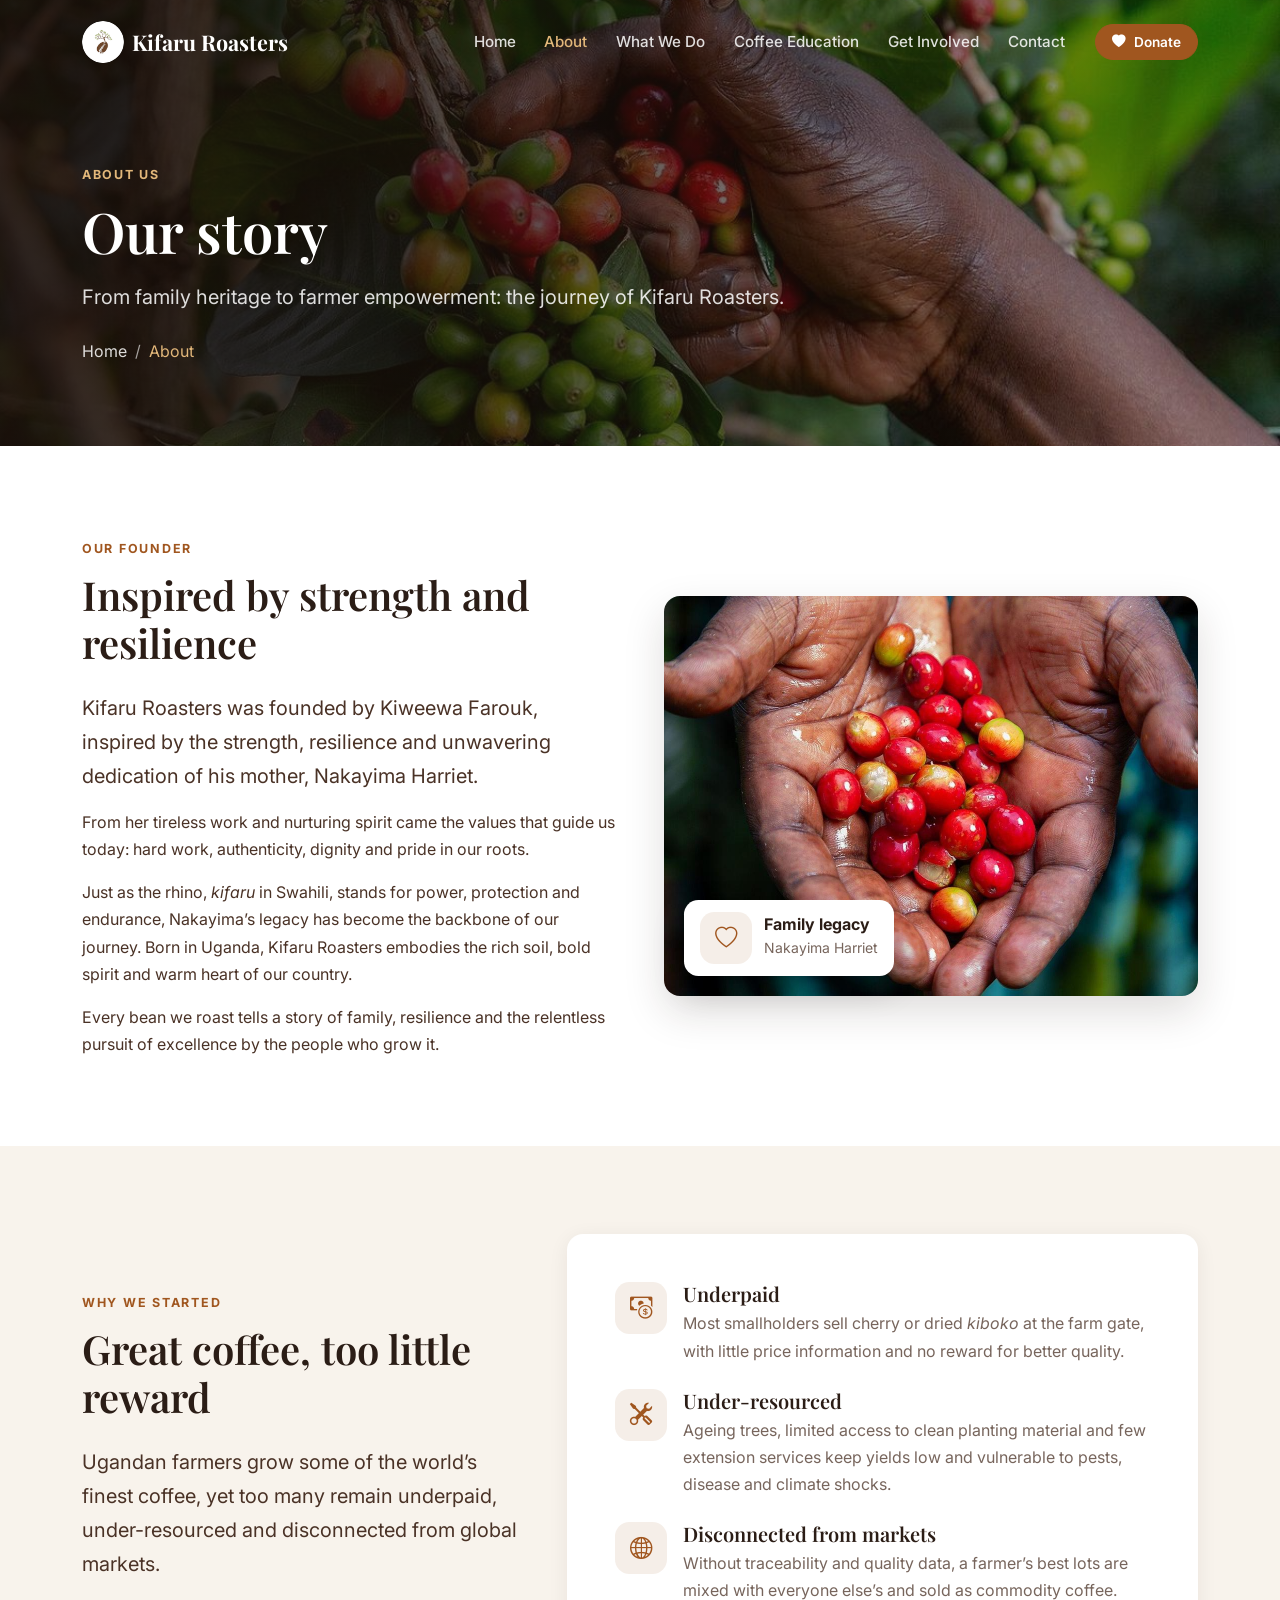
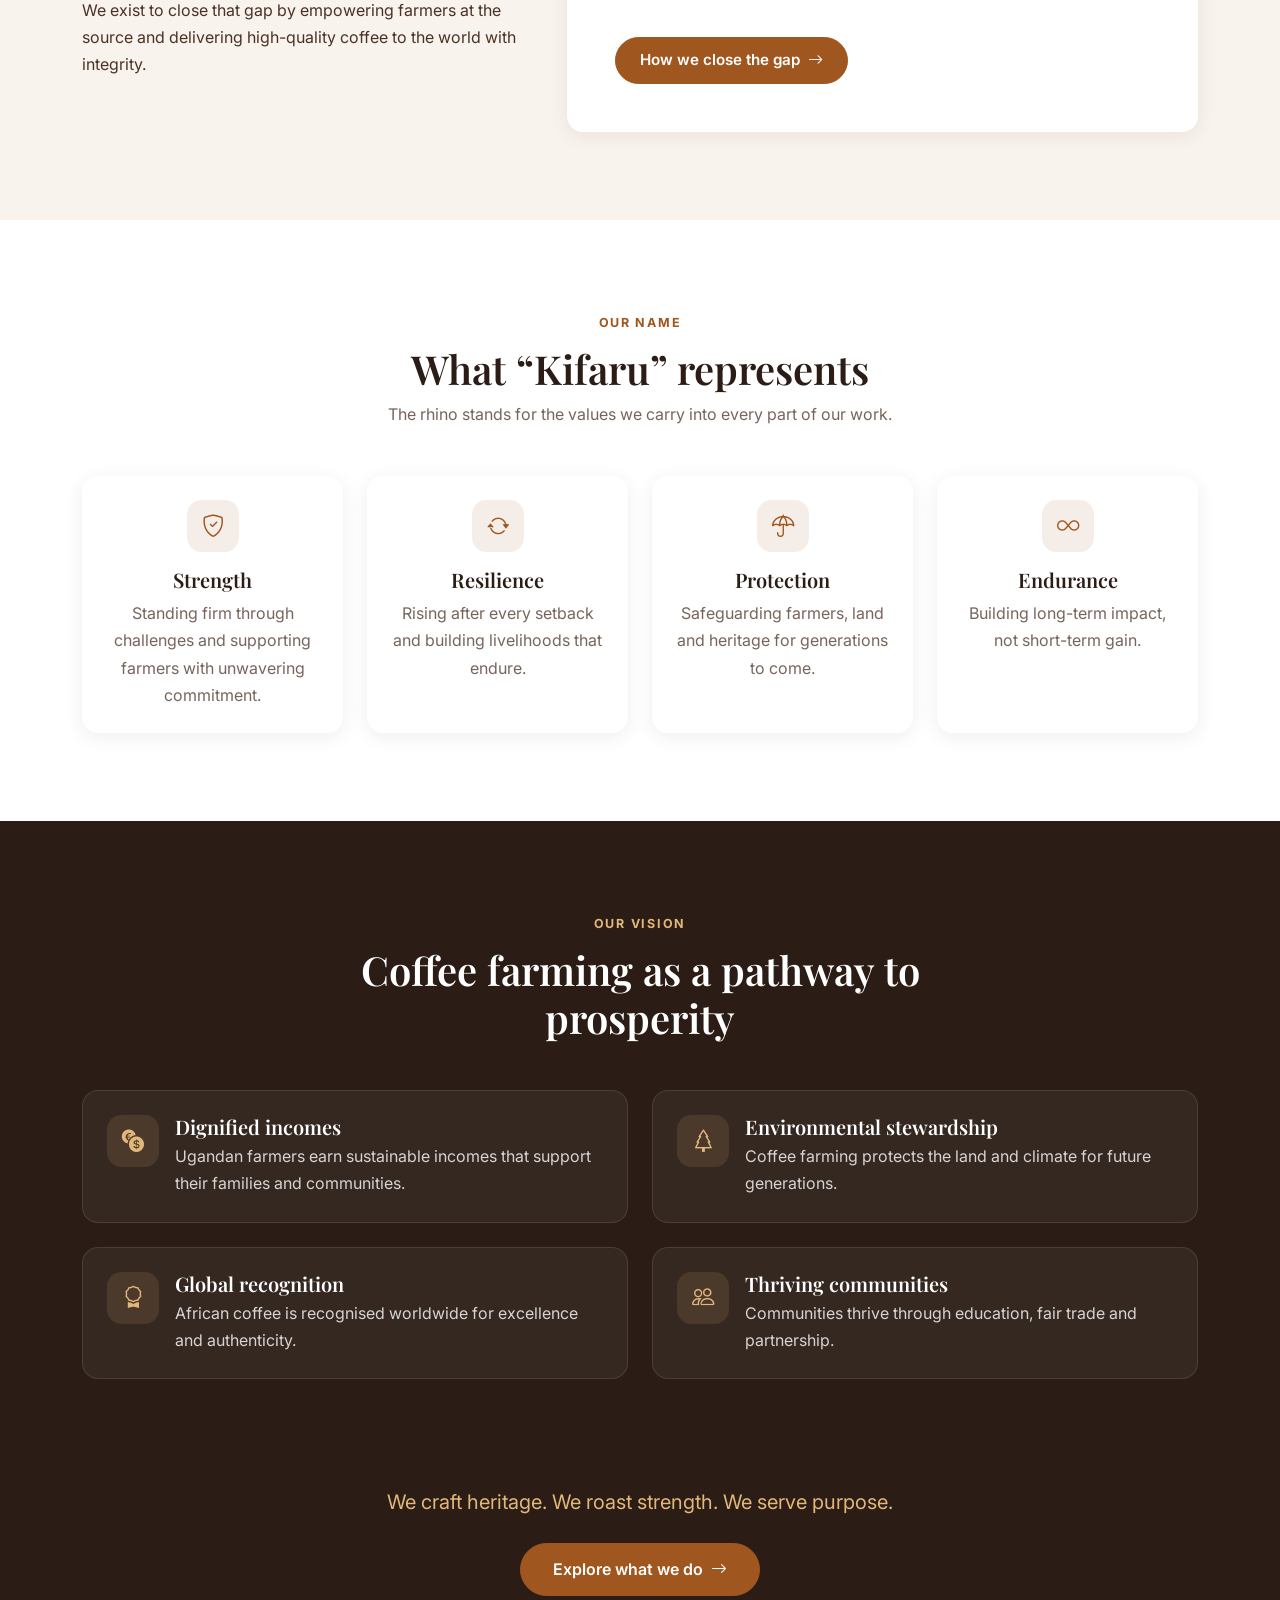
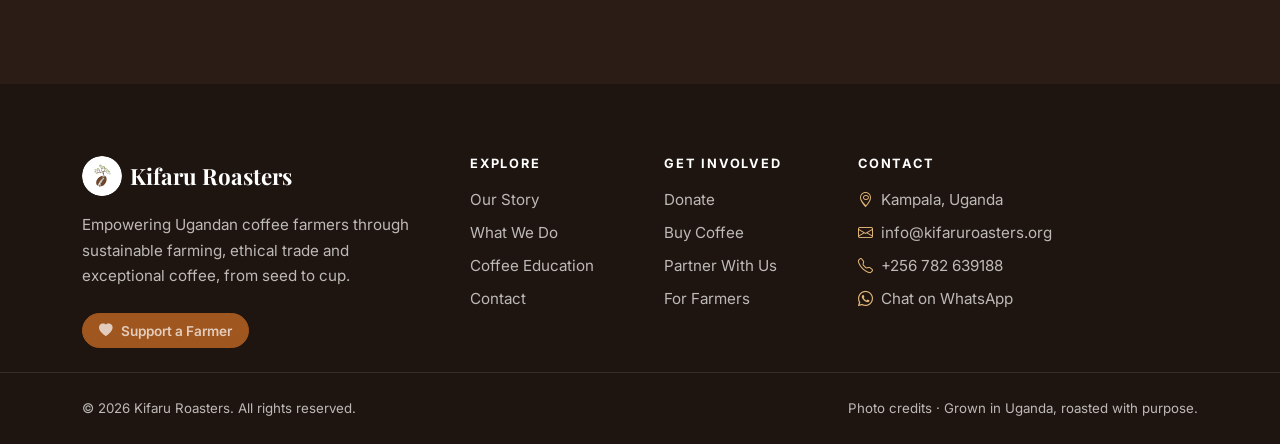
==== commit 3f3b97c6: "Redesign site on Bootstrap 5 with real Ugandan coffee photos - Replace construction template CSS/JS " ====
--- a/about.html
+++ b/about.html
@@ -3,392 +3,287 @@
 
 <head>
   <meta charset="utf-8">
-  <meta content="width=device-width, initial-scale=1.0" name="viewport">
-  <title>About - Kifaru Roasters</title>
-  <meta name="description" content="Learn about Kifaru Roasters' story, founded by Kiweewa Farouk and inspired by the strength of his mother, Nakayima Harriet.">
-  <link rel="canonical" href="https://kifaruroasters.org/about.html">
-
-  <!-- Open Graph / Facebook -->
+  <meta name="viewport" content="width=device-width, initial-scale=1">
+  <title>About Us | Kifaru Roasters</title>
+  <meta name="description" content="The story of Kifaru Roasters, founded by Kiweewa Farouk and inspired by the strength of his mother, Nakayima Harriet.">
+  <link rel="canonical" href="https://kifaruroasters.com/about.html">
+  <meta name="theme-color" content="#2b1d16">
+
   <meta property="og:type" content="website">
-  <meta property="og:url" content="https://kifaruroasters.org/about.html">
   <meta property="og:site_name" content="Kifaru Roasters">
-  <meta property="og:title" content="About - Kifaru Roasters">
-  <meta property="og:description" content="Learn about Kifaru Roasters' story, founded by Kiweewa Farouk and inspired by the strength of his mother, Nakayima Harriet.">
-  <meta property="og:image" content="https://kifaruroasters.org/assets/img/coffee/hero-showcase.jpg">
-
-  <!-- Twitter -->
+  <meta property="og:url" content="https://kifaruroasters.com/about.html">
+  <meta property="og:title" content="About Us | Kifaru Roasters">
+  <meta property="og:description" content="The story of Kifaru Roasters, founded by Kiweewa Farouk and inspired by the strength of his mother, Nakayima Harriet.">
+  <meta property="og:image" content="https://kifaruroasters.com/assets/img/photos/hand-picking.jpg">
   <meta name="twitter:card" content="summary_large_image">
-  <meta name="twitter:title" content="About - Kifaru Roasters">
-  <meta name="twitter:description" content="Learn about Kifaru Roasters' story, founded by Kiweewa Farouk and inspired by the strength of his mother, Nakayima Harriet.">
-  <meta name="twitter:image" content="https://kifaruroasters.org/assets/img/coffee/hero-showcase.jpg">
-  <meta name="keywords" content="Kifaru Roasters, Uganda coffee, coffee farmers, social enterprise, Kiweewa Farouk">
-
-  <!-- Favicons -->
-  <link href="assets/img/favicon.png" rel="icon">
-  <link href="assets/img/apple-touch-icon.png" rel="apple-touch-icon">
-
-  <!-- Fonts -->
-  <link href="https://fonts.googleapis.com" rel="preconnect">
-  <link href="https://fonts.gstatic.com" rel="preconnect" crossorigin>
-  <link href="https://fonts.googleapis.com/css2?family=Playfair+Display:ital,wght@0,400;0,500;0,600;0,700;1,400&family=Inter:wght@300;400;500;600;700&family=Crimson+Text:ital,wght@0,400;0,600;1,400&display=swap" rel="stylesheet">
-
-  <!-- Vendor CSS Files -->
+
+  <link rel="icon" href="assets/img/favicon.png">
+  <link rel="apple-touch-icon" href="assets/img/apple-touch-icon.png">
+
+  <link rel="preconnect" href="https://fonts.googleapis.com">
+  <link rel="preconnect" href="https://fonts.gstatic.com" crossorigin>
+  <link href="https://fonts.googleapis.com/css2?family=Inter:wght@400;500;600;700&family=Playfair+Display:ital,wght@0,500;0,600;0,700;1,500&display=swap" rel="stylesheet">
+
   <link href="assets/vendor/bootstrap/css/bootstrap.min.css" rel="stylesheet">
-  <link href="assets/vendor/bootstrap-icons/bootstrap-icons.css" rel="stylesheet">
+  <link href="assets/vendor/bootstrap-icons/bootstrap-icons.min.css" rel="stylesheet">
   <link href="assets/vendor/aos/aos.css" rel="stylesheet">
-  <link href="assets/vendor/glightbox/css/glightbox.min.css" rel="stylesheet">
-  <link href="assets/vendor/swiper/swiper-bundle.min.css" rel="stylesheet">
-
-  <!-- Main CSS File -->
   <link href="assets/css/main.css" rel="stylesheet">
 </head>
 
-<body class="about-page">
-
-  <header id="header" class="header d-flex align-items-center fixed-top">
-    <div class="container-fluid container-xl position-relative d-flex align-items-center">
-
-      <a href="index.html" class="logo d-flex align-items-center me-auto">
-        <img src="assets/img/logo.png" alt="Kifaru Roasters" width="40" height="40">
-        <h1 class="sitename">Kifaru Roasters</h1>
+<body>
+  <a class="visually-hidden-focusable position-absolute top-0 start-0 m-2 btn btn-primary" style="z-index:2000" href="#main">Skip to content</a>
+
+  <nav class="navbar navbar-expand-lg navbar-dark navbar-kf fixed-top" aria-label="Main navigation">
+    <div class="container">
+      <a class="navbar-brand d-flex align-items-center gap-2" href="index.html">
+        <img src="assets/img/logo.png" alt="" width="42" height="42" class="rounded-circle">
+        <span>Kifaru Roasters</span>
       </a>
-
-      <nav id="navmenu" class="navmenu">
-        <ul>
-          <li><a href="index.html">Home</a></li>
-          <li><a href="about.html" class="active">About</a></li>
-          <li><a href="services.html">What We Do</a></li>
-          <li><a href="coffee-education.html">Coffee Education</a></li>
-          <li><a href="contact.html">Contact</a></li>
+      <button class="navbar-toggler" type="button" data-bs-toggle="collapse" data-bs-target="#mainNav" aria-controls="mainNav" aria-expanded="false" aria-label="Toggle navigation">
+        <span class="navbar-toggler-icon"></span>
+      </button>
+      <div class="collapse navbar-collapse" id="mainNav">
+        <ul class="navbar-nav ms-auto mb-3 mb-lg-0 align-items-lg-center">
+            <li class="nav-item"><a class="nav-link" href="index.html">Home</a></li>
+            <li class="nav-item"><a class="nav-link active" href="about.html" aria-current="page">About</a></li>
+            <li class="nav-item"><a class="nav-link" href="services.html">What We Do</a></li>
+            <li class="nav-item"><a class="nav-link" href="coffee-education.html">Coffee Education</a></li>
+            <li class="nav-item"><a class="nav-link" href="get-involved.html">Get Involved</a></li>
+            <li class="nav-item"><a class="nav-link" href="contact.html">Contact</a></li>
         </ul>
-        <i class="mobile-nav-toggle d-xl-none bi bi-list"></i>
-      </nav>
-
-      <a class="btn-getstarted d-none d-sm-block" href="#">Donate</a>
-
+        <a href="get-involved.html#donate" class="btn btn-primary btn-sm ms-lg-3"><i class="bi bi-heart-fill"></i> Donate</a>
+      </div>
     </div>
-  </header>
-
-  <main class="main">
-
-    <!-- Page Title -->
-    <div class="page-title dark-background" data-aos="fade" style="background-image: url(assets/img/coffee/hero-showcase.jpg);">
-      <div class="container position-relative">
-        <h1>Our Story</h1>
-        <p>From family heritage to farmer empowerment—the journey of Kifaru Roasters</p>
-        <nav class="breadcrumbs">
-          <ol>
-            <li><a href="index.html">Home</a></li>
-            <li class="current">About</li>
-          </ol>
-        </nav>
-      </div>
-    </div><!-- End Page Title -->
-
-    <!-- Founder Story Section -->
-    <section id="founder" class="about section">
-
-      <div class="container" data-aos="fade-up" data-aos-delay="100">
-
-        <div class="row align-items-center">
-
-          <div class="col-lg-6 order-2 order-lg-1" data-aos="fade-right" data-aos-delay="200">
-            <div class="content">
-              <h2 class="section-heading mb-4">Inspired by Strength and Resilience</h2>
-              <p class="lead-text mb-4">Kifaru Roasters was founded by Kiweewa Farouk, inspired by the strength, resilience, and unwavering dedication of his mother, Nakayima Harriet. From her tireless work and nurturing spirit came the values that guide us today — hard work, authenticity, dignity, and pride in our roots.</p>
-              <p class="description-text mb-5">Just as the rhino — Kifaru in Swahili — stands as a symbol of power, protection, and endurance, Nakayima's legacy has become the backbone of our journey. Born in Uganda, Africa, Kifaru Roasters embodies the rich soil, bold spirit, and warm heart of our country.</p>
-              <p class="description-text mb-5">Every bean we roast tells a story — a story of family, resilience, and the relentless pursuit of excellence by the people who cultivate it.</p>
-
-              <div class="cta-section" data-aos="fade-up" data-aos-delay="450">
-                <a href="impact.html" class="cta-link">
-                  See Our Impact
-                  <i class="bi bi-arrow-right ms-2"></i>
-                </a>
-              </div>
-            </div>
-          </div>
-
-          <div class="col-lg-6 order-1 order-lg-2" data-aos="fade-left" data-aos-delay="200">
-            <div class="image-section">
-              <div class="main-image">
-                <img src="assets/img/coffee/founder-portrait.jpg" alt="Coffee farmers" class="img-fluid" width="1200" height="800" loading="lazy">
-              </div>
-              <div class="floating-badge" data-aos="zoom-in" data-aos-delay="500">
-                <div class="badge-content">
-                  <i class="bi bi-heart"></i>
-                  <div class="badge-text">
-                    <span class="badge-title">Family Legacy</span>
-                    <span class="badge-subtitle">Nakayima Harriet</span>
-                  </div>
+  </nav>
+
+  <main id="main">
+
+    <header class="page-hero" style="background-image: url('assets/img/photos/hand-picking.jpg')">
+      <div class="container">
+        <div class="col-lg-8" data-aos="fade-up">
+          <span class="eyebrow">About us</span>
+          <h1 class="display-4 mb-3">Our story</h1>
+          <p class="lead mb-4">From family heritage to farmer empowerment: the journey of Kifaru Roasters.</p>
+          <nav aria-label="breadcrumb">
+            <ol class="breadcrumb">
+              <li class="breadcrumb-item"><a href="index.html">Home</a></li>
+              <li class="breadcrumb-item active" aria-current="page">About</li>
+            </ol>
+          </nav>
+        </div>
+      </div>
+    </header>
+
+    <section class="section" id="founder">
+      <div class="container">
+        <div class="row align-items-center g-4 g-lg-5">
+          <div class="col-lg-6 order-lg-2" data-aos="fade-left">
+            <div class="photo-wrap">
+              <div class="photo ratio ratio-4x3"><img src="assets/img/photos/cherries-in-hands.jpg" alt="A Ugandan farmer holding freshly picked ripe coffee cherries in cupped hands" width="1200" height="800" class="img-cover" loading="lazy" decoding="async"></div>
+              <div class="photo-badge">
+                <span class="icon-badge"><i class="bi bi-heart"></i></span>
+                <span><strong>Family legacy</strong><small>Nakayima Harriet</small></span>
+              </div>
+            </div>
+          </div>
+          <div class="col-lg-6 order-lg-1" data-aos="fade-right">
+            <span class="eyebrow">Our founder</span>
+            <h2 class="display-6 mb-4">Inspired by strength and resilience</h2>
+            <p class="lead">Kifaru Roasters was founded by Kiweewa Farouk, inspired by the strength, resilience and unwavering dedication of his mother, Nakayima Harriet.</p>
+            <p>From her tireless work and nurturing spirit came the values that guide us today: hard work, authenticity, dignity and pride in our roots.</p>
+            <p>Just as the rhino, <em>kifaru</em> in Swahili, stands for power, protection and endurance, Nakayima&rsquo;s legacy has become the backbone of our journey. Born in Uganda, Kifaru Roasters embodies the rich soil, bold spirit and warm heart of our country.</p>
+            <p class="mb-0">Every bean we roast tells a story of family, resilience and the relentless pursuit of excellence by the people who grow it.</p>
+          </div>
+        </div>
+      </div>
+    </section>
+
+    <section class="section bg-cream" id="why">
+      <div class="container">
+        <div class="row g-4 g-lg-5 align-items-center">
+          <div class="col-lg-5" data-aos="fade-right">
+            <span class="eyebrow">Why we started</span>
+            <h2 class="display-6 mb-4">Great coffee, too little reward</h2>
+            <p class="lead">Ugandan farmers grow some of the world&rsquo;s finest coffee, yet too many remain underpaid, under-resourced and disconnected from global markets.</p>
+            <p class="mb-0">We exist to close that gap by empowering farmers at the source and delivering high-quality coffee to the world with integrity.</p>
+          </div>
+          <div class="col-lg-7" data-aos="fade-left">
+            <div class="card p-4 p-lg-5">
+              <div class="d-flex gap-3 mb-4">
+                <span class="icon-badge"><i class="bi bi-cash-coin"></i></span>
+                <div>
+                  <h3 class="h5 mb-1">Underpaid</h3>
+                  <p class="text-body-secondary mb-0">Most smallholders sell cherry or dried <em>kiboko</em> at the farm gate, with little price information and no reward for better quality.</p>
                 </div>
               </div>
-            </div>
-          </div>
-
-        </div>
-
-      </div>
-
-    </section><!-- /Founder Story Section -->
-
-    <!-- Why We Started Section -->
-    <section id="why" class="services section light-background">
-
-      <div class="container section-title" data-aos="fade-up">
-        <h2>Why We Started</h2>
-        <p>Solving a simple but powerful problem</p>
-      </div>
-
-      <div class="container" data-aos="fade-up" data-aos-delay="100">
-        <div class="row justify-content-center">
-          <div class="col-lg-10">
-            <div class="content text-center">
-              <p class="lead-text mb-5">Ugandan coffee farmers grow some of the world's finest coffee, yet too many remain underpaid, under-resourced, and disconnected from global markets.</p>
-              <p class="description-text mb-5">We exist to bridge that gap — by empowering farmers at the source and delivering high-quality coffee to the world with integrity.</p>
-            </div>
-          </div>
-        </div>
-      </div>
-
-    </section><!-- /Why We Started Section -->
-
-    <!-- What Kifaru Represents Section -->
-    <section id="meaning" class="about section">
-
-      <div class="container" data-aos="fade-up" data-aos-delay="100">
-
-        <div class="row justify-content-center mb-5">
-          <div class="col-lg-10 text-center">
-            <h2 class="section-heading mb-4">What "Kifaru" Represents</h2>
-            <p class="lead-text">The rhino symbolizes the values we carry into every aspect of our work</p>
-          </div>
-        </div>
-
+              <div class="d-flex gap-3 mb-4">
+                <span class="icon-badge"><i class="bi bi-tools"></i></span>
+                <div>
+                  <h3 class="h5 mb-1">Under-resourced</h3>
+                  <p class="text-body-secondary mb-0">Ageing trees, limited access to clean planting material and few extension services keep yields low and vulnerable to pests, disease and climate shocks.</p>
+                </div>
+              </div>
+              <div class="d-flex gap-3 mb-4">
+                <span class="icon-badge"><i class="bi bi-globe2"></i></span>
+                <div>
+                  <h3 class="h5 mb-1">Disconnected from markets</h3>
+                  <p class="text-body-secondary mb-0">Without traceability and quality data, a farmer&rsquo;s best lots are mixed with everyone else&rsquo;s and sold as commodity coffee.</p>
+                </div>
+              </div>
+              <a href="services.html" class="btn btn-primary align-self-start mt-2">How we close the gap <i class="bi bi-arrow-right"></i></a>
+            </div>
+          </div>
+        </div>
+      </div>
+    </section>
+
+    <section class="section" id="meaning">
+      <div class="container">
+        <div class="section-header" data-aos="fade-up">
+          <span class="eyebrow">Our name</span>
+          <h2 class="display-6">What &ldquo;Kifaru&rdquo; represents</h2>
+          <p class="text-body-secondary mb-0">The rhino stands for the values we carry into every part of our work.</p>
+        </div>
         <div class="row g-4">
-          <div class="col-lg-3 col-md-6" data-aos="fade-up" data-aos-delay="200">
-            <div class="service-item text-center">
-              <div class="service-icon mx-auto mb-3">
-                <i class="bi bi-shield-check"></i>
-              </div>
-              <h4>Strength</h4>
-              <p>Standing firm through challenges, supporting farmers with unwavering commitment</p>
-            </div>
-          </div>
-
-          <div class="col-lg-3 col-md-6" data-aos="fade-up" data-aos-delay="250">
-            <div class="service-item text-center">
-              <div class="service-icon mx-auto mb-3">
-                <i class="bi bi-arrow-repeat"></i>
-              </div>
-              <h4>Resilience</h4>
-              <p>Rising after every setback, building sustainable livelihoods that endure</p>
-            </div>
-          </div>
-
-          <div class="col-lg-3 col-md-6" data-aos="fade-up" data-aos-delay="300">
-            <div class="service-item text-center">
-              <div class="service-icon mx-auto mb-3">
-                <i class="bi bi-people"></i>
-              </div>
-              <h4>Protection</h4>
-              <p>Safeguarding farmers, land, and heritage for generations to come</p>
-            </div>
-          </div>
-
-          <div class="col-lg-3 col-md-6" data-aos="fade-up" data-aos-delay="350">
-            <div class="service-item text-center">
-              <div class="service-icon mx-auto mb-3">
-                <i class="bi bi-infinity"></i>
-              </div>
-              <h4>Endurance</h4>
-              <p>Building long-term impact, not short-term gain</p>
-            </div>
-          </div>
-        </div>
-
-      </div>
-
-    </section><!-- /What Kifaru Represents Section -->
-
-    <!-- Vision Section -->
-    <section id="vision" class="call-to-action section light-background">
-
-      <div class="container" data-aos="fade-up" data-aos-delay="100">
-
-        <div class="row justify-content-center">
-          <div class="col-lg-10">
-            <div class="cta-header text-center" data-aos="fade-up" data-aos-delay="200">
-              <h2>Our Vision</h2>
-              <p>We envision a future where coffee farming becomes a pathway to prosperity</p>
-            </div>
-          </div>
-        </div>
-
-        <div class="row g-4 mt-4">
-          <div class="col-lg-6" data-aos="fade-up" data-aos-delay="300">
-            <div class="achievement-item">
-              <div class="achievement-icon">
-                <i class="bi bi-currency-dollar"></i>
-              </div>
-              <div class="achievement-info">
-                <h4>Dignified Incomes</h4>
-                <p>Ugandan farmers earn sustainable, dignified incomes that support their families and communities</p>
-              </div>
-            </div>
-          </div>
-
-          <div class="col-lg-6" data-aos="fade-up" data-aos-delay="350">
-            <div class="achievement-item">
-              <div class="achievement-icon">
-                <i class="bi bi-tree"></i>
-              </div>
-              <div class="achievement-info">
-                <h4>Environmental Stewardship</h4>
-                <p>Coffee farming protects the land and climate for future generations</p>
-              </div>
-            </div>
-          </div>
-
-          <div class="col-lg-6" data-aos="fade-up" data-aos-delay="400">
-            <div class="achievement-item">
-              <div class="achievement-icon">
-                <i class="bi bi-award"></i>
-              </div>
-              <div class="achievement-info">
-                <h4>Global Recognition</h4>
-                <p>African coffee is recognized globally for excellence and authenticity</p>
-              </div>
-            </div>
-          </div>
-
-          <div class="col-lg-6" data-aos="fade-up" data-aos-delay="450">
-            <div class="achievement-item">
-              <div class="achievement-icon">
-                <i class="bi bi-people-fill"></i>
-              </div>
-              <div class="achievement-info">
-                <h4>Thriving Communities</h4>
-                <p>Communities thrive through education, fair trade, and partnership</p>
-              </div>
-            </div>
-          </div>
-        </div>
-
-        <div class="row mt-5" data-aos="fade-up" data-aos-delay="500">
-          <div class="col-12 text-center">
-            <div class="content">
-              <h3 class="mb-4">At Kifaru Roasters, we don't just make coffee.</h3>
-              <p class="lead-text mb-4">We craft heritage. We roast strength. We serve purpose.</p>
-              <a href="services.html" class="btn btn-primary">Explore What We Do</a>
-            </div>
-          </div>
-        </div>
-
-      </div>
-
-    </section><!-- /Vision Section -->
+          <div class="col-sm-6 col-lg-3" data-aos="fade-up" data-aos-delay="0">
+            <div class="card card-hover h-100 p-4 text-center">
+              <span class="icon-badge mx-auto mb-3"><i class="bi bi-shield-check"></i></span>
+              <h3 class="h5">Strength</h3>
+              <p class="text-body-secondary mb-0">Standing firm through challenges and supporting farmers with unwavering commitment.</p>
+            </div>
+          </div>
+          <div class="col-sm-6 col-lg-3" data-aos="fade-up" data-aos-delay="100">
+            <div class="card card-hover h-100 p-4 text-center">
+              <span class="icon-badge mx-auto mb-3"><i class="bi bi-arrow-repeat"></i></span>
+              <h3 class="h5">Resilience</h3>
+              <p class="text-body-secondary mb-0">Rising after every setback and building livelihoods that endure.</p>
+            </div>
+          </div>
+          <div class="col-sm-6 col-lg-3" data-aos="fade-up" data-aos-delay="200">
+            <div class="card card-hover h-100 p-4 text-center">
+              <span class="icon-badge mx-auto mb-3"><i class="bi bi-umbrella"></i></span>
+              <h3 class="h5">Protection</h3>
+              <p class="text-body-secondary mb-0">Safeguarding farmers, land and heritage for generations to come.</p>
+            </div>
+          </div>
+          <div class="col-sm-6 col-lg-3" data-aos="fade-up" data-aos-delay="300">
+            <div class="card card-hover h-100 p-4 text-center">
+              <span class="icon-badge mx-auto mb-3"><i class="bi bi-infinity"></i></span>
+              <h3 class="h5">Endurance</h3>
+              <p class="text-body-secondary mb-0">Building long-term impact, not short-term gain.</p>
+            </div>
+          </div>
+        </div>
+      </div>
+    </section>
+
+    <section class="section bg-espresso" id="vision">
+      <div class="container">
+        <div class="section-header" data-aos="fade-up">
+          <span class="eyebrow">Our vision</span>
+          <h2 class="display-6">Coffee farming as a pathway to prosperity</h2>
+        </div>
+        <div class="row g-4">
+          <div class="col-md-6" data-aos="fade-up" data-aos-delay="0">
+            <div class="card h-100 p-4 d-flex flex-row gap-3">
+              <span class="icon-badge"><i class="bi bi-currency-exchange"></i></span>
+              <div>
+                <h3 class="h5 mb-1">Dignified incomes</h3>
+                <p class="mb-0">Ugandan farmers earn sustainable incomes that support their families and communities.</p>
+              </div>
+            </div>
+          </div>
+          <div class="col-md-6" data-aos="fade-up" data-aos-delay="100">
+            <div class="card h-100 p-4 d-flex flex-row gap-3">
+              <span class="icon-badge"><i class="bi bi-tree"></i></span>
+              <div>
+                <h3 class="h5 mb-1">Environmental stewardship</h3>
+                <p class="mb-0">Coffee farming protects the land and climate for future generations.</p>
+              </div>
+            </div>
+          </div>
+          <div class="col-md-6" data-aos="fade-up" data-aos-delay="200">
+            <div class="card h-100 p-4 d-flex flex-row gap-3">
+              <span class="icon-badge"><i class="bi bi-award"></i></span>
+              <div>
+                <h3 class="h5 mb-1">Global recognition</h3>
+                <p class="mb-0">African coffee is recognised worldwide for excellence and authenticity.</p>
+              </div>
+            </div>
+          </div>
+          <div class="col-md-6" data-aos="fade-up" data-aos-delay="300">
+            <div class="card h-100 p-4 d-flex flex-row gap-3">
+              <span class="icon-badge"><i class="bi bi-people"></i></span>
+              <div>
+                <h3 class="h5 mb-1">Thriving communities</h3>
+                <p class="mb-0">Communities thrive through education, fair trade and partnership.</p>
+              </div>
+            </div>
+          </div>
+        </div>
+        <div class="text-center mt-5 pt-3" data-aos="fade-up">
+          <p class="h3 fst-italic mb-2">&ldquo;At Kifaru Roasters, we don&rsquo;t just make coffee.&rdquo;</p>
+          <p class="lead text-crema mb-4">We craft heritage. We roast strength. We serve purpose.</p>
+          <a href="services.html" class="btn btn-primary btn-lg">Explore what we do <i class="bi bi-arrow-right"></i></a>
+        </div>
+      </div>
+    </section>
 
   </main>
 
-  <footer id="footer" class="footer dark-background">
-
-    <div class="container">
-      <div class="row gy-5">
-
+  <footer class="site-footer pt-5">
+    <div class="container py-4">
+      <div class="row g-4 g-lg-5">
         <div class="col-lg-4">
-          <div class="footer-brand">
-            <a href="index.html" class="logo d-flex align-items-center mb-3">
-              <img src="assets/img/logo.png" alt="Kifaru Roasters" width="32" height="32">
-              <span class="sitename">Kifaru Roasters</span>
-            </a>
-            <p class="tagline">Empowering Ugandan coffee farmers through sustainable practices, ethical trade, and exceptional coffee—from seed to cup.</p>
-
-            <div class="social-links mt-4">
-              <a href="#" aria-label="Facebook"><i class="bi bi-facebook"></i></a>
-              <a href="#" aria-label="Instagram"><i class="bi bi-instagram"></i></a>
-              <a href="#" aria-label="Twitter"><i class="bi bi-twitter-x"></i></a>
-              <a href="#" aria-label="LinkedIn"><i class="bi bi-linkedin"></i></a>
-            </div>
-          </div>
-        </div>
-
-        <div class="col-lg-6">
-          <div class="footer-links-grid">
-            <div class="row">
-              <div class="col-6 col-md-4">
-                <h5>About</h5>
-                <ul class="list-unstyled">
-                  <li><a href="about.html">Our Story</a></li>
-                  <li><a href="services.html">What We Do</a></li>
-                  <li><a href="impact.html">Impact Stories</a></li>
-                  <li><a href="transparency.html">Transparency</a></li>
-                </ul>
-              </div>
-              <div class="col-6 col-md-4">
-                <h5>Coffee</h5>
-                <ul class="list-unstyled">
-                  <li><a href="coffee-education.html">Coffee Education</a></li>
-                  <li><a href="products.html">Buy Coffee</a></li>
-                  <li><a href="farmers.html">For Farmers</a></li>
-                  <li><a href="buyers.html">For Buyers</a></li>
-                </ul>
-              </div>
-              <div class="col-6 col-md-4">
-                <h5>Get Involved</h5>
-                <ul class="list-unstyled">
-                  <li><a href="donate.html">Donate</a></li>
-                  <li><a href="partner.html">Partner With Us</a></li>
-                  <li><a href="contact.html">Contact Us</a></li>
-                  <li><a href="blog.html">Blog</a></li>
-                </ul>
-              </div>
-            </div>
-          </div>
-        </div>
-
-        <div class="col-lg-2">
-          <div class="footer-cta">
-            <h5>Support Us</h5>
-            <a href="donate.html" class="btn btn-outline">Donate Today</a>
-          </div>
-        </div>
-
+          <a href="index.html" class="d-inline-flex align-items-center gap-2 mb-3 footer-brand">
+            <img src="assets/img/logo.png" alt="" width="40" height="40" class="rounded-circle">
+            Kifaru Roasters
+          </a>
+          <p class="mb-4">Empowering Ugandan coffee farmers through sustainable farming, ethical trade and exceptional coffee, from seed to cup.</p>
+          <a href="get-involved.html#donate" class="btn btn-primary btn-sm"><i class="bi bi-heart-fill"></i> Support a Farmer</a>
+        </div>
+        <div class="col-6 col-md-4 col-lg-2">
+          <h2>Explore</h2>
+          <ul class="list-unstyled mb-0">
+            <li><a href="about.html">Our Story</a></li>
+            <li><a href="services.html">What We Do</a></li>
+            <li><a href="coffee-education.html">Coffee Education</a></li>
+            <li><a href="contact.html">Contact</a></li>
+          </ul>
+        </div>
+        <div class="col-6 col-md-4 col-lg-2">
+          <h2>Get Involved</h2>
+          <ul class="list-unstyled mb-0">
+            <li><a href="get-involved.html#donate">Donate</a></li>
+            <li><a href="get-involved.html#buy">Buy Coffee</a></li>
+            <li><a href="get-involved.html#partner">Partner With Us</a></li>
+            <li><a href="get-involved.html#farmers">For Farmers</a></li>
+          </ul>
+        </div>
+        <div class="col-md-4 col-lg-4">
+          <h2>Contact</h2>
+          <ul class="list-unstyled mb-0">
+            <li class="d-flex gap-2"><i class="bi bi-geo-alt text-crema"></i> Kampala, Uganda</li>
+            <li class="d-flex gap-2"><i class="bi bi-envelope text-crema"></i> <a href="mailto:info@kifaruroasters.org">info@kifaruroasters.org</a></li>
+            <li class="d-flex gap-2"><i class="bi bi-telephone text-crema"></i> <a href="tel:+256782639188">+256 782 639188</a></li>
+            <li class="d-flex gap-2"><i class="bi bi-whatsapp text-crema"></i> <a href="https://wa.me/256782639188" target="_blank" rel="noopener">Chat on WhatsApp</a></li>
+          </ul>
+        </div>
       </div>
     </div>
-
-    <div class="footer-bottom">
-      <div class="container">
-        <div class="row">
-          <div class="col-12">
-            <div class="footer-bottom-content">
-              <p class="mb-0">© <span class="sitename">Kifaru Roasters</span>. All rights reserved.</p>
-              <div class="credits">
-                Empowering communities through coffee
-              </div>
-            </div>
-          </div>
-        </div>
+    <div class="border-top py-4">
+      <div class="container d-flex flex-column flex-md-row justify-content-between gap-2 small">
+        <p class="mb-0">&copy; <span data-year>2026</span> Kifaru Roasters. All rights reserved.</p>
+        <p class="mb-0"><a href="credits.html">Photo credits</a> &middot; Grown in Uganda, roasted with purpose.</p>
       </div>
     </div>
-
   </footer>
 
-  <!-- Scroll Top -->
-  <a href="#" id="scroll-top" class="scroll-top d-flex align-items-center justify-content-center"><i class="bi bi-arrow-up-short"></i></a>
-
-  <!-- Preloader -->
-  <div id="preloader"></div>
-
-  <!-- Vendor JS Files -->
+  <a href="#" class="back-to-top" aria-label="Back to top"><i class="bi bi-arrow-up-short"></i></a>
+
   <script src="assets/vendor/bootstrap/js/bootstrap.bundle.min.js"></script>
   <script src="assets/vendor/aos/aos.js"></script>
-  <script src="assets/vendor/purecounter/purecounter_vanilla.js"></script>
-  <script src="assets/vendor/glightbox/js/glightbox.min.js"></script>
-  <script src="assets/vendor/swiper/swiper-bundle.min.js"></script>
-
-  <!-- Main JS File -->
   <script src="assets/js/main.js"></script>
-
 </body>
 
 </html>
--- a/assets/css/main.css
+++ b/assets/css/main.css
@@ -1,4390 +1,348 @@
-/**
-* Template Name: iConstruction
-* Template URL: https://bootstrapmade.com/iconstruction-bootstrap-construction-template/
-* Updated: Jul 27 2025 with Bootstrap v5.3.7
-* Author: BootstrapMade.com
-* License: https://bootstrapmade.com/license/
-*/
-
-@charset "UTF-8";
-
-/*--------------------------------------------------------------
-# Font & Color Variables
-# Help: https://bootstrapmade.com/color-system/
---------------------------------------------------------------*/
-/* Fonts */
+/*
+ * Kifaru Roasters — site theme
+ * Built on Bootstrap 5.3. This file only sets brand tokens and a few
+ * components Bootstrap does not ship. Prefer Bootstrap utility classes
+ * in the HTML before adding new rules here.
+ */
+
+/* ------------------------------------------------------------------
+   1. Brand tokens
+------------------------------------------------------------------- */
 :root {
-  --default-font: "Roboto",  system-ui, -apple-system, "Segoe UI", Roboto, "Helvetica Neue", Arial, "Noto Sans", "Liberation Sans", sans-serif, "Apple Color Emoji", "Segoe UI Emoji", "Segoe UI Symbol", "Noto Color Emoji";
-  --heading-font: "Raleway",  sans-serif;
-  --nav-font: "Poppins",  sans-serif;
-}
-
-/* Global Colors - The following color variables are used throughout the website. Updating them here will change the color scheme of the entire website */
-:root { 
-  --background-color: #ffffff; /* Background color for the entire website, including individual sections */
-  --default-color: #263428; /* Default color used for the majority of the text content across the entire website */
-  --heading-color: #072c12; /* Color for headings, subheadings and title throughout the website */
-  --accent-color: #19a347; /* Accent color that represents your brand on the website. It's used for buttons, links, and other elements that need to stand out */
-  --surface-color: #ffffff; /* The surface color is used as a background of boxed elements within sections, such as cards, icon boxes, or other elements that require a visual separation from the global background. */
-  --contrast-color: #ffffff; /* Contrast color for text, ensuring readability against backgrounds of accent, heading, or default colors. */
-}
-
-/* Nav Menu Colors - The following color variables are used specifically for the navigation menu. They are separate from the global colors to allow for more customization options */
-:root {
-  --nav-color: #ffffff;  /* The default color of the main navmenu links */
-  --nav-hover-color: #19a347; /* Applied to main navmenu links when they are hovered over or active */
-  --nav-mobile-background-color: #ffffff; /* Used as the background color for mobile navigation menu */
-  --nav-dropdown-background-color: #ffffff; /* Used as the background color for dropdown items that appear when hovering over primary navigation items */
-  --nav-dropdown-color: #263428; /* Used for navigation links of the dropdown items in the navigation menu. */
-  --nav-dropdown-hover-color: #19a347; /* Similar to --nav-hover-color, this color is applied to dropdown navigation links when they are hovered over. */
-}
-
-/* Color Presets - These classes override global colors when applied to any section or element, providing reuse of the sam color scheme. */
-
-.light-background {
-  --background-color: #f9f7f6;
-  --surface-color: #ffffff;
-}
-
-.dark-background {
-  --background-color: #060606;
-  --default-color: #ffffff;
-  --heading-color: #ffffff;
-  --surface-color: #252525;
-  --contrast-color: #ffffff;
-}
-
-/* Smooth scroll */
-:root {
-  scroll-behavior: smooth;
-}
-
-/*--------------------------------------------------------------
-# General Styling & Shared Classes
---------------------------------------------------------------*/
-body {
-  color: var(--default-color);
-  background-color: var(--background-color);
-  font-family: var(--default-font);
-}
-
-a {
-  color: var(--accent-color);
+  --kf-espresso: #2b1d16;   /* darkest brown: headings, dark sections */
+  --kf-roast: #4a3226;      /* body text on light backgrounds */
+  --kf-caramel: #a0561f;    /* primary brand / buttons (AA on white) */
+  --kf-caramel-dark: #7f4317;
+  --kf-crema: #e2b77a;      /* highlight on dark backgrounds */
+  --kf-leaf: #3e6b3a;       /* secondary accent: farming, Arabica */
+  --kf-cream: #f8f3ec;      /* light section background */
+  --kf-sand: #efe5d8;
+  --kf-radius: 1rem;
+
+  --kf-font-heading: "Playfair Display", Georgia, serif;
+  --kf-font-body: "Inter", system-ui, -apple-system, "Segoe UI", Roboto, sans-serif;
+
+  /* Map brand onto Bootstrap variables */
+  --bs-primary: var(--kf-caramel);
+  --bs-primary-rgb: 160, 86, 31;
+  --bs-success: var(--kf-leaf);
+  --bs-success-rgb: 62, 107, 58;
+  --bs-dark-rgb: 43, 29, 22;
+  --bs-body-font-family: var(--kf-font-body);
+  --bs-body-color: var(--kf-roast);
+  --bs-body-bg: #fff;
+  --bs-emphasis-color: var(--kf-espresso);
+  --bs-secondary-color: rgba(74, 50, 38, .75);
+  --bs-link-color: var(--kf-caramel);
+  --bs-link-color-rgb: 160, 86, 31;
+  --bs-link-hover-color: var(--kf-caramel-dark);
+  --bs-link-hover-color-rgb: 127, 67, 23;
+  --bs-border-color: #e7dccd;
+  --bs-border-radius-lg: var(--kf-radius);
+  --bs-border-radius-xl: 1.25rem;
+}
+
+html { scroll-padding-top: 5rem; }
+body { -webkit-font-smoothing: antialiased; line-height: 1.7; }
+main { overflow-x: clip; } /* keeps slide-in animations from causing sideways scroll */
+
+h1, h2, h3, h4, .h1, .h2, .h3, .h4, .display-1, .display-2, .display-3, .display-4, .display-5, .display-6 {
+  font-family: var(--kf-font-heading);
+  color: var(--kf-espresso);
+  font-weight: 600;
+  line-height: 1.2;
+}
+h5, h6, .h5, .h6 { color: var(--kf-espresso); font-weight: 600; }
+.lead { font-weight: 400; }
+
+/* ------------------------------------------------------------------
+   2. Buttons — one shape everywhere: pill, medium weight
+------------------------------------------------------------------- */
+.btn {
+  --bs-btn-padding-x: 1.5rem;
+  --bs-btn-padding-y: .7rem;
+  --bs-btn-font-weight: 600;
+  --bs-btn-border-radius: 50rem;
+  --bs-btn-font-size: .95rem;
+  display: inline-flex;
+  align-items: center;
+  justify-content: center;
+  gap: .5rem;
+  transition: transform .2s ease, background-color .2s ease, color .2s ease, border-color .2s ease;
+}
+.btn:hover { transform: translateY(-1px); }
+.btn-lg { --bs-btn-padding-x: 2rem; --bs-btn-padding-y: .85rem; --bs-btn-font-size: 1rem; --bs-btn-border-radius: 50rem; }
+.btn-sm { --bs-btn-padding-x: 1rem; --bs-btn-padding-y: .4rem; --bs-btn-font-size: .85rem; --bs-btn-border-radius: 50rem; }
+
+.btn-primary {
+  --bs-btn-bg: var(--kf-caramel);
+  --bs-btn-border-color: var(--kf-caramel);
+  --bs-btn-hover-bg: var(--kf-caramel-dark);
+  --bs-btn-hover-border-color: var(--kf-caramel-dark);
+  --bs-btn-active-bg: var(--kf-caramel-dark);
+  --bs-btn-active-border-color: var(--kf-caramel-dark);
+  --bs-btn-disabled-bg: var(--kf-caramel);
+  --bs-btn-disabled-border-color: var(--kf-caramel);
+  --bs-btn-focus-shadow-rgb: 160, 86, 31;
+}
+.btn-outline-primary {
+  --bs-btn-color: var(--kf-caramel);
+  --bs-btn-border-color: var(--kf-caramel);
+  --bs-btn-hover-bg: var(--kf-caramel);
+  --bs-btn-hover-border-color: var(--kf-caramel);
+  --bs-btn-active-bg: var(--kf-caramel-dark);
+  --bs-btn-active-border-color: var(--kf-caramel-dark);
+  --bs-btn-focus-shadow-rgb: 160, 86, 31;
+}
+.btn-outline-light { --bs-btn-hover-color: var(--kf-espresso); }
+
+.link-arrow {
+  font-weight: 600;
   text-decoration: none;
-  transition: 0.3s;
-}
-
-a:hover {
-  color: color-mix(in srgb, var(--accent-color), transparent 25%);
-  text-decoration: none;
-}
-
-h1,
-h2,
-h3,
-h4,
-h5,
-h6 {
-  color: var(--heading-color);
-  font-family: var(--heading-font);
-}
-
-/* PHP Email Form Messages
-------------------------------*/
-.php-email-form .error-message {
-  display: none;
-  background: #df1529;
-  color: #ffffff;
-  text-align: left;
-  padding: 15px;
-  margin-bottom: 24px;
-  font-weight: 600;
-}
-
-.php-email-form .sent-message {
-  display: none;
-  color: #ffffff;
-  background: #059652;
-  text-align: center;
-  padding: 15px;
-  margin-bottom: 24px;
-  font-weight: 600;
-}
-
-.php-email-form .loading {
-  display: none;
-  background: var(--surface-color);
-  text-align: center;
-  padding: 15px;
-  margin-bottom: 24px;
-}
-
-.php-email-form .loading:before {
+  display: inline-flex;
+  align-items: center;
+  gap: .4rem;
+}
+.link-arrow i { transition: transform .2s ease; }
+.link-arrow:hover i { transform: translateX(4px); }
+
+.form-control, .form-select { border-radius: .75rem; padding: .75rem 1rem; }
+.form-control:focus, .form-select:focus {
+  border-color: var(--kf-caramel);
+  box-shadow: 0 0 0 .25rem rgba(160, 86, 31, .15);
+}
+
+/* ------------------------------------------------------------------
+   3. Navigation
+------------------------------------------------------------------- */
+.navbar-kf {
+  --bs-navbar-padding-y: 1rem;
+  --bs-navbar-color: rgba(255, 255, 255, .85);
+  --bs-navbar-hover-color: #fff;
+  --bs-navbar-active-color: var(--kf-crema);
+  --bs-navbar-brand-color: #fff;
+  --bs-navbar-brand-hover-color: #fff;
+  --bs-navbar-toggler-border-color: rgba(255, 255, 255, .35);
+  --bs-navbar-toggler-icon-bg: url("data:image/svg+xml,%3csvg xmlns='http://www.w3.org/2000/svg' viewBox='0 0 30 30'%3e%3cpath stroke='rgba%28255, 255, 255, 0.9%29' stroke-linecap='round' stroke-miterlimit='10' stroke-width='2' d='M4 7h22M4 15h22M4 23h22'/%3e%3c/svg%3e");
+  transition: background-color .3s ease, padding .3s ease, box-shadow .3s ease;
+}
+.navbar-kf .navbar-brand { font-family: var(--kf-font-heading); font-weight: 700; font-size: 1.35rem; }
+.navbar-kf .navbar-brand img { width: 42px; height: 42px; }
+.navbar-kf .nav-link { font-weight: 500; font-size: .95rem; padding-inline: .9rem !important; }
+.navbar-kf.is-scrolled, .navbar-kf.is-open {
+  --bs-navbar-padding-y: .55rem;
+  background-color: rgba(43, 29, 22, .97);
+  box-shadow: 0 6px 24px rgba(0, 0, 0, .18);
+}
+@media (max-width: 991.98px) {
+  .navbar-kf .navbar-collapse { padding-block: 1rem; }
+  .navbar-kf .nav-link { padding-block: .6rem; }
+}
+
+/* ------------------------------------------------------------------
+   4. Hero and page headers
+------------------------------------------------------------------- */
+.hero, .page-hero, .cta-banner {
+  position: relative;
+  isolation: isolate;
+  color: #fff;
+  background-color: var(--kf-espresso);
+  background-size: cover;
+  background-position: center;
+}
+/* Dark gradient overlay keeps text readable on any photo */
+.hero::before, .page-hero::before, .cta-banner::before {
   content: "";
+  position: absolute;
+  inset: 0;
+  z-index: -1;
+  background: linear-gradient(100deg, rgba(25, 15, 10, .9) 0%, rgba(25, 15, 10, .65) 50%, rgba(25, 15, 10, .3) 100%);
+}
+.hero { min-height: 100vh; min-height: 100svh; padding: 8rem 0 6rem; }
+.page-hero { padding: 10rem 0 5rem; }
+.hero h1, .page-hero h1, .cta-banner h2 { color: #fff; }
+.hero .lead, .page-hero .lead { color: rgba(255, 255, 255, .85); }
+@media (max-width: 767.98px) {
+  .hero::before, .page-hero::before { background: rgba(25, 15, 10, .72); }
+}
+
+.page-hero .breadcrumb { --bs-breadcrumb-divider-color: rgba(255, 255, 255, .6); --bs-breadcrumb-item-active-color: var(--kf-crema); margin: 0; }
+.page-hero .breadcrumb a { color: rgba(255, 255, 255, .85); text-decoration: none; }
+.page-hero .breadcrumb a:hover { color: #fff; }
+
+.eyebrow {
   display: inline-block;
-  border-radius: 50%;
-  width: 24px;
-  height: 24px;
-  margin: 0 10px -6px 0;
-  border: 3px solid var(--accent-color);
-  border-top-color: var(--surface-color);
-  animation: php-email-form-loading 1s linear infinite;
-}
-
-@keyframes php-email-form-loading {
-  0% {
-    transform: rotate(0deg);
-  }
-
-  100% {
-    transform: rotate(360deg);
-  }
-}
-
-/*--------------------------------------------------------------
-# Global Header
---------------------------------------------------------------*/
-.header {
-  --background-color: rgba(255, 255, 255, 0);
-  --default-color: #ffffff;
-  --heading-color: #ffffff;
-  color: var(--default-color);
-  background-color: var(--background-color);
-  padding: 15px 0;
-  transition: all 0.5s;
-  z-index: 997;
-}
-
-.header .logo {
-  line-height: 1;
-}
-
-.header .logo img {
-  max-height: 36px;
-  margin-right: 8px;
-}
-
-.header .logo h1 {
-  font-size: 30px;
-  margin: 0;
+  font-family: var(--kf-font-body);
+  font-size: .78rem;
   font-weight: 700;
-  color: var(--heading-color);
-}
-
-.header .btn-getstarted,
-.header .btn-getstarted:focus {
-  color: var(--contrast-color);
-  background: var(--accent-color);
-  font-size: 14px;
-  padding: 8px 25px;
-  margin: 0 0 0 30px;
-  border-radius: 4px;
-  transition: 0.3s;
-}
-
-.header .btn-getstarted:hover,
-.header .btn-getstarted:focus:hover {
-  color: var(--contrast-color);
-  background: color-mix(in srgb, var(--accent-color), transparent 15%);
-}
-
-@media (max-width: 1200px) {
-  .header .logo {
-    order: 1;
-  }
-
-  .header .btn-getstarted {
-    order: 2;
-    margin: 0 15px 0 0;
-    padding: 6px 15px;
-  }
-
-  .header .navmenu {
-    order: 3;
-  }
-}
-
-.scrolled .header {
-  box-shadow: 0px 0 18px rgba(0, 0, 0, 0.1);
-}
-
-/* Global Header on Scroll
-------------------------------*/
-.scrolled .header {
-  --background-color: rgba(9, 22, 13, 0.915);
-}
-
-/*--------------------------------------------------------------
-# Navigation Menu
---------------------------------------------------------------*/
-/* Navmenu - Desktop */
-@media (min-width: 1200px) {
-  .navmenu {
-    padding: 0;
-  }
-
-  .navmenu ul {
-    margin: 0;
-    padding: 0;
-    display: flex;
-    list-style: none;
-    align-items: center;
-  }
-
-  .navmenu li {
-    position: relative;
-  }
-
-  .navmenu a,
-  .navmenu a:focus {
-    color: var(--nav-color);
-    padding: 18px 15px;
-    font-size: 16px;
-    font-family: var(--nav-font);
-    font-weight: 400;
-    display: flex;
-    align-items: center;
-    justify-content: space-between;
-    white-space: nowrap;
-    transition: 0.3s;
-  }
-
-  .navmenu a i,
-  .navmenu a:focus i {
-    font-size: 12px;
-    line-height: 0;
-    margin-left: 5px;
-    transition: 0.3s;
-  }
-
-  .navmenu li:last-child a {
-    padding-right: 0;
-  }
-
-  .navmenu li:hover>a,
-  .navmenu .active,
-  .navmenu .active:focus {
-    color: var(--nav-hover-color);
-  }
-
-  .navmenu .dropdown ul {
-    margin: 0;
-    padding: 10px 0;
-    background: var(--nav-dropdown-background-color);
-    display: block;
-    position: absolute;
-    visibility: hidden;
-    left: 14px;
-    top: 130%;
-    opacity: 0;
-    transition: 0.3s;
-    border-radius: 4px;
-    z-index: 99;
-    box-shadow: 0px 0px 30px rgba(0, 0, 0, 0.1);
-  }
-
-  .navmenu .dropdown ul li {
-    min-width: 200px;
-  }
-
-  .navmenu .dropdown ul a {
-    padding: 10px 20px;
-    font-size: 15px;
-    text-transform: none;
-    color: var(--nav-dropdown-color);
-  }
-
-  .navmenu .dropdown ul a i {
-    font-size: 12px;
-  }
-
-  .navmenu .dropdown ul a:hover,
-  .navmenu .dropdown ul .active:hover,
-  .navmenu .dropdown ul li:hover>a {
-    color: var(--nav-dropdown-hover-color);
-  }
-
-  .navmenu .dropdown:hover>ul {
-    opacity: 1;
-    top: 100%;
-    visibility: visible;
-  }
-
-  .navmenu .dropdown .dropdown ul {
-    top: 0;
-    left: -90%;
-    visibility: hidden;
-  }
-
-  .navmenu .dropdown .dropdown:hover>ul {
-    opacity: 1;
-    top: 0;
-    left: -100%;
-    visibility: visible;
-  }
-}
-
-/* Navmenu - Mobile */
-@media (max-width: 1199px) {
-  .mobile-nav-toggle {
-    color: var(--nav-color);
-    font-size: 28px;
-    line-height: 0;
-    margin-right: 10px;
-    cursor: pointer;
-    transition: color 0.3s;
-  }
-
-  .navmenu {
-    padding: 0;
-    z-index: 9997;
-  }
-
-  .navmenu ul {
-    display: none;
-    list-style: none;
-    position: absolute;
-    inset: 60px 20px 20px 20px;
-    padding: 10px 0;
-    margin: 0;
-    border-radius: 6px;
-    background-color: var(--nav-mobile-background-color);
-    overflow-y: auto;
-    transition: 0.3s;
-    z-index: 9998;
-    box-shadow: 0px 0px 30px rgba(0, 0, 0, 0.1);
-  }
-
-  .navmenu a,
-  .navmenu a:focus {
-    color: var(--nav-dropdown-color);
-    padding: 10px 20px;
-    font-family: var(--nav-font);
-    font-size: 17px;
-    font-weight: 500;
-    display: flex;
-    align-items: center;
-    justify-content: space-between;
-    white-space: nowrap;
-    transition: 0.3s;
-  }
-
-  .navmenu a i,
-  .navmenu a:focus i {
-    font-size: 12px;
-    line-height: 0;
-    margin-left: 5px;
-    width: 30px;
-    height: 30px;
-    display: flex;
-    align-items: center;
-    justify-content: center;
-    border-radius: 50%;
-    transition: 0.3s;
-    background-color: color-mix(in srgb, var(--accent-color), transparent 90%);
-  }
-
-  .navmenu a i:hover,
-  .navmenu a:focus i:hover {
-    background-color: var(--accent-color);
-    color: var(--contrast-color);
-  }
-
-  .navmenu a:hover,
-  .navmenu .active,
-  .navmenu .active:focus {
-    color: var(--nav-dropdown-hover-color);
-  }
-
-  .navmenu .active i,
-  .navmenu .active:focus i {
-    background-color: var(--accent-color);
-    color: var(--contrast-color);
-    transform: rotate(180deg);
-  }
-
-  .navmenu .dropdown ul {
-    position: static;
-    display: none;
-    z-index: 99;
-    padding: 10px 0;
-    margin: 10px 20px;
-    background-color: var(--nav-dropdown-background-color);
-    border: 1px solid color-mix(in srgb, var(--default-color), transparent 90%);
-    box-shadow: none;
-    transition: all 0.5s ease-in-out;
-  }
-
-  .navmenu .dropdown ul ul {
-    background-color: rgba(33, 37, 41, 0.1);
-  }
-
-  .navmenu .dropdown>.dropdown-active {
-    display: block;
-    background-color: rgba(33, 37, 41, 0.03);
-  }
-
-  .mobile-nav-active {
-    overflow: hidden;
-  }
-
-  .mobile-nav-active .mobile-nav-toggle {
-    color: #fff;
-    position: absolute;
-    font-size: 32px;
-    top: 15px;
-    right: 15px;
-    margin-right: 0;
-    z-index: 9999;
-  }
-
-  .mobile-nav-active .navmenu {
-    position: fixed;
-    overflow: hidden;
-    inset: 0;
-    background: rgba(33, 37, 41, 0.8);
-    transition: 0.3s;
-  }
-
-  .mobile-nav-active .navmenu>ul {
-    display: block;
-  }
-}
-
-/*--------------------------------------------------------------
-# Global Footer
---------------------------------------------------------------*/
-.footer {
-  color: var(--default-color);
-  background: var(--background-color);
-  font-size: 15px;
-  padding: 80px 0 0;
-  position: relative;
-  border-top: 1px solid color-mix(in srgb, var(--default-color), transparent 90%);
-}
-
-.footer .footer-brand h1,
-.footer .footer-brand .logo {
-  margin: 0;
-  line-height: 1;
-  font-weight: 300;
-}
-
-.footer .footer-brand h1 .sitename,
-.footer .footer-brand .logo .sitename {
-  font-family: var(--heading-font);
-  font-size: 26px;
-  letter-spacing: 0.8px;
-  color: var(--heading-color);
-}
-
-.footer .footer-brand .tagline {
-  color: color-mix(in srgb, var(--default-color), transparent 30%);
-  font-size: 16px;
-  line-height: 1.7;
-  font-weight: 300;
-  margin: 12px 0 0;
-}
-
-.footer .social-links {
+  letter-spacing: .14em;
+  text-transform: uppercase;
+  color: var(--kf-caramel);
+  margin-bottom: .75rem;
+}
+.bg-espresso .eyebrow, .hero .eyebrow, .page-hero .eyebrow, .cta-banner .eyebrow { color: var(--kf-crema); }
+
+/* ------------------------------------------------------------------
+   5. Sections and surfaces
+------------------------------------------------------------------- */
+.section { padding: 5.5rem 0; }
+@media (max-width: 767.98px) { .section { padding: 4rem 0; } }
+.section-header { max-width: 720px; margin: 0 auto 3rem; text-align: center; }
+
+.bg-cream { background-color: var(--kf-cream); }
+.bg-sand { background-color: var(--kf-sand); }
+.bg-espresso { background-color: var(--kf-espresso); color: rgba(255, 255, 255, .82); }
+.bg-espresso h1, .bg-espresso h2, .bg-espresso h3, .bg-espresso h4, .bg-espresso h5 { color: #fff; }
+.text-crema { color: var(--kf-crema) !important; }
+.text-leaf { color: var(--kf-leaf) !important; }
+
+.card {
+  --bs-card-border-width: 0;
+  --bs-card-border-radius: var(--kf-radius);
+  --bs-card-inner-border-radius: var(--kf-radius);
+  box-shadow: 0 .25rem 1.25rem rgba(43, 29, 22, .07);
+  transition: transform .25s ease, box-shadow .25s ease;
+}
+.card-hover:hover { transform: translateY(-4px); box-shadow: 0 1rem 2.5rem rgba(43, 29, 22, .12); }
+.bg-espresso .card { background-color: rgba(255, 255, 255, .05); color: rgba(255, 255, 255, .8); box-shadow: none; border: 1px solid rgba(255, 255, 255, .1); }
+.bg-espresso .card h3, .bg-espresso .card h4 { color: #fff; }
+
+.img-cover { width: 100%; height: 100%; object-fit: cover; }
+.photo { border-radius: var(--kf-radius); overflow: hidden; box-shadow: 0 1rem 2.5rem rgba(43, 29, 22, .15); }
+.card .ratio img { object-fit: cover; }
+.photo iframe { width: 100%; height: 100%; }
+
+.icon-badge {
+  width: 3.25rem;
+  height: 3.25rem;
+  flex-shrink: 0;
+  display: inline-flex;
+  align-items: center;
+  justify-content: center;
+  border-radius: .9rem;
+  font-size: 1.4rem;
+  color: var(--kf-caramel);
+  background-color: rgba(160, 86, 31, .1);
+}
+.icon-badge.is-leaf { color: var(--kf-leaf); background-color: rgba(62, 107, 58, .1); }
+.bg-espresso .icon-badge { color: var(--kf-crema); background-color: rgba(226, 183, 122, .12); }
+
+.step-num {
+  font-family: var(--kf-font-heading);
+  font-size: .85rem;
+  font-weight: 700;
+  color: #fff;
+  background: var(--kf-caramel);
+  border-radius: 50rem;
+  padding: .2rem .75rem;
+}
+
+/* Floating label on images */
+.photo-wrap { position: relative; }
+.photo-badge {
+  position: absolute;
+  left: 1.25rem;
+  bottom: 1.25rem;
   display: flex;
-  gap: 15px;
-  margin-top: 20px;
-}
-
-.footer .social-links a {
-  display: flex;
-  align-items: center;
-  justify-content: center;
-  width: 36px;
-  height: 36px;
-  border-radius: 8px;
-  background-color: transparent;
-  color: color-mix(in srgb, var(--default-color), transparent 40%);
-  transition: all 0.3s ease;
-  text-decoration: none;
-  border: 1px solid color-mix(in srgb, var(--default-color), transparent 80%);
-}
-
-.footer .social-links a:hover {
-  background-color: var(--accent-color);
-  color: var(--contrast-color);
-  transform: translateY(-3px);
-  border-color: var(--accent-color);
-}
-
-.footer .social-links a i {
-  font-size: 16px;
-}
-
-.footer .footer-links-grid h5 {
-  color: var(--heading-color);
-  font-size: 16px;
-  font-weight: 500;
-  margin-bottom: 20px;
-  font-family: var(--heading-font);
-  letter-spacing: 0.5px;
-}
-
-.footer .footer-links-grid ul {
-  list-style: none;
-  padding: 0;
-  margin: 0;
-}
-
-.footer .footer-links-grid ul li {
-  margin-bottom: 12px;
-}
-
-.footer .footer-links-grid ul li a {
-  color: color-mix(in srgb, var(--default-color), transparent 25%);
-  text-decoration: none;
-  font-size: 15px;
-  font-weight: 300;
-  transition: all 0.3s ease;
-  position: relative;
-  padding-left: 10px;
-}
-
-.footer .footer-links-grid ul li a::before {
-  content: "→";
+  align-items: center;
+  gap: .75rem;
+  background: #fff;
+  border-radius: .9rem;
+  padding: .75rem 1rem;
+  box-shadow: 0 .75rem 2rem rgba(0, 0, 0, .18);
+}
+.photo-badge strong { display: block; color: var(--kf-espresso); line-height: 1.2; }
+.photo-badge small { color: var(--bs-secondary-color); }
+
+/* Stats */
+.stats-bar { margin-top: -4rem; position: relative; z-index: 2; }
+.stat-value { font-family: var(--kf-font-heading); font-weight: 700; font-size: clamp(1.9rem, 3vw, 2.5rem); color: var(--kf-caramel); line-height: 1.1; }
+.stat-label { font-size: .9rem; color: var(--bs-secondary-color); }
+
+/* Check lists */
+.list-check { list-style: none; padding-left: 0; }
+.list-check li { position: relative; padding-left: 1.9rem; margin-bottom: .6rem; }
+.list-check li::before {
+  content: "\F26A"; /* bi-check-circle-fill */
+  font-family: "bootstrap-icons";
   position: absolute;
   left: 0;
+  top: .05rem;
+  color: var(--kf-leaf);
+}
+.bg-espresso .list-check li::before { color: var(--kf-crema); }
+
+/* Fact list inside coffee cards */
+.fact-list { display: grid; grid-template-columns: max-content 1fr; gap: .4rem 1rem; margin: 0; }
+.fact-list dt { font-weight: 600; color: var(--kf-espresso); }
+.fact-list dd { margin: 0; }
+
+/* Testimonials */
+.quote-card .bi-quote { font-size: 2.5rem; line-height: 1; color: var(--kf-crema); }
+.avatar {
+  width: 3rem;
+  height: 3rem;
+  border-radius: 50%;
+  display: inline-flex;
+  align-items: center;
+  justify-content: center;
+  font-weight: 700;
+  color: #fff;
+  background: var(--kf-caramel);
+  flex-shrink: 0;
+}
+
+/* CTA banner with photo */
+.cta-banner { border-radius: 1.5rem; overflow: hidden; }
+.cta-banner::before { background: linear-gradient(90deg, rgba(25, 15, 10, .92) 0%, rgba(25, 15, 10, .8) 60%, rgba(25, 15, 10, .6) 100%); }
+.cta-banner.text-center::before { background: rgba(25, 15, 10, .8); }
+
+/* Tables */
+.table-kf { --bs-table-bg: #fff; border-radius: var(--kf-radius); overflow: hidden; box-shadow: 0 .25rem 1.25rem rgba(43, 29, 22, .07); }
+.table-kf thead th { background: var(--kf-espresso); color: #fff; font-weight: 600; border: 0; padding: 1rem; }
+.table-kf td, .table-kf th[scope="row"] { padding: .9rem 1rem; vertical-align: top; }
+
+/* Accordion */
+.accordion { --bs-accordion-active-bg: var(--kf-cream); --bs-accordion-active-color: var(--kf-espresso); --bs-accordion-btn-focus-box-shadow: 0 0 0 .25rem rgba(160, 86, 31, .15); --bs-accordion-border-radius: var(--kf-radius); --bs-accordion-inner-border-radius: var(--kf-radius); }
+.accordion-button { font-weight: 600; }
+
+/* Quick nav pills */
+.nav-pills-kf { gap: .5rem; }
+
+/* ------------------------------------------------------------------
+   6. Footer
+------------------------------------------------------------------- */
+.site-footer { background: #1f1510; color: rgba(255, 255, 255, .7); font-size: .95rem; }
+.site-footer h2 { font-family: var(--kf-font-body); font-size: .8rem; font-weight: 700; letter-spacing: .14em; text-transform: uppercase; color: #fff; margin-bottom: 1rem; }
+.site-footer a { color: rgba(255, 255, 255, .7); text-decoration: none; }
+.site-footer a:hover { color: var(--kf-crema); }
+.site-footer .footer-brand { font-family: var(--kf-font-heading); font-size: 1.4rem; font-weight: 700; color: #fff; }
+.site-footer li { margin-bottom: .45rem; }
+.site-footer .border-top { border-color: rgba(255, 255, 255, .1) !important; }
+
+/* Back to top */
+.back-to-top {
+  position: fixed;
+  right: 1rem;
+  bottom: 1rem;
+  z-index: 1030;
+  width: 2.75rem;
+  height: 2.75rem;
+  border-radius: 50%;
+  display: inline-flex;
+  align-items: center;
+  justify-content: center;
+  background: var(--kf-caramel);
+  color: #fff;
+  font-size: 1.5rem;
   opacity: 0;
-  transition: all 0.3s ease;
-  color: var(--accent-color);
-}
-
-.footer .footer-links-grid ul li a:hover {
-  color: var(--accent-color);
-  padding-left: 16px;
-}
-
-.footer .footer-links-grid ul li a:hover::before {
-  opacity: 1;
-}
-
-.footer .footer-cta h5 {
-  color: var(--heading-color);
-  font-size: 16px;
-  font-weight: 500;
-  margin-bottom: 18px;
-  font-family: var(--heading-font);
-}
-
-.footer .footer-cta .btn-outline {
-  background: transparent;
-  color: var(--heading-color);
-  border: 1px solid color-mix(in srgb, var(--default-color), transparent 70%);
-  padding: 10px 24px;
-  font-size: 14px;
-  font-weight: 500;
-  border-radius: 4px;
-  transition: all 0.3s ease;
-  text-transform: uppercase;
-  letter-spacing: 0.8px;
-}
-
-.footer .footer-cta .btn-outline:hover {
-  background: var(--accent-color);
-  color: var(--contrast-color);
-  border-color: var(--accent-color);
-  transform: translateY(-2px);
-}
-
-.footer .footer-bottom {
-  margin-top: 60px;
-  padding: 25px 0;
-  border-top: 1px solid color-mix(in srgb, var(--default-color), transparent 90%);
-}
-
-.footer .footer-bottom .footer-bottom-content {
-  display: flex;
-  justify-content: space-between;
-  align-items: center;
-}
-
-@media (max-width: 768px) {
-  .footer .footer-bottom .footer-bottom-content {
-    flex-direction: column;
-    gap: 15px;
-    text-align: center;
-  }
-}
-
-.footer .footer-bottom .footer-bottom-content p {
-  margin: 0;
-  color: color-mix(in srgb, var(--default-color), transparent 40%);
-  font-size: 14px;
-  font-weight: 300;
-}
-
-.footer .footer-bottom .footer-bottom-content p .sitename {
-  color: var(--heading-color);
-  font-weight: 500;
-}
-
-.footer .footer-bottom .footer-bottom-content .credits {
-  font-size: 13px;
-  color: color-mix(in srgb, var(--default-color), transparent 50%);
-}
-
-.footer .footer-bottom .footer-bottom-content .credits a {
-  color: var(--accent-color);
-  text-decoration: none;
-  font-weight: 400;
-}
-
-.footer .footer-bottom .footer-bottom-content .credits a:hover {
-  text-decoration: underline;
-}
-
-@media (max-width: 991px) {
-  .footer .footer-links-grid {
-    margin-bottom: 30px;
-  }
-
-  .footer .footer-cta {
-    text-align: center;
-  }
-}
-
-@media (max-width: 768px) {
-  .footer {
-    padding: 60px 0 0;
-  }
-
-  .footer .row {
-    text-align: center;
-  }
-
-  .footer .footer-brand,
-  .footer .footer-links-grid,
-  .footer .footer-cta {
-    margin-bottom: 40px;
-  }
-
-  .footer .footer-links-grid .col-6 {
-    margin-bottom: 30px;
-  }
-
-  .footer .footer-links-grid h5 {
-    text-align: left;
-  }
-
-  .footer .footer-links-grid ul {
-    text-align: left;
-    display: inline-block;
-  }
-}
-
-/*--------------------------------------------------------------
-# Preloader
---------------------------------------------------------------*/
-#preloader {
-  position: fixed;
-  inset: 0;
-  z-index: 999999;
-  overflow: hidden;
-  background: var(--background-color);
-  transition: all 0.6s ease-out;
-}
-
-#preloader:before {
-  content: "";
-  position: fixed;
-  top: calc(50% - 30px);
-  left: calc(50% - 30px);
-  border: 6px solid #ffffff;
-  border-color: var(--accent-color) transparent var(--accent-color) transparent;
-  border-radius: 50%;
-  width: 60px;
-  height: 60px;
-  animation: animate-preloader 1.5s linear infinite;
-}
-
-@keyframes animate-preloader {
-  0% {
-    transform: rotate(0deg);
-  }
-
-  100% {
-    transform: rotate(360deg);
-  }
-}
-
-/*--------------------------------------------------------------
-# Scroll Top Button
---------------------------------------------------------------*/
-.scroll-top {
-  position: fixed;
   visibility: hidden;
-  opacity: 0;
-  right: 15px;
-  bottom: 15px;
-  z-index: 99999;
-  background-color: var(--accent-color);
-  width: 40px;
-  height: 40px;
-  border-radius: 4px;
-  transition: all 0.4s;
-}
-
-.scroll-top i {
-  font-size: 24px;
-  color: var(--contrast-color);
-  line-height: 0;
-}
-
-.scroll-top:hover {
-  background-color: color-mix(in srgb, var(--accent-color), transparent 20%);
-  color: var(--contrast-color);
-}
-
-.scroll-top.active {
-  visibility: visible;
-  opacity: 1;
-}
-
-/*--------------------------------------------------------------
-# Disable aos animation delay on mobile devices
---------------------------------------------------------------*/
-@media screen and (max-width: 768px) {
-  [data-aos-delay] {
-    transition-delay: 0 !important;
-  }
-}
-
-/*--------------------------------------------------------------
-# Global Page Titles & Breadcrumbs
---------------------------------------------------------------*/
-.page-title {
-  color: var(--default-color);
-  background-color: var(--background-color);
-  background-size: cover;
-  background-position: center;
-  background-repeat: no-repeat;
-  padding: 160px 0 80px 0;
-  text-align: center;
-  position: relative;
-}
-
-.page-title:before {
-  content: "";
-  background-color: color-mix(in srgb, var(--background-color), transparent 30%);
-  position: absolute;
-  inset: 0;
-}
-
-.page-title h1 {
-  font-size: 42px;
-  font-weight: 700;
-  margin-bottom: 10px;
-}
-
-.page-title .breadcrumbs ol {
-  display: flex;
-  flex-wrap: wrap;
-  list-style: none;
-  justify-content: center;
-  padding: 0;
-  margin: 0;
-  font-size: 16px;
-  font-weight: 400;
-}
-
-.page-title .breadcrumbs ol li+li {
-  padding-left: 10px;
-}
-
-.page-title .breadcrumbs ol li+li::before {
-  content: "/";
-  display: inline-block;
-  padding-right: 10px;
-  color: color-mix(in srgb, var(--default-color), transparent 50%);
-}
-
-/*--------------------------------------------------------------
-# Global Sections
---------------------------------------------------------------*/
-section,
-.section {
-  color: var(--default-color);
-  background-color: var(--background-color);
-  padding: 60px 0;
-  scroll-margin-top: 90px;
-  overflow: clip;
-}
-
-@media (max-width: 1199px) {
-
-  section,
-  .section {
-    scroll-margin-top: 66px;
-  }
-}
-
-/*--------------------------------------------------------------
-# Global Section Titles
---------------------------------------------------------------*/
-.section-title {
-  text-align: center;
-  padding-bottom: 60px;
-  position: relative;
-}
-
-.section-title h2 {
-  font-size: 32px;
-  font-weight: 400;
-  margin-bottom: 20px;
-  padding-bottom: 20px;
-  position: relative;
-}
-
-.section-title h2:before {
-  content: "";
-  position: absolute;
-  display: block;
-  width: 160px;
-  height: 1px;
-  background: color-mix(in srgb, var(--default-color), transparent 60%);
-  left: 0;
-  right: 0;
-  bottom: 1px;
-  margin: auto;
-}
-
-.section-title h2::after {
-  content: "";
-  position: absolute;
-  display: block;
-  width: 60px;
-  height: 3px;
-  background: var(--accent-color);
-  left: 0;
-  right: 0;
-  bottom: 0;
-  margin: auto;
-}
-
-.section-title p {
-  margin-bottom: 0;
-}
-
-/*--------------------------------------------------------------
-# Hero Section
---------------------------------------------------------------*/
-.hero {
-  padding-top: 120px;
-  position: relative;
-  min-height: 100vh;
-  display: flex;
-  align-items: center;
-  overflow: hidden;
-  padding-bottom: 80px;
-}
-
-.hero .hero-video-container {
-  position: absolute;
-  top: 0;
-  left: 0;
-  width: 100%;
-  height: 100%;
-  z-index: 1;
-}
-
-.hero .hero-video-container video {
-  width: 100%;
-  height: 100%;
-  object-fit: cover;
-}
-
-.hero .hero-overlay {
-  position: absolute;
-  top: 0;
-  left: 0;
-  width: 100%;
-  height: 100%;
-  background: color-mix(in srgb, var(--background-color), transparent 20%);
-  z-index: 2;
-}
-
-.hero .container {
-  position: relative;
-  z-index: 1;
-}
-
-.hero .hero-content h1 {
-  font-size: 3.5rem;
-  font-weight: 600;
-  margin-bottom: 1.5rem;
-  line-height: 1.2;
-}
-
-@media (max-width: 768px) {
-  .hero .hero-content h1 {
-    font-size: 2.5rem;
-  }
-}
-
-@media (max-width: 576px) {
-  .hero .hero-content h1 {
-    font-size: 2rem;
-  }
-}
-
-.hero .hero-content p {
-  font-size: 1.2rem;
-  margin-bottom: 2.5rem;
-  line-height: 1.6;
-  margin-left: auto;
-  margin-right: auto;
-}
-
-@media (max-width: 768px) {
-  .hero .hero-content p {
-    font-size: 1.1rem;
-  }
-}
-
-.hero .hero-content .hero-actions {
-  margin-bottom: 4rem;
-}
-
-.hero .hero-content .hero-actions .btn {
-  padding: 8px 24px;
-  font-size: 1rem;
-  font-weight: 500;
-  text-transform: uppercase;
-  letter-spacing: 1px;
-  border-radius: 6px;
-  margin: 0 10px;
-  transition: all 0.3s ease;
-}
-
-@media (max-width: 576px) {
-  .hero .hero-content .hero-actions .btn {
-    display: block;
-    margin: 10px auto;
-    width: fit-content;
-  }
-}
-
-.hero .hero-content .hero-actions .btn-primary {
-  background-color: var(--accent-color);
-  border-color: var(--accent-color);
-  color: var(--contrast-color);
-}
-
-.hero .hero-content .hero-actions .btn-primary:hover {
-  background-color: color-mix(in srgb, var(--accent-color), black 15%);
-  border-color: color-mix(in srgb, var(--accent-color), black 15%);
-  transform: translateY(-2px);
-}
-
-.hero .hero-content .hero-actions .btn-secondary {
-  background-color: transparent;
-  border: 2px solid color-mix(in srgb, var(--default-color), transparent 50%);
-  color: var(--default-color);
-}
-
-.hero .hero-content .hero-actions .btn-secondary:hover {
-  color: var(--accent-color);
-  border-color: var(--accent-color);
-  transform: translateY(-2px);
-}
-
-/*--------------------------------------------------------------
-# About Section
---------------------------------------------------------------*/
-.about {
-  background-color: color-mix(in srgb, var(--background-color), var(--surface-color) 40%);
-}
-
-.about .content .section-heading {
-  font-size: 2.5rem;
-  font-weight: 300;
-  line-height: 1.2;
-  color: var(--heading-color);
-  letter-spacing: -0.02em;
-}
-
-@media (max-width: 768px) {
-  .about .content .section-heading {
-    font-size: 2rem;
-  }
-}
-
-.about .content .lead-text {
-  font-size: 1.25rem;
-  font-weight: 300;
-  line-height: 1.7;
-  color: var(--default-color);
-}
-
-.about .content .description-text {
-  font-size: 1rem;
-  line-height: 1.8;
-  color: color-mix(in srgb, var(--default-color), transparent 20%);
-}
-
-.about .stats-grid {
-  display: grid;
-  grid-template-columns: repeat(3, 1fr);
-  gap: 2rem;
-  margin-bottom: 3rem;
-}
-
-@media (max-width: 576px) {
-  .about .stats-grid {
-    grid-template-columns: 1fr;
-    gap: 1.5rem;
-    text-align: center;
-  }
-}
-
-.about .stats-grid .stat-item .stat-number {
-  font-size: 2.5rem;
-  font-weight: 200;
-  color: var(--accent-color);
-  line-height: 1;
-  margin-bottom: 0.5rem;
-}
-
-.about .stats-grid .stat-item .stat-label {
-  font-size: 0.9rem;
-  font-weight: 400;
-  color: var(--heading-color);
-  text-transform: uppercase;
-  letter-spacing: 0.05em;
-}
-
-.about .cta-section .cta-link {
-  display: inline-flex;
-  align-items: center;
-  color: var(--accent-color);
-  font-weight: 400;
-  font-size: 1.1rem;
-  text-decoration: none;
-  transition: all 0.3s ease;
-}
-
-.about .cta-section .cta-link:hover {
-  color: var(--heading-color);
-  transform: translateX(5px);
-}
-
-.about .cta-section .cta-link i {
-  transition: transform 0.3s ease;
-}
-
-.about .cta-section .cta-link:hover i {
-  transform: translateX(5px);
-}
-
-.about .image-section {
-  position: relative;
-}
-
-.about .image-section .main-image {
-  border-radius: 8px;
-  overflow: hidden;
-  box-shadow: 0 20px 60px color-mix(in srgb, var(--default-color), transparent 85%);
-}
-
-.about .image-section .main-image img {
-  width: 100%;
-  height: auto;
-  transition: transform 0.3s ease;
-}
-
-.about .image-section .main-image:hover img {
-  transform: scale(1.02);
-}
-
-.about .image-section .floating-badge {
-  position: absolute;
-  bottom: -20px;
-  right: -20px;
-  background-color: var(--surface-color);
-  border-radius: 12px;
-  padding: 1.5rem;
-  box-shadow: 0 15px 40px color-mix(in srgb, var(--default-color), transparent 80%);
-}
-
-@media (max-width: 768px) {
-  .about .image-section .floating-badge {
-    bottom: -15px;
-    right: -15px;
-    padding: 1rem;
-  }
-}
-
-.about .image-section .floating-badge .badge-content {
-  display: flex;
-  align-items: center;
-  gap: 1rem;
-}
-
-.about .image-section .floating-badge .badge-content i {
-  font-size: 2rem;
-  color: var(--accent-color);
-}
-
-.about .image-section .floating-badge .badge-content .badge-text .badge-title {
-  display: block;
-  font-weight: 500;
-  color: var(--heading-color);
-  font-size: 1rem;
-  line-height: 1.2;
-}
-
-.about .image-section .floating-badge .badge-content .badge-text .badge-subtitle {
-  display: block;
-  font-size: 0.85rem;
-  color: color-mix(in srgb, var(--default-color), transparent 30%);
-  font-weight: 300;
-}
-
-@media (max-width: 992px) {
-  .about .content {
-    margin-bottom: 3rem;
-  }
-
-  .about .image-section .floating-badge {
-    position: relative;
-    bottom: auto;
-    right: auto;
-    margin-top: 2rem;
-    display: inline-block;
-  }
-}
-
-/*--------------------------------------------------------------
-# Services Section
---------------------------------------------------------------*/
-.services {
-  padding-top: 60px;
-  padding-bottom: 2px;
-}
-
-.services .services-grid {
-  display: grid;
-  grid-template-columns: repeat(auto-fit, minmax(320px, 1fr));
-  gap: 40px;
-  margin-bottom: 80px;
-}
-
-@media (min-width: 992px) {
-  .services .services-grid {
-    grid-template-columns: repeat(3, 1fr);
-    gap: 50px;
-  }
-}
-
-.services .service-item {
-  background: var(--surface-color);
-  padding: 40px 30px;
-  border-radius: 8px;
-  position: relative;
-  overflow: hidden;
-  transition: all 0.4s cubic-bezier(0.25, 0.46, 0.45, 0.94);
-  border: 1px solid color-mix(in srgb, var(--default-color), transparent 92%);
-}
-
-.services .service-item::before {
-  content: "";
-  position: absolute;
-  top: 0;
-  left: 0;
-  width: 100%;
-  height: 3px;
-  background: linear-gradient(90deg, color-mix(in srgb, var(--accent-color), transparent 60%), var(--accent-color));
-  transform: scaleX(0);
-  transform-origin: left;
-  transition: transform 0.4s ease;
-}
-
-.services .service-item:hover {
-  transform: translateY(-5px);
-  box-shadow: 0 20px 60px color-mix(in srgb, var(--default-color), transparent 88%);
-  border-color: color-mix(in srgb, var(--accent-color), transparent 80%);
-}
-
-.services .service-item:hover::before {
-  transform: scaleX(1);
-}
-
-.services .service-item:hover .service-number {
-  color: var(--accent-color);
-  transform: scale(1.1);
-}
-
-.services .service-item:hover .service-icon {
-  transform: scale(1.05);
-  background: var(--accent-color);
-}
-
-.services .service-item:hover .service-icon i {
-  color: var(--contrast-color);
-}
-
-.services .service-item:hover .service-cta {
-  transform: translateX(8px);
-  color: var(--accent-color);
-}
-
-.services .service-item.featured {
-  background: linear-gradient(135deg, var(--surface-color), color-mix(in srgb, var(--surface-color), var(--accent-color) 3%));
-  border-color: var(--accent-color);
-  transform: scale(1.02);
-}
-
-.services .service-item.featured .featured-badge {
-  position: absolute;
-  top: 20px;
-  right: 20px;
-  background: var(--accent-color);
-  color: var(--contrast-color);
-  padding: 6px 14px;
-  border-radius: 20px;
-  font-size: 11px;
-  font-weight: 600;
-  text-transform: uppercase;
-  letter-spacing: 1px;
-}
-
-.services .service-item.featured::before {
-  transform: scaleX(1);
-}
-
-.services .service-item.featured .service-number {
-  color: var(--accent-color);
-}
-
-.services .service-item .service-number {
-  font-size: 14px;
-  font-weight: 300;
-  color: color-mix(in srgb, var(--default-color), transparent 40%);
-  margin-bottom: 20px;
-  transition: all 0.3s ease;
-  letter-spacing: 2px;
-}
-
-.services .service-item .service-icon {
-  width: 60px;
-  height: 60px;
-  background: color-mix(in srgb, var(--accent-color), transparent 90%);
-  border-radius: 50%;
-  display: flex;
-  align-items: center;
-  justify-content: center;
-  margin-bottom: 25px;
-  transition: all 0.3s ease;
-}
-
-.services .service-item .service-icon i {
-  font-size: 24px;
-  color: var(--accent-color);
-  transition: color 0.3s ease;
-}
-
-.services .service-item h3 {
-  font-size: 24px;
-  font-weight: 300;
-  color: var(--heading-color);
-  margin-bottom: 15px;
-  line-height: 1.3;
-}
-
-.services .service-item p {
-  color: color-mix(in srgb, var(--default-color), transparent 25%);
-  line-height: 1.7;
-  margin-bottom: 25px;
-  font-size: 15px;
-}
-
-.services .service-item .service-cta {
-  display: inline-flex;
-  align-items: center;
-  color: color-mix(in srgb, var(--default-color), transparent 20%);
-  text-decoration: none;
-  font-weight: 500;
-  font-size: 14px;
-  transition: all 0.3s ease;
-  letter-spacing: 0.5px;
-}
-
-.services .service-item .service-cta span {
-  margin-right: 8px;
-}
-
-.services .service-item .service-cta i {
-  font-size: 12px;
-  transition: transform 0.3s ease;
-}
-
-.services .service-item .service-cta:hover i {
-  transform: translateX(3px);
-}
-
-.services .services-footer {
-  background: var(--surface-color);
-  padding: 50px;
-  border-radius: 12px;
-  display: flex;
-  align-items: center;
-  justify-content: space-between;
-  border: 1px solid color-mix(in srgb, var(--default-color), transparent 92%);
-}
-
-@media (max-width: 768px) {
-  .services .services-footer {
-    flex-direction: column;
-    text-align: center;
-    gap: 30px;
-    padding: 40px 30px;
-  }
-}
-
-.services .services-footer .footer-content {
-  flex: 1;
-}
-
-.services .services-footer .footer-content h4 {
-  font-size: 28px;
-  font-weight: 300;
-  color: var(--heading-color);
-  margin-bottom: 8px;
-}
-
-.services .services-footer .footer-content p {
-  color: color-mix(in srgb, var(--default-color), transparent 30%);
-  margin: 0;
-  font-size: 16px;
-  line-height: 1.6;
-}
-
-.services .services-footer .primary-cta {
-  background: linear-gradient(135deg, var(--accent-color), color-mix(in srgb, var(--accent-color), var(--heading-color) 10%));
-  color: var(--contrast-color);
-  padding: 18px 35px;
-  border-radius: 6px;
-  text-decoration: none;
-  font-weight: 500;
-  display: inline-flex;
-  align-items: center;
-  transition: all 0.3s ease;
-  box-shadow: 0 8px 25px color-mix(in srgb, var(--accent-color), transparent 70%);
-}
-
-.services .services-footer .primary-cta:hover {
-  transform: translateY(-2px);
-  box-shadow: 0 15px 40px color-mix(in srgb, var(--accent-color), transparent 60%);
-  color: var(--contrast-color);
-}
-
-.services .services-footer .primary-cta i {
-  margin-left: 10px;
-  font-size: 14px;
-  transition: transform 0.3s ease;
-}
-
-.services .services-footer .primary-cta:hover i {
-  transform: translateX(3px);
-}
-
-@media (max-width: 768px) {
-  .services .services-grid {
-    grid-template-columns: 1fr;
-    gap: 30px;
-    margin-bottom: 60px;
-  }
-
-  .services .service-item {
-    padding: 30px 25px;
-  }
-
-  .services .service-item h3 {
-    font-size: 22px;
-  }
-
-  .services .service-item p {
-    font-size: 14px;
-  }
-
-  .services .services-footer .footer-content h4 {
-    font-size: 24px;
-  }
-}
-
-@media (max-width: 576px) {
-  .services .services-grid {
-    gap: 25px;
-  }
-
-  .services .service-item {
-    padding: 25px 20px;
-  }
-
-  .services .service-item .service-icon {
-    width: 50px;
-    height: 50px;
-  }
-
-  .services .service-item .service-icon i {
-    font-size: 20px;
-  }
-
-  .services .services-footer {
-    padding: 30px 20px;
-  }
-
-  .services .services-footer .primary-cta {
-    padding: 15px 25px;
-    font-size: 14px;
-  }
-}
-
-/*--------------------------------------------------------------
-# Services Alt Section
---------------------------------------------------------------*/
-.services-alt {
-  overflow: hidden;
-}
-
-.services-alt .section-subtitle {
-  font-size: 18px;
-  line-height: 1.7;
-  color: color-mix(in srgb, var(--default-color), transparent 30%);
-  font-weight: 300;
-  margin: 0;
-}
-
-.services-alt .service-item {
-  height: 100%;
-  transition: all 0.4s ease;
-}
-
-.services-alt .service-item .service-visual {
-  position: relative;
-  overflow: hidden;
-  border-radius: 8px;
-  margin-bottom: 32px;
-}
-
-.services-alt .service-item .service-visual img {
-  width: 100%;
-  height: 280px;
-  object-fit: cover;
-  transition: transform 0.4s ease;
-}
-
-.services-alt .service-item .service-content h3 {
-  font-size: 24px;
-  font-weight: 300;
-  margin-bottom: 16px;
-  line-height: 1.4;
-}
-
-.services-alt .service-item .service-content p {
-  font-size: 16px;
-  line-height: 1.7;
-  margin-bottom: 24px;
-  color: color-mix(in srgb, var(--default-color), transparent 25%);
-}
-
-.services-alt .service-item .service-content .service-link {
-  display: inline-flex;
-  align-items: center;
-  gap: 8px;
-  color: var(--heading-color);
-  text-decoration: none;
-  font-weight: 400;
-  font-size: 15px;
-  transition: all 0.3s ease;
-}
-
-.services-alt .service-item .service-content .service-link span {
-  border-bottom: 1px solid transparent;
-  transition: border-color 0.3s ease;
-}
-
-.services-alt .service-item .service-content .service-link i {
-  font-size: 14px;
-  transition: transform 0.3s ease;
-}
-
-.services-alt .service-item .service-content .service-link:hover {
-  color: var(--accent-color);
-}
-
-.services-alt .service-item .service-content .service-link:hover span {
-  border-bottom-color: var(--accent-color);
-}
-
-.services-alt .service-item .service-content .service-link:hover i {
-  transform: translateX(4px);
-}
-
-.services-alt .service-item:hover .service-visual img {
-  transform: scale(1.05);
-}
-
-.services-alt .cta-section {
-  background: linear-gradient(135deg, var(--surface-color) 0%, color-mix(in srgb, var(--surface-color), var(--accent-color) 5%) 100%);
-  padding: 64px 48px;
-  border-radius: 8px;
-  border: 1px solid color-mix(in srgb, var(--default-color), transparent 90%);
-}
-
-.services-alt .cta-section h4 {
-  font-size: 32px;
-  font-weight: 300;
-  margin-bottom: 16px;
-  line-height: 1.3;
-}
-
-.services-alt .cta-section p {
-  font-size: 18px;
-  line-height: 1.7;
-  color: color-mix(in srgb, var(--default-color), transparent 30%);
-  margin-bottom: 32px;
-  max-width: 600px;
-  margin-left: auto;
-  margin-right: auto;
-}
-
-.services-alt .cta-section .btn-primary {
-  display: inline-flex;
-  align-items: center;
-  gap: 12px;
-  background-color: var(--accent-color);
-  color: var(--contrast-color);
-  padding: 16px 32px;
-  border-radius: 6px;
-  text-decoration: none;
-  font-weight: 400;
-  font-size: 16px;
-  transition: all 0.3s ease;
-  border: none;
-}
-
-.services-alt .cta-section .btn-primary i {
-  font-size: 16px;
-  transition: transform 0.3s ease;
-}
-
-.services-alt .cta-section .btn-primary:hover {
-  background-color: color-mix(in srgb, var(--accent-color), black 10%);
-  transform: translateY(-2px);
-  color: var(--contrast-color);
-}
-
-.services-alt .cta-section .btn-primary:hover i {
-  transform: translateX(4px);
-}
-
-@media (max-width: 768px) {
-  .services-alt .cta-section {
-    padding: 48px 32px;
-  }
-
-  .services-alt .cta-section h4 {
-    font-size: 28px;
-  }
-
-  .services-alt .cta-section p {
-    font-size: 16px;
-  }
-}
-
-@media (max-width: 768px) {
-  .services-alt .service-item .service-visual {
-    margin-bottom: 24px;
-  }
-
-  .services-alt .service-item .service-visual img {
-    height: 240px;
-  }
-
-  .services-alt .service-item .service-content h3 {
-    font-size: 22px;
-  }
-
-  .services-alt .service-item .service-content p {
-    font-size: 15px;
-    margin-bottom: 20px;
-  }
-}
-
-/*--------------------------------------------------------------
-# Projects Section
---------------------------------------------------------------*/
-.projects .project-card {
-  background: var(--surface-color);
-  border-radius: 12px;
-  overflow: hidden;
-  box-shadow: 0 5px 20px color-mix(in srgb, var(--default-color), transparent 90%);
-  transition: all 0.3s ease;
-  height: 100%;
-}
-
-.projects .project-card:hover {
-  transform: translateY(-8px);
-  box-shadow: 0 15px 40px color-mix(in srgb, var(--default-color), transparent 85%);
-}
-
-.projects .project-card:hover .project-overlay {
-  opacity: 1;
-}
-
-.projects .project-image {
-  position: relative;
-  overflow: hidden;
-  height: 250px;
-}
-
-.projects .project-image img {
-  width: 100%;
-  height: 100%;
-  object-fit: cover;
-  transition: transform 0.3s ease;
-}
-
-.projects .project-image:hover img {
-  transform: scale(1.05);
-}
-
-.projects .project-overlay {
-  position: absolute;
-  top: 0;
-  left: 0;
-  right: 0;
-  bottom: 0;
-  background: linear-gradient(to bottom, transparent 0%, color-mix(in srgb, var(--default-color), transparent 10%) 100%);
-  opacity: 0;
-  transition: opacity 0.3s ease;
-  display: flex;
-  flex-direction: column;
-  justify-content: space-between;
-  padding: 20px;
-}
-
-.projects .project-status {
-  align-self: flex-start;
-  padding: 6px 12px;
-  border-radius: 20px;
-  font-size: 12px;
-  font-weight: 600;
-  text-transform: uppercase;
-  letter-spacing: 0.5px;
-}
-
-.projects .project-status.completed {
-  background: color-mix(in srgb, #28a745, transparent 20%);
-  color: #ffffff;
-}
-
-.projects .project-status.in-progress {
-  background: color-mix(in srgb, var(--accent-color), transparent 20%);
-  color: #ffffff;
-}
-
-.projects .project-status.planning {
-  background: color-mix(in srgb, #ffc107, transparent 20%);
-  color: #ffffff;
-}
-
-.projects .project-actions {
-  align-self: center;
-}
-
-.projects .btn-project {
-  background: var(--accent-color);
-  color: var(--contrast-color);
-  padding: 10px 24px;
-  border-radius: 25px;
-  text-decoration: none;
-  font-weight: 600;
-  font-size: 14px;
-  transition: all 0.3s ease;
-  display: inline-block;
-}
-
-.projects .btn-project:hover {
-  background: color-mix(in srgb, var(--accent-color), transparent 20%);
-  color: var(--contrast-color);
-  transform: translateY(-2px);
-}
-
-.projects .project-info {
-  padding: 25px;
-}
-
-.projects .project-category {
-  color: var(--accent-color);
-  font-size: 12px;
-  font-weight: 600;
-  text-transform: uppercase;
-  letter-spacing: 1px;
-  margin-bottom: 8px;
-}
-
-.projects .project-title {
-  font-size: 20px;
-  font-weight: 700;
-  margin-bottom: 12px;
-  color: var(--heading-color);
-  line-height: 1.3;
-}
-
-.projects .project-description {
-  color: color-mix(in srgb, var(--default-color), transparent 30%);
-  font-size: 14px;
-  line-height: 1.6;
-  margin-bottom: 20px;
-}
-
-.projects .project-meta {
-  display: flex;
-  gap: 20px;
-}
-
-.projects .project-meta span {
-  display: flex;
-  align-items: center;
-  gap: 6px;
-  font-size: 12px;
-  color: color-mix(in srgb, var(--default-color), transparent 40%);
-}
-
-.projects .project-meta span i {
-  font-size: 14px;
-  color: var(--accent-color);
-}
-
-@media (max-width: 768px) {
-  .projects .project-meta {
-    flex-direction: column;
-    gap: 8px;
-  }
-
-  .projects .project-title {
-    font-size: 18px;
-  }
-
-  .projects .project-image {
-    height: 200px;
-  }
-}
-
-/*--------------------------------------------------------------
-# Testimonials Section
---------------------------------------------------------------*/
-.testimonials .testimonial-masonry {
-  display: grid;
-  grid-template-columns: repeat(3, 1fr);
-  gap: 2rem;
-  position: relative;
-}
-
-.testimonials .testimonial-masonry::before {
-  content: "";
-  position: absolute;
-  width: 100%;
-  height: 100%;
-  background: radial-gradient(circle at center, color-mix(in srgb, var(--accent-color), transparent 95%), transparent);
-  opacity: 0.5;
-  z-index: -1;
-}
-
-.testimonials .testimonial-item:nth-child(3n-1) {
-  margin-top: 3rem;
-}
-
-.testimonials .testimonial-item:nth-child(3n) {
-  margin-top: 1.5rem;
-}
-
-.testimonials .testimonial-item.highlight .testimonial-content {
-  background-color: color-mix(in srgb, var(--accent-color), transparent 92%);
-  border: 1px solid color-mix(in srgb, var(--accent-color), transparent 70%);
-}
-
-.testimonials .testimonial-item.highlight .testimonial-content .quote-pattern {
-  background-color: color-mix(in srgb, var(--accent-color), transparent 85%);
-}
-
-.testimonials .testimonial-item.highlight .testimonial-content .quote-pattern i {
-  color: var(--accent-color);
-}
-
-.testimonials .testimonial-content {
-  background-color: var(--surface-color);
-  border-radius: 20px;
-  padding: 2rem;
-  position: relative;
-  transition: all 0.3s ease;
-  border: 1px solid color-mix(in srgb, var(--default-color), transparent 92%);
-}
-
-.testimonials .testimonial-content:hover {
-  transform: translateY(-5px);
-}
-
-.testimonials .testimonial-content p {
-  font-size: 1rem;
-  line-height: 1.7;
-  margin: 1.5rem 0;
-  position: relative;
-}
-
-.testimonials .quote-pattern {
-  position: absolute;
-  top: -1.25rem;
-  left: 2rem;
-  width: 2.5rem;
-  height: 2.5rem;
-  background-color: var(--surface-color);
-  border-radius: 50%;
-  display: flex;
-  align-items: center;
-  justify-content: center;
-  border: 1px solid color-mix(in srgb, var(--default-color), transparent 92%);
-}
-
-.testimonials .quote-pattern i {
-  font-size: 1.25rem;
-  color: var(--accent-color);
-}
-
-.testimonials .client-info {
-  display: flex;
-  align-items: center;
-  gap: 1rem;
-  margin-top: 1.5rem;
-  padding-top: 1.5rem;
-  border-top: 1px solid color-mix(in srgb, var(--default-color), transparent 92%);
-}
-
-.testimonials .client-image {
-  width: 50px;
-  height: 50px;
-  border-radius: 50%;
-  overflow: hidden;
-  flex-shrink: 0;
-}
-
-.testimonials .client-image img {
-  width: 100%;
-  height: 100%;
-  object-fit: cover;
-}
-
-.testimonials .client-details h3 {
-  font-size: 1.125rem;
-  margin-bottom: 0.25rem;
-}
-
-.testimonials .client-details .position {
-  font-size: 0.875rem;
-  color: color-mix(in srgb, var(--heading-color), transparent 40%);
-}
-
-@media (max-width: 1199.98px) {
-  .testimonials .testimonial-masonry {
-    grid-template-columns: repeat(2, 1fr);
-    gap: 1.5rem;
-  }
-
-  .testimonials .testimonial-item:nth-child(3n-1),
-  .testimonials .testimonial-item:nth-child(3n) {
-    margin-top: 0;
-  }
-
-  .testimonials .testimonial-item:nth-child(even) {
-    margin-top: 2rem;
-  }
-}
-
-@media (max-width: 767.98px) {
-  .testimonials .testimonial-masonry {
-    grid-template-columns: 1fr;
-    gap: 2rem;
-  }
-
-  .testimonials .testimonial-item:nth-child(even) {
-    margin-top: 0;
-  }
-
-  .testimonials .testimonial-content {
-    padding: 1.5rem;
-  }
-
-  .testimonials .testimonial-content p {
-    font-size: 0.9375rem;
-    margin: 1.25rem 0;
-  }
-
-  .testimonials .quote-pattern {
-    width: 2.25rem;
-    height: 2.25rem;
-    top: -1.125rem;
-  }
-
-  .testimonials .quote-pattern i {
-    font-size: 1.125rem;
-  }
-
-  .testimonials .client-info {
-    margin-top: 1.25rem;
-    padding-top: 1.25rem;
-  }
-
-  .testimonials .client-image {
-    width: 45px;
-    height: 45px;
-  }
-
-  .testimonials .client-details h3 {
-    font-size: 1rem;
-  }
-
-  .testimonials .client-details .position {
-    font-size: 0.8125rem;
-  }
-}
-
-/*--------------------------------------------------------------
-# Certifications Section
---------------------------------------------------------------*/
-.certifications .content h2 {
-  font-size: 2.5rem;
-  font-weight: 300;
-  margin-bottom: 1.5rem;
-  letter-spacing: -0.02em;
-  line-height: 1.2;
-}
-
-.certifications .content p {
-  font-size: 1.125rem;
-  line-height: 1.7;
-  color: color-mix(in srgb, var(--default-color), transparent 20%);
-  margin-bottom: 0;
-}
-
-.certifications .certification-item {
-  text-align: center;
-  padding: 2.5rem 1.5rem;
-  height: 100%;
-  transition: all 0.4s ease-in-out;
-  position: relative;
-}
-
-.certifications .certification-item:hover {
-  transform: translateY(-5px);
-}
-
-.certifications .certification-item:hover .certification-badge img {
-  transform: scale(1.05);
-}
-
-.certifications .certification-item .certification-badge {
-  margin-bottom: 2rem;
-  width: 120px;
-  height: 120px;
-  margin-left: auto;
-  margin-right: auto;
-  display: flex;
-  align-items: center;
-  justify-content: center;
-  background: var(--surface-color);
-  border-radius: 8px;
-  box-shadow: 0 4px 20px rgba(0, 0, 0, 0.04);
-  padding: 1rem;
-}
-
-.certifications .certification-item .certification-badge img {
-  max-width: 100%;
-  max-height: 100%;
-  object-fit: contain;
-  transition: transform 0.4s ease-in-out;
-}
-
-.certifications .certification-item h4 {
-  font-size: 1.25rem;
-  font-weight: 400;
-  margin-bottom: 1rem;
-  color: var(--heading-color);
-  line-height: 1.3;
-}
-
-.certifications .certification-item p {
-  font-size: 0.95rem;
-  line-height: 1.6;
-  color: color-mix(in srgb, var(--default-color), transparent 30%);
-  margin-bottom: 0;
-}
-
-.certifications .certification-stats {
-  margin-top: 2rem;
-  padding: 3rem 2rem;
-  background: var(--surface-color);
-  border-radius: 8px;
-  box-shadow: 0 6px 30px rgba(0, 0, 0, 0.03);
-}
-
-.certifications .certification-stats .stat-item h3 {
-  font-size: 2.5rem;
-  font-weight: 300;
-  color: var(--accent-color);
-  margin-bottom: 0.5rem;
-  line-height: 1;
-}
-
-.certifications .certification-stats .stat-item p {
-  font-size: 0.9rem;
-  color: color-mix(in srgb, var(--default-color), transparent 40%);
-  margin-bottom: 0;
-  text-transform: uppercase;
-  letter-spacing: 0.5px;
-  font-weight: 500;
-}
-
-@media (max-width: 768px) {
-  .certifications {
-    padding: 80px 0;
-  }
-
-  .certifications .content h2 {
-    font-size: 2rem;
-  }
-
-  .certifications .content p {
-    font-size: 1rem;
-  }
-
-  .certifications .certification-item {
-    padding: 2rem 1rem;
-  }
-
-  .certifications .certification-item .certification-badge {
-    width: 100px;
-    height: 100px;
-    margin-bottom: 1.5rem;
-  }
-
-  .certifications .certification-item h4 {
-    font-size: 1.125rem;
-  }
-
-  .certifications .certification-stats {
-    padding: 2rem 1rem;
-  }
-
-  .certifications .certification-stats .stat-item h3 {
-    font-size: 2rem;
-  }
-}
-
-/*--------------------------------------------------------------
-# Team Section
---------------------------------------------------------------*/
-.team .team-member {
-  background-color: var(--surface-color);
-  border-radius: 8px;
-  overflow: hidden;
-  transition: all 0.3s ease-in-out;
-}
-
-.team .team-member:hover {
-  transform: translateY(-8px);
-  box-shadow: 0 15px 35px color-mix(in srgb, var(--default-color), transparent 85%);
-}
-
-.team .team-member .member-img {
-  position: relative;
-  overflow: hidden;
-}
-
-.team .team-member .member-img img {
-  width: 100%;
-  height: 300px;
-  object-fit: cover;
-  transition: transform 0.3s ease-in-out;
-}
-
-.team .team-member .member-img::after {
-  content: "";
-  position: absolute;
-  top: 0;
-  left: 0;
-  right: 0;
-  bottom: 0;
-  background: linear-gradient(180deg, transparent 0%, color-mix(in srgb, var(--heading-color), transparent 20%) 100%);
-  opacity: 0;
-  transition: opacity 0.3s ease-in-out;
-}
-
-.team .team-member .member-info {
-  padding: 32px 28px;
-  text-align: center;
-}
-
-.team .team-member .member-info h4 {
-  font-size: 22px;
-  font-weight: 300;
-  margin: 0 0 8px 0;
-  color: var(--heading-color);
-  line-height: 1.3;
-}
-
-.team .team-member .member-info span {
-  display: block;
-  font-size: 14px;
-  color: var(--accent-color);
-  font-weight: 500;
-  text-transform: uppercase;
-  letter-spacing: 1px;
-  margin-bottom: 20px;
-}
-
-.team .team-member .member-info p {
-  font-size: 14px;
-  line-height: 1.7;
-  color: color-mix(in srgb, var(--default-color), transparent 20%);
-  margin-bottom: 24px;
-}
-
-.team .team-member .member-info .social {
-  display: flex;
-  justify-content: center;
-  gap: 12px;
-}
-
-.team .team-member .member-info .social a {
-  display: inline-flex;
-  align-items: center;
-  justify-content: center;
-  width: 40px;
-  height: 40px;
-  background-color: color-mix(in srgb, var(--default-color), transparent 95%);
-  color: color-mix(in srgb, var(--default-color), transparent 30%);
-  border-radius: 50%;
-  font-size: 16px;
-  transition: all 0.3s ease-in-out;
-}
-
-.team .team-member .member-info .social a:hover {
-  background-color: var(--accent-color);
-  color: var(--contrast-color);
-  transform: translateY(-3px);
-}
-
-.team .team-member:hover .member-img img {
-  transform: scale(1.08);
-}
-
-.team .team-member:hover .member-img::after {
-  opacity: 1;
-}
-
-@media (max-width: 768px) {
-  .team .team-member .member-info {
-    padding: 24px 20px;
-  }
-
-  .team .team-member .member-info h4 {
-    font-size: 20px;
-  }
-
-  .team .team-member .member-img img {
-    height: 250px;
-  }
-}
-
-/*--------------------------------------------------------------
-# Call To Action Section
---------------------------------------------------------------*/
-.call-to-action {
-  padding-top: 60px;
-  padding-bottom: 60px;
-}
-
-.call-to-action .container {
-  position: relative;
-  z-index: 2;
-}
-
-.call-to-action .cta-header {
-  margin-bottom: 80px;
-}
-
-.call-to-action .cta-header h2 {
-  font-size: 3.2rem;
-  font-weight: 300;
-  color: var(--heading-color);
-  margin-bottom: 2rem;
-  line-height: 1.2;
-  letter-spacing: -0.02em;
-}
-
-@media (max-width: 768px) {
-  .call-to-action .cta-header h2 {
-    font-size: 2.4rem;
-    margin-bottom: 1.5rem;
-  }
-}
-
-.call-to-action .cta-header p {
-  font-size: 1.2rem;
-  line-height: 1.8;
-  color: color-mix(in srgb, var(--default-color), transparent 25%);
-  max-width: 800px;
-  margin: 0 auto;
-}
-
-@media (max-width: 768px) {
-  .call-to-action .cta-header p {
-    font-size: 1.1rem;
-  }
-}
-
-@media (max-width: 992px) {
-  .call-to-action .cta-header {
-    margin-bottom: 60px;
-  }
-}
-
-.call-to-action .achievements-grid {
-  display: grid;
-  grid-template-columns: 1fr 1fr;
-  gap: 30px;
-}
-
-@media (max-width: 576px) {
-  .call-to-action .achievements-grid {
-    grid-template-columns: 1fr;
-    gap: 20px;
-  }
-}
-
-.call-to-action .achievements-grid .achievement-item {
-  background: var(--surface-color);
-  padding: 40px 30px;
-  border-radius: 12px;
-  text-align: center;
-  transition: all 0.4s ease;
-  border: 1px solid color-mix(in srgb, var(--default-color), transparent 92%);
-}
-
-.call-to-action .achievements-grid .achievement-item:hover {
-  transform: translateY(-8px);
-  box-shadow: 0 25px 50px color-mix(in srgb, var(--default-color), transparent 88%);
-}
-
-.call-to-action .achievements-grid .achievement-item .achievement-icon {
-  margin-bottom: 20px;
-}
-
-.call-to-action .achievements-grid .achievement-item .achievement-icon i {
-  font-size: 2.5rem;
-  color: var(--accent-color);
-}
-
-.call-to-action .achievements-grid .achievement-item .achievement-info h3 {
-  font-size: 2.8rem;
-  font-weight: 300;
-  color: var(--heading-color);
-  margin-bottom: 8px;
-  line-height: 1;
-}
-
-.call-to-action .achievements-grid .achievement-item .achievement-info span {
-  font-size: 0.95rem;
-  color: color-mix(in srgb, var(--default-color), transparent 30%);
-  text-transform: uppercase;
-  letter-spacing: 0.5px;
-  font-weight: 500;
-}
-
-@media (max-width: 768px) {
-  .call-to-action .achievements-grid .achievement-item {
-    padding: 30px 20px;
-  }
-}
-
-.call-to-action .action-panel {
-  background: var(--surface-color);
-  border-radius: 20px;
-  padding: 50px;
-  box-shadow: 0 30px 80px color-mix(in srgb, var(--default-color), transparent 90%);
-  border: 1px solid color-mix(in srgb, var(--accent-color), transparent 90%);
-}
-
-@media (max-width: 768px) {
-  .call-to-action .action-panel {
-    padding: 40px 30px;
-    margin-top: 40px;
-  }
-}
-
-.call-to-action .action-panel .panel-content {
-  margin-bottom: 40px;
-}
-
-.call-to-action .action-panel .panel-content h3 {
-  font-size: 2.2rem;
-  font-weight: 400;
-  color: var(--heading-color);
-  margin-bottom: 1.5rem;
-  line-height: 1.3;
-}
-
-@media (max-width: 768px) {
-  .call-to-action .action-panel .panel-content h3 {
-    font-size: 1.8rem;
-  }
-}
-
-.call-to-action .action-panel .panel-content p {
-  font-size: 1.1rem;
-  line-height: 1.7;
-  color: color-mix(in srgb, var(--default-color), transparent 20%);
-  margin-bottom: 2.5rem;
-}
-
-.call-to-action .action-panel .panel-content .action-buttons {
-  display: flex;
-  gap: 15px;
-  flex-direction: column;
-}
-
-.call-to-action .action-panel .panel-content .action-buttons .btn-primary,
-.call-to-action .action-panel .panel-content .action-buttons .btn-secondary {
-  display: flex;
-  align-items: center;
-  justify-content: space-between;
-  padding: 18px 25px;
-  border-radius: 10px;
-  text-decoration: none;
-  font-weight: 500;
-  font-size: 1.05rem;
-  transition: all 0.3s ease;
-}
-
-.call-to-action .action-panel .panel-content .action-buttons .btn-primary i,
-.call-to-action .action-panel .panel-content .action-buttons .btn-secondary i {
-  font-size: 1.1rem;
-}
-
-.call-to-action .action-panel .panel-content .action-buttons .btn-primary {
-  background: var(--accent-color);
-  color: var(--contrast-color);
-  border: none;
-}
-
-.call-to-action .action-panel .panel-content .action-buttons .btn-primary:hover {
-  background: color-mix(in srgb, var(--accent-color), black 10%);
-  transform: translateY(-2px);
-}
-
-.call-to-action .action-panel .panel-content .action-buttons .btn-secondary {
-  background: transparent;
-  color: var(--heading-color);
-  border: 2px solid color-mix(in srgb, var(--default-color), transparent 85%);
-}
-
-.call-to-action .action-panel .panel-content .action-buttons .btn-secondary:hover {
-  border-color: var(--accent-color);
-  color: var(--accent-color);
-  transform: translateY(-2px);
-}
-
-.call-to-action .action-panel .contact-quick {
-  padding-top: 30px;
-  border-top: 1px solid color-mix(in srgb, var(--default-color), transparent 90%);
-}
-
-.call-to-action .action-panel .contact-quick .contact-row {
-  display: flex;
-  align-items: center;
-  gap: 20px;
-  margin-bottom: 20px;
-}
-
-.call-to-action .action-panel .contact-quick .contact-row:last-child {
-  margin-bottom: 0;
-}
-
-.call-to-action .action-panel .contact-quick .contact-row i {
-  font-size: 1.5rem;
-  color: var(--accent-color);
-  flex-shrink: 0;
-}
-
-.call-to-action .action-panel .contact-quick .contact-row .contact-details {
-  display: flex;
-  flex-direction: column;
-  gap: 3px;
-}
-
-.call-to-action .action-panel .contact-quick .contact-row .contact-details .contact-label {
-  font-size: 0.9rem;
-  color: color-mix(in srgb, var(--default-color), transparent 40%);
-  font-weight: 500;
-}
-
-.call-to-action .action-panel .contact-quick .contact-row .contact-details .contact-value {
-  font-size: 1rem;
-  color: var(--heading-color);
-  font-weight: 600;
-}
-
-@media (max-width: 992px) {
-  .call-to-action {
-    padding: 40px 0;
-  }
-}
-
-/*--------------------------------------------------------------
-# Service Details Section
---------------------------------------------------------------*/
-.service-details .service-header .service-title {
-  font-size: 3rem;
-  font-weight: 300;
-  color: var(--heading-color);
-  line-height: 1.2;
-  margin-bottom: 1.5rem;
-}
-
-.service-details .service-header .service-subtitle {
-  font-size: 1.1rem;
-  color: var(--default-color);
-  line-height: 1.7;
-  margin: 0;
-}
-
-.service-details .service-header .service-stats {
-  display: flex;
-  gap: 2rem;
-  justify-content: flex-end;
-}
-
-.service-details .service-header .service-stats .stat-item {
-  text-align: center;
-}
-
-.service-details .service-header .service-stats .stat-item .stat-number {
-  font-size: 2.5rem;
-  font-weight: 300;
-  color: var(--accent-color);
-  line-height: 1;
-  margin-bottom: 0.5rem;
-}
-
-.service-details .service-header .service-stats .stat-item .stat-label {
-  font-size: 0.9rem;
-  color: var(--default-color);
-  text-transform: uppercase;
-  letter-spacing: 1px;
-}
-
-.service-details .service-overview {
-  margin-bottom: 4rem;
-}
-
-.service-details .service-overview .service-image {
-  width: 100%;
-  height: 350px;
-  object-fit: cover;
-  border-radius: 12px;
-  margin-bottom: 3rem;
-}
-
-.service-details .service-overview .overview-grid {
-  display: grid;
-  grid-template-columns: 1fr 1fr;
-  gap: 3rem;
-}
-
-.service-details .service-overview .overview-grid .overview-item i {
-  font-size: 2.5rem;
-  color: var(--accent-color);
-  margin-bottom: 1.5rem;
-  display: block;
-}
-
-.service-details .service-overview .overview-grid .overview-item h3 {
-  font-size: 1.4rem;
-  font-weight: 400;
-  color: var(--heading-color);
-  margin-bottom: 1rem;
-}
-
-.service-details .service-overview .overview-grid .overview-item p {
-  font-size: 1rem;
-  line-height: 1.7;
-  color: var(--default-color);
-  margin: 0;
-}
-
-.service-details .capabilities-section {
-  margin-bottom: 4rem;
-}
-
-.service-details .capabilities-section h2 {
-  font-size: 2.2rem;
-  font-weight: 300;
-  color: var(--heading-color);
-  margin-bottom: 3rem;
-}
-
-.service-details .capabilities-section .custom-tabs {
-  border-bottom: 1px solid color-mix(in srgb, var(--default-color), transparent 85%);
-  margin-bottom: 3rem;
-  padding-left: 0;
-}
-
-.service-details .capabilities-section .custom-tabs .nav-item .nav-link {
-  background: none;
-  border: none;
-  border-bottom: 2px solid transparent;
-  padding: 1rem 2rem;
-  font-size: 1rem;
-  color: var(--default-color);
-  cursor: pointer;
-  transition: all 0.3s ease;
-  border-radius: 0;
-}
-
-.service-details .capabilities-section .custom-tabs .nav-item .nav-link.active {
-  color: var(--accent-color);
-  border-bottom-color: var(--accent-color);
-  background: none;
-}
-
-.service-details .capabilities-section .custom-tabs .nav-item .nav-link:hover:not(.active) {
-  color: var(--heading-color);
-  border-bottom-color: transparent;
-  background: none;
-}
-
-.service-details .capabilities-section .custom-tabs .nav-item .nav-link:focus {
-  box-shadow: none;
-}
-
-.service-details .capabilities-section .tab-content .tab-pane {
-  padding: 2rem 0;
-}
-
-.service-details .capabilities-section .tab-content .tab-pane h4 {
-  font-size: 1.5rem;
-  font-weight: 400;
-  color: var(--heading-color);
-  margin-bottom: 1rem;
-}
-
-.service-details .capabilities-section .tab-content .tab-pane p {
-  font-size: 1rem;
-  line-height: 1.7;
-  color: var(--default-color);
-  margin-bottom: 2rem;
-}
-
-.service-details .capabilities-section .tab-content .tab-pane .capability-features {
-  list-style: none;
-  padding: 0;
-}
-
-.service-details .capabilities-section .tab-content .tab-pane .capability-features li {
-  padding: 0.5rem 0;
-  color: var(--default-color);
-  position: relative;
-  padding-left: 1.5rem;
-}
-
-.service-details .capabilities-section .tab-content .tab-pane .capability-features li:before {
-  content: "→";
-  color: var(--accent-color);
-  position: absolute;
-  left: 0;
-  top: 0.5rem;
-}
-
-.service-details .service-sidebar .quick-info-card,
-.service-details .service-sidebar .contact-form-card,
-.service-details .service-sidebar .expertise-highlights {
-  background-color: var(--surface-color);
-  padding: 2.5rem;
-  border-radius: 16px;
-  margin-bottom: 2.5rem;
-  border: 1px solid color-mix(in srgb, var(--default-color), transparent 90%);
-}
-
-.service-details .service-sidebar .quick-info-card .info-header {
-  display: flex;
-  justify-content: space-between;
-  align-items: center;
-  margin-bottom: 2rem;
-}
-
-.service-details .service-sidebar .quick-info-card .info-header h3 {
-  font-size: 1.4rem;
-  font-weight: 400;
-  color: var(--heading-color);
-  margin: 0;
-}
-
-.service-details .service-sidebar .quick-info-card .info-header .info-badge {
-  background-color: color-mix(in srgb, var(--accent-color), transparent 85%);
-  color: var(--accent-color);
-  padding: 0.3rem 0.8rem;
-  border-radius: 20px;
-  font-size: 0.8rem;
-  font-weight: 500;
-  text-transform: uppercase;
-  letter-spacing: 0.5px;
-}
-
-.service-details .service-sidebar .quick-info-card .info-content .info-row {
-  display: flex;
-  justify-content: space-between;
-  padding: 1rem 0;
-  border-bottom: 1px solid color-mix(in srgb, var(--default-color), transparent 90%);
-}
-
-.service-details .service-sidebar .quick-info-card .info-content .info-row:last-child {
-  border-bottom: none;
-}
-
-.service-details .service-sidebar .quick-info-card .info-content .info-row .label {
-  color: var(--default-color);
-  font-weight: 400;
-}
-
-.service-details .service-sidebar .quick-info-card .info-content .info-row .value {
-  color: var(--heading-color);
-  font-weight: 500;
-}
-
-.service-details .service-sidebar .contact-form-card h3 {
-  font-size: 1.4rem;
-  font-weight: 400;
-  color: var(--heading-color);
-  margin-bottom: 0.5rem;
-}
-
-.service-details .service-sidebar .contact-form-card p {
-  color: var(--default-color);
-  margin-bottom: 2rem;
-  font-size: 0.95rem;
-}
-
-.service-details .service-sidebar .contact-form-card .consultation-form .form-group {
-  margin-bottom: 1.5rem;
-}
-
-.service-details .service-sidebar .contact-form-card .consultation-form .form-group input,
-.service-details .service-sidebar .contact-form-card .consultation-form .form-group select,
-.service-details .service-sidebar .contact-form-card .consultation-form .form-group textarea {
-  width: 100%;
-  padding: 1rem;
-  border: 1px solid color-mix(in srgb, var(--default-color), transparent 80%);
-  border-radius: 8px;
-  background-color: var(--surface-color);
-  color: var(--default-color);
-  font-size: 0.95rem;
-  transition: border-color 0.3s ease;
-}
-
-.service-details .service-sidebar .contact-form-card .consultation-form .form-group input:focus,
-.service-details .service-sidebar .contact-form-card .consultation-form .form-group select:focus,
-.service-details .service-sidebar .contact-form-card .consultation-form .form-group textarea:focus {
-  outline: none;
-  border-color: var(--accent-color);
-}
-
-.service-details .service-sidebar .contact-form-card .consultation-form .form-group input::placeholder,
-.service-details .service-sidebar .contact-form-card .consultation-form .form-group select::placeholder,
-.service-details .service-sidebar .contact-form-card .consultation-form .form-group textarea::placeholder {
-  color: color-mix(in srgb, var(--default-color), transparent 70%);
-}
-
-.service-details .service-sidebar .contact-form-card .consultation-form .form-group select {
-  appearance: none;
-  background-image: url("data:image/svg+xml;charset=UTF-8,%3csvg xmlns='http://www.w3.org/2000/svg' viewBox='0 0 24 24' fill='none' stroke='currentColor' stroke-width='2' stroke-linecap='round' stroke-linejoin='round'%3e%3cpolyline points='6,9 12,15 18,9'%3e%3c/polyline%3e%3c/svg%3e");
-  background-repeat: no-repeat;
-  background-position: right 1rem center;
-  background-size: 1rem;
-}
-
-.service-details .service-sidebar .contact-form-card .consultation-form .btn-submit {
-  width: 100%;
-  background-color: var(--accent-color);
-  color: var(--contrast-color);
-  border: none;
-  padding: 1rem;
-  border-radius: 8px;
-  font-size: 0.95rem;
-  font-weight: 500;
-  cursor: pointer;
-  transition: all 0.3s ease;
-}
-
-.service-details .service-sidebar .contact-form-card .consultation-form .btn-submit:hover {
-  background-color: color-mix(in srgb, var(--accent-color), black 10%);
-  transform: translateY(-1px);
-}
-
-.service-details .service-sidebar .expertise-highlights h4 {
-  font-size: 1.2rem;
-  font-weight: 400;
-  color: var(--heading-color);
-  margin-bottom: 2rem;
-}
-
-.service-details .service-sidebar .expertise-highlights .expertise-grid {
-  display: grid;
-  grid-template-columns: 1fr 1fr;
-  gap: 1rem;
-}
-
-.service-details .service-sidebar .expertise-highlights .expertise-grid .expertise-item {
-  display: flex;
-  align-items: center;
-  gap: 0.75rem;
-  padding: 0.75rem;
-  border-radius: 8px;
-  transition: background-color 0.3s ease;
-}
-
-.service-details .service-sidebar .expertise-highlights .expertise-grid .expertise-item:hover {
-  background-color: color-mix(in srgb, var(--accent-color), transparent 95%);
-}
-
-.service-details .service-sidebar .expertise-highlights .expertise-grid .expertise-item i {
-  color: var(--accent-color);
-  font-size: 1.1rem;
-}
-
-.service-details .service-sidebar .expertise-highlights .expertise-grid .expertise-item span {
-  font-size: 0.9rem;
-  color: var(--default-color);
-  font-weight: 500;
-}
-
-.service-details .project-showcase {
-  margin-top: 5rem;
-}
-
-.service-details .project-showcase h2 {
-  font-size: 2.2rem;
-  font-weight: 300;
-  color: var(--heading-color);
-  text-align: center;
-  margin-bottom: 3rem;
-}
-
-.service-details .project-showcase .showcase-grid {
-  display: grid;
-  grid-template-columns: 1fr 1fr 1fr;
-  grid-template-rows: 300px 300px;
-  gap: 1.5rem;
-}
-
-.service-details .project-showcase .showcase-grid .showcase-item {
-  position: relative;
-  overflow: hidden;
-  border-radius: 12px;
-  cursor: pointer;
-}
-
-.service-details .project-showcase .showcase-grid .showcase-item.large {
-  grid-row: span 2;
-  grid-column: span 1;
-}
-
-.service-details .project-showcase .showcase-grid .showcase-item img {
-  width: 100%;
-  height: 100%;
-  object-fit: cover;
-  transition: transform 0.5s ease;
-}
-
-.service-details .project-showcase .showcase-grid .showcase-item .showcase-overlay {
-  position: absolute;
-  top: 0;
-  left: 0;
-  right: 0;
-  bottom: 0;
-  background: linear-gradient(to bottom, rgba(0, 0, 0, 0.1), rgba(0, 0, 0, 0.7));
-  display: flex;
-  align-items: flex-end;
-  opacity: 0;
-  transition: opacity 0.3s ease;
-}
-
-.service-details .project-showcase .showcase-grid .showcase-item .showcase-overlay .showcase-content {
-  padding: 2rem;
-  color: white;
-  width: 100%;
-}
-
-.service-details .project-showcase .showcase-grid .showcase-item .showcase-overlay .showcase-content h4 {
-  font-size: 1.2rem;
-  font-weight: 400;
-  margin-bottom: 0.5rem;
-}
-
-.service-details .project-showcase .showcase-grid .showcase-item .showcase-overlay .showcase-content .project-type {
-  font-size: 0.9rem;
-  opacity: 0.8;
-  display: block;
-  margin-bottom: 1rem;
-}
-
-.service-details .project-showcase .showcase-grid .showcase-item .showcase-overlay .showcase-content .view-project {
-  color: white;
-  font-size: 1.5rem;
-  position: absolute;
-  top: 1.5rem;
-  right: 1.5rem;
-  transition: transform 0.3s ease;
-}
-
-.service-details .project-showcase .showcase-grid .showcase-item .showcase-overlay .showcase-content .view-project:hover {
-  transform: scale(1.2);
-}
-
-.service-details .project-showcase .showcase-grid .showcase-item:hover h4 {
-  color: var(--contrast-color);
-}
-
-.service-details .project-showcase .showcase-grid .showcase-item:hover img {
-  transform: scale(1.05);
-}
-
-.service-details .project-showcase .showcase-grid .showcase-item:hover .showcase-overlay {
-  opacity: 1;
-}
-
-@media (max-width: 992px) {
-  .service-details .service-header .service-title {
-    font-size: 2.2rem;
-  }
-
-  .service-details .service-header .service-stats {
-    justify-content: center;
-    margin-top: 2rem;
-    gap: 1.5rem;
-  }
-
-  .service-details .service-overview .overview-grid {
-    grid-template-columns: 1fr;
-    gap: 2rem;
-  }
-
-  .service-details .capabilities-section .custom-tabs {
-    flex-direction: column;
-  }
-
-  .service-details .capabilities-section .custom-tabs .nav-item .nav-link {
-    padding: 0.75rem 1rem;
-    border-bottom: 1px solid color-mix(in srgb, var(--default-color), transparent 85%);
-    border-right: none;
-  }
-
-  .service-details .capabilities-section .custom-tabs .nav-item .nav-link.active {
-    background-color: color-mix(in srgb, var(--accent-color), transparent 95%);
-    border-bottom-color: var(--accent-color);
-  }
-
-  .service-details .project-showcase .showcase-grid {
-    grid-template-columns: 1fr 1fr;
-  }
-
-  .service-details .project-showcase .showcase-grid .showcase-item.large {
-    grid-column: span 2;
-    grid-row: span 1;
-  }
-
-  .service-details .service-sidebar {
-    margin-top: 3rem;
-  }
-
-  .service-details .service-sidebar .expertise-highlights .expertise-grid {
-    grid-template-columns: 1fr 1fr 1fr;
-  }
-}
-
-@media (max-width: 768px) {
-  .service-details .service-header .service-title {
-    font-size: 1.8rem;
-  }
-
-  .service-details .service-header .service-stats {
-    flex-direction: column;
-    gap: 1rem;
-  }
-
-  .service-details .capabilities-section .custom-tabs .nav-item .nav-link {
-    font-size: 0.9rem;
-    padding: 0.6rem 1rem;
-  }
-
-  .service-details .project-showcase .showcase-grid {
-    grid-template-columns: 1fr;
-  }
-
-  .service-details .project-showcase .showcase-grid .showcase-item.large {
-    grid-column: span 1;
-  }
-
-  .service-details .service-sidebar .expertise-highlights .expertise-grid {
-    grid-template-columns: 1fr;
-  }
-}
-
-/*--------------------------------------------------------------
-# Project Details Section
---------------------------------------------------------------*/
-.project-details .project-hero {
-  position: relative;
-  border-radius: 8px;
-  overflow: hidden;
-  margin-bottom: 40px;
-}
-
-.project-details .project-hero img {
-  width: 100%;
-  height: 500px;
-  object-fit: cover;
-  transition: all 0.4s ease;
-}
-
-.project-details .project-hero .project-hero-overlay {
-  position: absolute;
-  top: 30px;
-  right: 30px;
-}
-
-.project-details .project-hero .project-hero-overlay .project-status {
-  background: var(--accent-color);
-  color: var(--contrast-color);
-  padding: 8px 20px;
-  border-radius: 20px;
-  font-size: 14px;
-  font-weight: 500;
-  text-transform: uppercase;
-  letter-spacing: 0.5px;
-}
-
-@media (max-width: 768px) {
-  .project-details .project-hero {
-    margin-bottom: 30px;
-  }
-
-  .project-details .project-hero img {
-    height: 300px;
-  }
-
-  .project-details .project-hero .project-hero-overlay {
-    top: 20px;
-    right: 20px;
-  }
-}
-
-.project-details .project-info {
-  padding-left: 40px;
-}
-
-.project-details .project-info .project-meta {
-  display: flex;
-  gap: 20px;
-  margin-bottom: 20px;
-}
-
-.project-details .project-info .project-meta span {
-  color: color-mix(in srgb, var(--default-color), transparent 40%);
-  font-size: 14px;
-  font-weight: 500;
-  text-transform: uppercase;
-  letter-spacing: 0.5px;
-}
-
-.project-details .project-info .project-title {
-  font-size: 2.5rem;
-  font-weight: 300;
-  line-height: 1.3;
-  margin-bottom: 24px;
-  color: var(--heading-color);
-}
-
-.project-details .project-info .project-description {
-  font-size: 16px;
-  line-height: 1.7;
-  color: color-mix(in srgb, var(--default-color), transparent 20%);
-  margin-bottom: 40px;
-}
-
-.project-details .project-info .project-details .detail-item {
-  display: flex;
-  justify-content: space-between;
-  padding: 16px 0;
-  border-bottom: 1px solid color-mix(in srgb, var(--default-color), transparent 90%);
-}
-
-.project-details .project-info .project-details .detail-item:last-child {
-  border-bottom: none;
-}
-
-.project-details .project-info .project-details .detail-item .label {
-  color: color-mix(in srgb, var(--default-color), transparent 40%);
-  font-weight: 500;
-}
-
-.project-details .project-info .project-details .detail-item .value {
-  color: var(--heading-color);
-  font-weight: 600;
-}
-
-@media (max-width: 992px) {
-  .project-details .project-info {
-    padding-left: 0;
-    margin-top: 40px;
-  }
-}
-
-@media (max-width: 768px) {
-  .project-details .project-info .project-title {
-    font-size: 2rem;
-  }
-}
-
-.project-details .project-gallery {
-  margin: 80px 0;
-}
-
-.project-details .project-gallery .gallery-item {
-  border-radius: 8px;
-  overflow: hidden;
-  height: 100%;
-  transition: all 0.4s ease;
-}
-
-.project-details .project-gallery .gallery-item:hover {
-  transform: translateY(-5px);
-}
-
-.project-details .project-gallery .gallery-item img {
-  width: 100%;
-  height: 300px;
-  object-fit: cover;
-  transition: all 0.4s ease;
-}
-
-@media (max-width: 768px) {
-  .project-details .project-gallery .gallery-item {
-    margin-bottom: 20px;
-  }
-
-  .project-details .project-gallery .gallery-item img {
-    height: 250px;
-  }
-}
-
-.project-details .project-content {
-  margin: 80px 0;
-}
-
-.project-details .project-content .content-section {
-  margin-bottom: 60px;
-}
-
-.project-details .project-content .content-section:last-child {
-  margin-bottom: 0;
-}
-
-.project-details .project-content .content-section h3 {
-  font-size: 1.8rem;
-  font-weight: 300;
-  margin-bottom: 24px;
-  color: var(--heading-color);
-}
-
-.project-details .project-content .content-section p {
-  font-size: 16px;
-  line-height: 1.8;
-  color: color-mix(in srgb, var(--default-color), transparent 20%);
-  margin-bottom: 20px;
-}
-
-.project-details .project-content .solution-points {
-  margin-top: 40px;
-}
-
-.project-details .project-content .solution-points .point-item {
-  display: flex;
-  align-items: flex-start;
-  margin-bottom: 30px;
-}
-
-.project-details .project-content .solution-points .point-item:last-child {
-  margin-bottom: 0;
-}
-
-.project-details .project-content .solution-points .point-item .point-icon {
-  margin-right: 20px;
-  margin-top: 5px;
-}
-
-.project-details .project-content .solution-points .point-item .point-icon i {
-  color: var(--accent-color);
-  font-size: 20px;
-}
-
-.project-details .project-content .solution-points .point-item .point-content h5 {
-  font-size: 1.1rem;
-  font-weight: 600;
-  margin-bottom: 8px;
-  color: var(--heading-color);
-}
-
-.project-details .project-content .solution-points .point-item .point-content p {
-  margin-bottom: 0;
-  color: color-mix(in srgb, var(--default-color), transparent 30%);
-}
-
-@media (max-width: 768px) {
-  .project-details .project-content {
-    margin: 60px 0;
-  }
-}
-
-.project-details .project-specs {
-  background-color: var(--surface-color);
-  padding: 60px 40px;
-  border-radius: 12px;
-  margin-top: 80px;
-}
-
-.project-details .project-specs .specs-content h3 {
-  font-size: 1.8rem;
-  font-weight: 300;
-  margin-bottom: 40px;
-  color: var(--heading-color);
-}
-
-.project-details .project-specs .specs-content .specs-grid .spec-item {
-  display: flex;
-  justify-content: space-between;
-  align-items: center;
-  padding: 18px 0;
-  border-bottom: 1px solid color-mix(in srgb, var(--default-color), transparent 90%);
-}
-
-.project-details .project-specs .specs-content .specs-grid .spec-item:last-child {
-  border-bottom: none;
-}
-
-.project-details .project-specs .specs-content .specs-grid .spec-item .spec-label {
-  color: color-mix(in srgb, var(--default-color), transparent 40%);
-  font-weight: 500;
-}
-
-.project-details .project-specs .specs-content .specs-grid .spec-item .spec-value {
-  color: var(--heading-color);
-  font-weight: 600;
-}
-
-.project-details .project-specs .specs-visual {
-  padding-left: 40px;
-}
-
-.project-details .project-specs .specs-visual img {
-  width: 100%;
-  border-radius: 8px;
-}
-
-@media (max-width: 992px) {
-  .project-details .project-specs .specs-visual {
-    padding-left: 0;
-    margin-top: 40px;
-  }
-}
-
-@media (max-width: 768px) {
-  .project-details .project-specs {
-    padding: 40px 20px;
-    margin-top: 60px;
-  }
-}
-
-/*--------------------------------------------------------------
-# Quote Section
---------------------------------------------------------------*/
-.quote .quote-container {
-  max-width: 1200px;
-  margin: 0 auto;
-}
-
-.quote .quote-content {
-  padding: 60px 0;
-}
-
-@media (max-width: 992px) {
-  .quote .quote-content {
-    padding: 40px 20px 60px;
-    text-align: center;
-  }
-}
-
-.quote .quote-content h2 {
-  font-size: 42px;
-  font-weight: 300;
-  line-height: 1.2;
-  margin-bottom: 24px;
-  color: var(--heading-color);
-}
-
-@media (max-width: 768px) {
-  .quote .quote-content h2 {
-    font-size: 32px;
-  }
-}
-
-.quote .quote-content>p {
-  font-size: 18px;
-  line-height: 1.7;
-  color: color-mix(in srgb, var(--default-color), transparent 20%);
-  margin-bottom: 50px;
-}
-
-.quote .quote-benefits {
-  margin-bottom: 50px;
-}
-
-.quote .benefit-item {
-  display: flex;
-  align-items: flex-start;
-  margin-bottom: 32px;
-}
-
-.quote .benefit-item:last-child {
-  margin-bottom: 0;
-}
-
-@media (max-width: 992px) {
-  .quote .benefit-item {
-    justify-content: center;
-    text-align: left;
-    max-width: 400px;
-    margin-left: auto;
-    margin-right: auto;
-  }
-}
-
-.quote .benefit-item .benefit-icon {
-  width: 48px;
-  height: 48px;
-  display: flex;
-  align-items: center;
-  justify-content: center;
-  margin-right: 20px;
-  flex-shrink: 0;
-  margin-top: 4px;
-}
-
-.quote .benefit-item .benefit-icon i {
-  font-size: 24px;
-  color: var(--accent-color);
-}
-
-.quote .benefit-item .benefit-content h4 {
-  font-size: 18px;
-  font-weight: 400;
-  margin-bottom: 8px;
-  color: var(--heading-color);
-}
-
-.quote .benefit-item .benefit-content p {
-  font-size: 15px;
-  line-height: 1.6;
-  color: color-mix(in srgb, var(--default-color), transparent 30%);
-  margin: 0;
-}
-
-.quote .contact-info {
-  display: flex;
-  flex-direction: column;
-  gap: 16px;
-}
-
-@media (max-width: 992px) {
-  .quote .contact-info {
-    align-items: center;
-  }
-}
-
-.quote .contact-info .contact-detail {
-  display: flex;
-  align-items: center;
-  font-size: 15px;
-  color: color-mix(in srgb, var(--default-color), transparent 15%);
-}
-
-.quote .contact-info .contact-detail i {
-  font-size: 16px;
-  color: var(--accent-color);
-  margin-right: 12px;
-}
-
-.quote .quote-form {
-  background: var(--surface-color);
-  padding: 60px 50px;
-  margin-left: 40px;
-  border-radius: 4px;
-  box-shadow: 0 20px 60px color-mix(in srgb, var(--default-color), transparent 94%);
-}
-
-@media (max-width: 992px) {
-  .quote .quote-form {
-    margin-left: 0;
-    margin-top: 40px;
-    padding: 40px 30px;
-  }
-}
-
-@media (max-width: 576px) {
-  .quote .quote-form {
-    padding: 30px 20px;
-  }
-}
-
-.quote .quote-form .form-intro {
-  margin-bottom: 40px;
-}
-
-.quote .quote-form .form-intro h3 {
-  font-size: 28px;
-  font-weight: 300;
-  margin-bottom: 12px;
-  color: var(--heading-color);
-}
-
-.quote .quote-form .form-intro p {
-  font-size: 15px;
-  line-height: 1.6;
-  color: color-mix(in srgb, var(--default-color), transparent 30%);
-  margin: 0;
-}
-
-.quote .php-email-form .form-grid {
-  display: grid;
-  grid-template-columns: 1fr 1fr;
-  gap: 24px;
-  margin-bottom: 24px;
-}
-
-@media (max-width: 768px) {
-  .quote .php-email-form .form-grid {
-    grid-template-columns: 1fr;
-    gap: 20px;
-  }
-}
-
-.quote .php-email-form .form-field.full-width {
-  grid-column: 1/-1;
-}
-
-.quote .php-email-form .form-field label {
-  display: block;
-  font-size: 14px;
-  font-weight: 500;
-  color: var(--heading-color);
-  margin-bottom: 8px;
-}
-
-.quote .php-email-form input[type=text],
-.quote .php-email-form input[type=email],
-.quote .php-email-form input[type=tel],
-.quote .php-email-form select,
-.quote .php-email-form textarea {
-  width: 100%;
-  padding: 16px 20px;
-  border: 1px solid color-mix(in srgb, var(--default-color), transparent 85%);
-  border-radius: 4px;
-  font-size: 15px;
-  line-height: 1.5;
-  transition: all 0.3s ease;
-  color: var(--default-color);
-  background-color: var(--surface-color);
-}
-
-.quote .php-email-form input[type=text]:focus,
-.quote .php-email-form input[type=email]:focus,
-.quote .php-email-form input[type=tel]:focus,
-.quote .php-email-form select:focus,
-.quote .php-email-form textarea:focus {
-  outline: none;
-  border-color: var(--accent-color);
-  box-shadow: 0 0 0 3px color-mix(in srgb, var(--accent-color), transparent 88%);
-}
-
-.quote .php-email-form input[type=text]::placeholder,
-.quote .php-email-form input[type=email]::placeholder,
-.quote .php-email-form input[type=tel]::placeholder,
-.quote .php-email-form select::placeholder,
-.quote .php-email-form textarea::placeholder {
-  color: color-mix(in srgb, var(--default-color), transparent 55%);
-}
-
-.quote .php-email-form select {
-  background-image: url("data:image/svg+xml;charset=UTF-8,%3csvg xmlns='http://www.w3.org/2000/svg' viewBox='0 0 24 24' fill='none' stroke='%236b7280' stroke-width='2' stroke-linecap='round' stroke-linejoin='round'%3e%3cpolyline points='6,9 12,15 18,9'%3e%3c/polyline%3e%3c/svg%3e");
-  background-repeat: no-repeat;
-  background-position: right 20px center;
-  background-size: 16px;
-  padding-right: 50px;
-  appearance: none;
-}
-
-.quote .php-email-form textarea {
-  resize: vertical;
-  min-height: 120px;
-  font-family: var(--default-font);
-}
-
-.quote .php-email-form .submit-btn {
-  display: inline-flex;
-  align-items: center;
-  gap: 12px;
-  background: var(--accent-color);
-  color: var(--contrast-color);
-  padding: 18px 32px;
-  border: none;
-  border-radius: 4px;
-  font-size: 16px;
-  font-weight: 500;
-  cursor: pointer;
-  transition: all 0.3s ease;
-  margin-top: 20px;
-}
-
-.quote .php-email-form .submit-btn:hover {
-  background: color-mix(in srgb, var(--accent-color), #000 8%);
-  transform: translateY(-1px);
-}
-
-.quote .php-email-form .submit-btn:hover i {
-  transform: translateX(4px);
-}
-
-.quote .php-email-form .submit-btn i {
-  font-size: 16px;
-  transition: transform 0.3s ease;
-}
-
-/*--------------------------------------------------------------
-# Contact Section
---------------------------------------------------------------*/
-.contact .contact-main-wrapper {
-  position: relative;
-  display: grid;
-  grid-template-columns: 1fr;
-  gap: 30px;
-}
-
-@media (min-width: 992px) {
-  .contact .contact-main-wrapper {
-    grid-template-columns: 45% 55%;
-    min-height: 600px;
-  }
-}
-
-.contact .map-wrapper {
-  height: 300px;
-  width: 100%;
-  border-radius: 16px;
-  overflow: hidden;
-}
-
-@media (min-width: 992px) {
-  .contact .map-wrapper {
-    height: 100%;
-    position: sticky;
-    top: 100px;
-  }
-}
-
-.contact .contact-content {
-  display: flex;
-  flex-direction: column;
-  gap: 30px;
-}
-
-.contact .contact-cards-container {
-  display: grid;
-  grid-template-columns: 1fr;
-  gap: 15px;
-}
-
-@media (min-width: 576px) {
-  .contact .contact-cards-container {
-    grid-template-columns: repeat(2, 1fr);
-  }
-}
-
-.contact .contact-card {
-  background-color: var(--surface-color);
-  padding: 20px;
-  border-radius: 12px;
-  display: flex;
-  align-items: flex-start;
-  gap: 15px;
-  box-shadow: 0 5px 15px rgba(0, 0, 0, 0.04);
-  transition: transform 0.3s ease, box-shadow 0.3s ease;
-}
-
-.contact .contact-card:hover {
-  transform: translateY(-5px);
-  box-shadow: 0 8px 20px rgba(0, 0, 0, 0.08);
-}
-
-.contact .contact-card .icon-box {
-  width: 50px;
-  height: 50px;
-  flex-shrink: 0;
-  background-color: color-mix(in srgb, var(--accent-color), transparent 90%);
-  border-radius: 10px;
-  display: flex;
-  justify-content: center;
-  align-items: center;
-}
-
-.contact .contact-card .icon-box i {
-  font-size: 22px;
-  color: var(--accent-color);
-}
-
-.contact .contact-card .contact-text h4 {
-  font-size: 18px;
-  font-weight: 600;
-  margin-bottom: 8px;
-  color: var(--heading-color);
-}
-
-.contact .contact-card .contact-text p {
-  font-size: 14px;
-  line-height: 1.5;
-  color: var(--default-color);
-  margin-bottom: 0;
-}
-
-.contact .contact-form-container {
-  background-color: var(--surface-color);
-  padding: 30px;
-  border-radius: 16px;
-  box-shadow: 0 10px 30px rgba(0, 0, 0, 0.08);
-}
-
-.contact .contact-form-container h3 {
-  font-size: 24px;
-  font-weight: 700;
-  margin-bottom: 15px;
-  color: var(--heading-color);
-  position: relative;
-  padding-left: 15px;
-}
-
-.contact .contact-form-container h3:before {
-  content: "";
-  position: absolute;
-  left: 0;
-  top: 0;
-  height: 100%;
-  width: 4px;
-  background-color: var(--accent-color);
-  border-radius: 2px;
-}
-
-.contact .contact-form-container>p {
-  font-size: 15px;
-  line-height: 1.6;
-  margin-bottom: 25px;
-  color: var(--default-color);
-}
-
-.contact .contact-form-container .php-email-form .form-control {
-  height: auto;
-  padding: 14px 20px;
-  border-radius: 10px;
-  background-color: color-mix(in srgb, var(--background-color), #f5f8fd 30%);
-  border: 1px solid color-mix(in srgb, var(--default-color), transparent 90%);
-  color: var(--default-color);
-  transition: all 0.3s ease;
-}
-
-.contact .contact-form-container .php-email-form .form-control:focus {
-  background-color: var(--surface-color);
-  border-color: var(--accent-color);
-  box-shadow: 0 0 0 3px color-mix(in srgb, var(--accent-color), transparent 85%);
-}
-
-.contact .contact-form-container .php-email-form .form-control::placeholder {
-  color: color-mix(in srgb, var(--default-color), transparent 60%);
-}
-
-.contact .contact-form-container .php-email-form textarea.form-control {
-  min-height: 140px;
-}
-
-.contact .contact-form-container .php-email-form .form-submit {
-  display: flex;
-  align-items: center;
-  justify-content: space-between;
-  flex-wrap: wrap;
-  gap: 20px;
-  margin-top: 10px;
-}
-
-@media (max-width: 576px) {
-  .contact .contact-form-container .php-email-form .form-submit {
-    flex-direction: column;
-    align-items: flex-start;
-  }
-}
-
-.contact .contact-form-container .php-email-form button {
-  background-color: var(--accent-color);
-  color: var(--contrast-color);
-  border: none;
-  padding: 12px 28px;
-  border-radius: 50px;
-  font-weight: 600;
-  font-size: 15px;
-  letter-spacing: 0.5px;
-  transition: all 0.3s ease;
-}
-
-.contact .contact-form-container .php-email-form button:hover {
-  background-color: color-mix(in srgb, var(--accent-color), #000 15%);
-  transform: translateY(-2px);
-  box-shadow: 0 6px 15px color-mix(in srgb, var(--accent-color), transparent 75%);
-}
-
-.contact .contact-form-container .php-email-form .social-links {
-  display: flex;
-  gap: 12px;
-}
-
-.contact .contact-form-container .php-email-form .social-links a {
-  display: flex;
-  align-items: center;
-  justify-content: center;
-  width: 38px;
-  height: 38px;
-  border-radius: 50%;
-  background-color: color-mix(in srgb, var(--background-color), #f5f8fd 20%);
-  color: var(--heading-color);
-  font-size: 16px;
-  transition: all 0.3s ease;
-}
-
-.contact .contact-form-container .php-email-form .social-links a:hover {
-  background-color: var(--accent-color);
-  color: var(--contrast-color);
-  transform: translateY(-3px);
-}
-
-@media (max-width: 768px) {
-  .contact .contact-form-container {
-    padding: 25px 20px;
-  }
-
-  .contact .contact-form-container h3 {
-    font-size: 22px;
-  }
-}
-
-/*--------------------------------------------------------------
-# Terms Of Service Section
---------------------------------------------------------------*/
-.terms-of-service .tos-header {
-  margin-bottom: 60px;
-}
-
-.terms-of-service .tos-header .last-updated {
-  display: inline-block;
-  padding: 8px 20px;
-  background-color: color-mix(in srgb, var(--accent-color), transparent 90%);
-  border-radius: 30px;
-  color: var(--accent-color);
-  font-size: 0.95rem;
-  margin-bottom: 20px;
-}
-
-.terms-of-service .tos-header h2 {
-  font-size: 2.5rem;
-  margin-bottom: 15px;
-}
-
-.terms-of-service .tos-header p {
-  color: color-mix(in srgb, var(--default-color), transparent 30%);
-  font-size: 1.1rem;
-  max-width: 700px;
-  margin: 0 auto;
-}
-
-.terms-of-service .tos-content .content-section {
-  margin-bottom: 50px;
-  scroll-margin-top: 100px;
-}
-
-.terms-of-service .tos-content .content-section:last-child {
-  margin-bottom: 0;
-}
-
-.terms-of-service .tos-content .content-section h3 {
-  font-size: 1.8rem;
-  margin-bottom: 20px;
-  color: var(--heading-color);
-}
-
-.terms-of-service .tos-content .content-section p {
-  color: color-mix(in srgb, var(--default-color), transparent 20%);
-  line-height: 1.7;
-  margin-bottom: 20px;
-}
-
-.terms-of-service .tos-content .content-section p:last-child {
-  margin-bottom: 0;
-}
-
-.terms-of-service .tos-content .content-section .info-box {
-  display: flex;
-  align-items: flex-start;
-  gap: 15px;
-  padding: 20px;
-  background-color: color-mix(in srgb, var(--accent-color), transparent 95%);
-  border-radius: 15px;
-  margin-top: 20px;
-}
-
-.terms-of-service .tos-content .content-section .info-box i {
-  font-size: 1.5rem;
-  color: var(--accent-color);
-  flex-shrink: 0;
-}
-
-.terms-of-service .tos-content .content-section .info-box p {
-  margin: 0;
-  font-size: 0.95rem;
-}
-
-.terms-of-service .tos-content .content-section .list-items {
-  list-style: none;
-  padding: 0;
-  margin: 20px 0;
-}
-
-.terms-of-service .tos-content .content-section .list-items li {
-  position: relative;
-  padding-left: 25px;
-  margin-bottom: 12px;
-  color: color-mix(in srgb, var(--default-color), transparent 20%);
-}
-
-.terms-of-service .tos-content .content-section .list-items li:last-child {
-  margin-bottom: 0;
-}
-
-.terms-of-service .tos-content .content-section .list-items li::before {
-  content: "";
-  position: absolute;
-  left: 0;
-  top: 10px;
-  width: 6px;
-  height: 6px;
-  border-radius: 50%;
-  background-color: var(--accent-color);
-}
-
-.terms-of-service .tos-content .content-section .alert-box {
-  display: flex;
-  gap: 20px;
-  padding: 25px;
-  background-color: var(--surface-color);
-  border-radius: 15px;
-  border-left: 4px solid var(--accent-color);
-  margin-top: 20px;
-}
-
-.terms-of-service .tos-content .content-section .alert-box i {
-  font-size: 2rem;
-  color: var(--accent-color);
-  flex-shrink: 0;
-}
-
-.terms-of-service .tos-content .content-section .alert-box .alert-content h5 {
-  font-size: 1.1rem;
-  margin-bottom: 8px;
-}
-
-.terms-of-service .tos-content .content-section .alert-box .alert-content p {
-  margin: 0;
-  font-size: 0.95rem;
-}
-
-.terms-of-service .tos-content .content-section .prohibited-list {
-  display: grid;
-  grid-template-columns: repeat(2, 1fr);
-  gap: 20px;
-  margin-top: 20px;
-}
-
-@media (max-width: 576px) {
-  .terms-of-service .tos-content .content-section .prohibited-list {
-    grid-template-columns: 1fr;
-  }
-}
-
-.terms-of-service .tos-content .content-section .prohibited-list .prohibited-item {
-  display: flex;
-  align-items: center;
-  gap: 12px;
-  padding: 15px;
-  background-color: var(--surface-color);
-  border-radius: 12px;
-}
-
-.terms-of-service .tos-content .content-section .prohibited-list .prohibited-item i {
-  color: #dc3545;
-  font-size: 1.2rem;
-}
-
-.terms-of-service .tos-content .content-section .prohibited-list .prohibited-item span {
-  font-size: 0.95rem;
-  color: color-mix(in srgb, var(--default-color), transparent 20%);
-}
-
-.terms-of-service .tos-content .content-section .disclaimer-box {
-  background-color: var(--surface-color);
-  padding: 25px;
-  border-radius: 15px;
-  margin-top: 20px;
-}
-
-.terms-of-service .tos-content .content-section .disclaimer-box p {
-  margin-bottom: 15px;
-  font-weight: 500;
-}
-
-.terms-of-service .tos-content .content-section .disclaimer-box ul {
-  list-style: none;
-  padding: 0;
-  margin: 0;
-}
-
-.terms-of-service .tos-content .content-section .disclaimer-box ul li {
-  position: relative;
-  padding-left: 25px;
-  margin-bottom: 12px;
-  color: color-mix(in srgb, var(--default-color), transparent 20%);
-  font-size: 0.95rem;
-}
-
-.terms-of-service .tos-content .content-section .disclaimer-box ul li:last-child {
-  margin-bottom: 0;
-}
-
-.terms-of-service .tos-content .content-section .disclaimer-box ul li::before {
-  content: "•";
-  position: absolute;
-  left: 8px;
-  color: var(--accent-color);
-}
-
-.terms-of-service .tos-content .content-section .notice-box {
-  display: flex;
-  align-items: center;
-  gap: 15px;
-  padding: 20px;
-  background-color: color-mix(in srgb, var(--accent-color), transparent 95%);
-  border-radius: 15px;
-  margin-top: 20px;
-}
-
-.terms-of-service .tos-content .content-section .notice-box i {
-  font-size: 1.5rem;
-  color: var(--accent-color);
-  flex-shrink: 0;
-}
-
-.terms-of-service .tos-content .content-section .notice-box p {
-  margin: 0;
-  font-size: 0.95rem;
-}
-
-.terms-of-service .tos-contact {
-  margin-top: 60px;
-}
-
-.terms-of-service .tos-contact .contact-box {
-  background: linear-gradient(135deg, color-mix(in srgb, var(--accent-color), transparent 95%) 0%, color-mix(in srgb, var(--accent-color), transparent 98%) 100%);
-  border-radius: 20px;
-  padding: 40px;
-  display: flex;
-  align-items: center;
-  gap: 30px;
-}
-
-@media (max-width: 576px) {
-  .terms-of-service .tos-contact .contact-box {
-    flex-direction: column;
-    text-align: center;
-  }
-}
-
-.terms-of-service .tos-contact .contact-box .contact-icon {
-  width: 60px;
-  height: 60px;
-  background-color: var(--accent-color);
-  border-radius: 15px;
-  display: flex;
-  align-items: center;
-  justify-content: center;
-  flex-shrink: 0;
-}
-
-.terms-of-service .tos-contact .contact-box .contact-icon i {
-  font-size: 1.8rem;
-  color: var(--contrast-color);
-}
-
-.terms-of-service .tos-contact .contact-box .contact-content {
-  flex: 1;
-}
-
-.terms-of-service .tos-contact .contact-box .contact-content h4 {
-  font-size: 1.4rem;
-  margin-bottom: 8px;
-}
-
-.terms-of-service .tos-contact .contact-box .contact-content p {
-  color: color-mix(in srgb, var(--default-color), transparent 30%);
-  margin-bottom: 15px;
-}
-
-.terms-of-service .tos-contact .contact-box .contact-content .contact-link {
-  display: inline-flex;
-  align-items: center;
-  gap: 8px;
-  padding: 12px 25px;
-  background-color: var(--accent-color);
-  color: var(--contrast-color);
-  border-radius: 30px;
-  text-decoration: none;
-  font-weight: 500;
-  transition: all 0.3s;
-}
-
-.terms-of-service .tos-contact .contact-box .contact-content .contact-link:hover {
-  transform: translateY(-2px);
-  box-shadow: 0 5px 15px rgba(0, 0, 0, 0.1);
-}
-
-@media print {
-  .terms-of-service .tos-contact {
-    display: none;
-  }
-
-  .terms-of-service .content-section {
-    page-break-inside: avoid;
-  }
-}
-
-/*--------------------------------------------------------------
-# Privacy Section
---------------------------------------------------------------*/
-.privacy {
-  font-size: 1rem;
-  line-height: 1.7;
-}
-
-.privacy .privacy-header {
-  margin-bottom: 60px;
-  text-align: center;
-  border-bottom: 1px solid color-mix(in srgb, var(--default-color), transparent 90%);
-  padding-bottom: 40px;
-}
-
-.privacy .privacy-header .header-content {
-  max-width: 800px;
-  margin: 0 auto;
-}
-
-.privacy .privacy-header .header-content .last-updated {
-  font-size: 0.95rem;
-  color: color-mix(in srgb, var(--default-color), transparent 40%);
-  margin-bottom: 20px;
-}
-
-.privacy .privacy-header .header-content h1 {
-  font-size: 2.8rem;
-  color: var(--heading-color);
-  margin-bottom: 20px;
-  font-weight: 600;
-}
-
-.privacy .privacy-header .header-content .intro-text {
-  font-size: 1.2rem;
-  color: color-mix(in srgb, var(--default-color), transparent 20%);
-  line-height: 1.6;
-}
-
-.privacy .privacy-content {
-  margin: 0 auto 60px;
-}
-
-.privacy .privacy-content .content-section {
-  margin-bottom: 50px;
-}
-
-.privacy .privacy-content .content-section:last-child {
-  margin-bottom: 0;
-}
-
-.privacy .privacy-content .content-section h2 {
-  font-size: 1.8rem;
-  color: var(--heading-color);
-  margin-bottom: 25px;
-  font-weight: 600;
-}
-
-.privacy .privacy-content .content-section h3 {
-  font-size: 1.4rem;
-  color: var(--heading-color);
-  margin: 30px 0 20px;
-  font-weight: 500;
-}
-
-.privacy .privacy-content .content-section p {
-  margin-bottom: 20px;
-}
-
-.privacy .privacy-content .content-section p:last-child {
-  margin-bottom: 0;
-}
-
-.privacy .privacy-content .content-section ul {
-  list-style: none;
-  padding: 0;
-  margin: 0 0 20px;
-}
-
-.privacy .privacy-content .content-section ul li {
-  position: relative;
-  padding-left: 25px;
-  margin-bottom: 12px;
-}
-
-.privacy .privacy-content .content-section ul li:last-child {
-  margin-bottom: 0;
-}
-
-.privacy .privacy-content .content-section ul li::before {
-  content: "•";
-  position: absolute;
-  left: 8px;
-  color: var(--accent-color);
-}
-
-.privacy .privacy-contact {
-  max-width: 800px;
-  margin: 0 auto;
-  padding-top: 40px;
-  border-top: 1px solid color-mix(in srgb, var(--default-color), transparent 90%);
-}
-
-.privacy .privacy-contact h2 {
-  font-size: 1.8rem;
-  color: var(--heading-color);
-  margin-bottom: 20px;
-  font-weight: 600;
-}
-
-.privacy .privacy-contact p {
-  margin-bottom: 20px;
-}
-
-.privacy .privacy-contact .contact-details {
-  background-color: var(--surface-color);
-  padding: 25px;
-  border-radius: 10px;
-}
-
-.privacy .privacy-contact .contact-details p {
-  margin-bottom: 10px;
-}
-
-.privacy .privacy-contact .contact-details p:last-child {
-  margin-bottom: 0;
-}
-
-.privacy .privacy-contact .contact-details p strong {
-  color: var(--heading-color);
-  font-weight: 600;
-}
-
-@media print {
-  .privacy {
-    font-size: 12pt;
-    line-height: 1.5;
-  }
-
-  .privacy .privacy-header {
-    text-align: left;
-    border-bottom: 1pt solid #000;
-    padding-bottom: 20pt;
-    margin-bottom: 30pt;
-  }
-
-  .privacy h1 {
-    font-size: 24pt;
-  }
-
-  .privacy h2 {
-    font-size: 18pt;
-    page-break-after: avoid;
-  }
-
-  .privacy h3 {
-    font-size: 14pt;
-    page-break-after: avoid;
-  }
-
-  .privacy p,
-  .privacy ul {
-    page-break-inside: avoid;
-  }
-
-  .privacy .contact-details {
-    border: 1pt solid #000;
-    padding: 15pt;
-  }
-}
-
-@media (max-width: 767px) {
-  .privacy .privacy-header {
-    margin-bottom: 40px;
-    padding-bottom: 30px;
-  }
-
-  .privacy .privacy-header .header-content h1 {
-    font-size: 2.2rem;
-  }
-
-  .privacy .privacy-header .header-content .intro-text {
-    font-size: 1.1rem;
-  }
-
-  .privacy .privacy-content .content-section {
-    margin-bottom: 40px;
-  }
-
-  .privacy .privacy-content .content-section h2 {
-    font-size: 1.6rem;
-  }
-
-  .privacy .privacy-content .content-section h3 {
-    font-size: 1.3rem;
-  }
-}
-
-/*--------------------------------------------------------------
-# Error 404 Section
---------------------------------------------------------------*/
-.error-404 {
-  padding: 120px 0;
-  min-height: 100vh;
-  display: flex;
-  align-items: center;
-  background: linear-gradient(135deg, var(--surface-color) 0%, color-mix(in srgb, var(--accent-color), transparent 97%) 100%);
-}
-
-.error-404 .error-number {
-  font-size: clamp(120px, 20vw, 280px);
-  font-weight: 300;
-  color: color-mix(in srgb, var(--heading-color), transparent 15%);
-  line-height: 0.8;
-  margin-bottom: 40px;
-  font-family: var(--heading-font);
-  letter-spacing: -0.02em;
-}
-
-.error-404 .error-title {
-  font-size: clamp(32px, 5vw, 48px);
-  font-weight: 300;
-  color: var(--heading-color);
-  margin-bottom: 32px;
-  letter-spacing: -0.01em;
-}
-
-.error-404 .error-description {
-  font-size: 18px;
-  line-height: 1.7;
-  color: color-mix(in srgb, var(--default-color), transparent 20%);
-  margin-bottom: 48px;
-  max-width: 600px;
-  margin-left: auto;
-  margin-right: auto;
-}
-
-.error-404 .error-actions {
-  display: flex;
-  flex-direction: column;
-  gap: 16px;
-  align-items: center;
-  margin-bottom: 80px;
-}
-
-@media (min-width: 576px) {
-  .error-404 .error-actions {
-    flex-direction: row;
-    justify-content: center;
-    gap: 24px;
-  }
-}
-
-.error-404 .error-actions .btn-primary {
-  display: inline-flex;
-  align-items: center;
-  gap: 12px;
-  padding: 16px 32px;
-  background-color: var(--accent-color);
-  color: var(--contrast-color);
-  border-radius: 8px;
-  text-decoration: none;
-  font-weight: 400;
-  font-size: 16px;
-  transition: all 0.3s ease;
-  border: 2px solid var(--accent-color);
-}
-
-.error-404 .error-actions .btn-primary:hover {
-  background-color: transparent;
-  color: var(--accent-color);
-  transform: translateY(-2px);
-}
-
-.error-404 .error-actions .btn-primary i {
-  font-size: 18px;
-}
-
-.error-404 .error-actions .btn-secondary {
-  display: inline-flex;
-  align-items: center;
-  gap: 12px;
-  padding: 16px 32px;
-  background-color: transparent;
-  color: var(--heading-color);
-  border-radius: 8px;
-  text-decoration: none;
-  font-weight: 400;
-  font-size: 16px;
-  transition: all 0.3s ease;
-  border: 2px solid color-mix(in srgb, var(--default-color), transparent 80%);
-}
-
-.error-404 .error-actions .btn-secondary:hover {
-  border-color: var(--accent-color);
-  color: var(--accent-color);
-  transform: translateY(-2px);
-}
-
-.error-404 .error-actions .btn-secondary i {
-  font-size: 18px;
-}
-
-.error-404 .helpful-links {
-  text-align: center;
-}
-
-.error-404 .helpful-links h3 {
-  font-size: 24px;
-  font-weight: 300;
-  color: var(--heading-color);
-  margin-bottom: 40px;
-}
-
-.error-404 .helpful-links .links-grid {
-  display: grid;
-  grid-template-columns: repeat(auto-fit, minmax(200px, 1fr));
-  gap: 20px;
-  max-width: 800px;
-  margin: 0 auto;
-}
-
-@media (min-width: 768px) {
-  .error-404 .helpful-links .links-grid {
-    grid-template-columns: repeat(3, 1fr);
-  }
-}
-
-.error-404 .helpful-links .link-item {
-  display: flex;
-  flex-direction: column;
-  align-items: center;
-  gap: 12px;
-  padding: 32px 20px;
-  background-color: var(--surface-color);
-  border-radius: 8px;
-  text-decoration: none;
-  color: var(--default-color);
-  transition: all 0.3s ease;
-  border: 1px solid color-mix(in srgb, var(--default-color), transparent 90%);
-}
-
-.error-404 .helpful-links .link-item:hover {
-  transform: translateY(-4px);
-  box-shadow: 0 8px 30px color-mix(in srgb, var(--default-color), transparent 90%);
-  color: var(--accent-color);
-  border-color: color-mix(in srgb, var(--accent-color), transparent 70%);
-}
-
-.error-404 .helpful-links .link-item i {
-  font-size: 24px;
-  color: var(--accent-color);
-  transition: all 0.3s ease;
-}
-
-.error-404 .helpful-links .link-item span {
-  font-size: 16px;
-  font-weight: 400;
-}
-
-.error-404 .helpful-links .link-item:hover i {
-  transform: scale(1.1);
-}
-
-@media (max-width: 768px) {
-  .error-404 {
-    padding: 80px 0;
-  }
-
-  .error-404 .error-actions {
-    margin-bottom: 60px;
-  }
-
-  .error-404 .helpful-links .links-grid {
-    grid-template-columns: repeat(2, 1fr);
-  }
-}
-
-@media (max-width: 576px) {
-  .error-404 .helpful-links .links-grid {
-    grid-template-columns: 1fr;
-  }
-}+  transition: opacity .3s ease, visibility .3s ease;
+}
+.back-to-top.is-visible { opacity: 1; visibility: visible; }
+.back-to-top:hover { color: #fff; background: var(--kf-caramel-dark); }
+
+@media (prefers-reduced-motion: reduce) {
+  *, *::before, *::after { transition: none !important; animation: none !important; }
+  html { scroll-behavior: auto; }
+}
